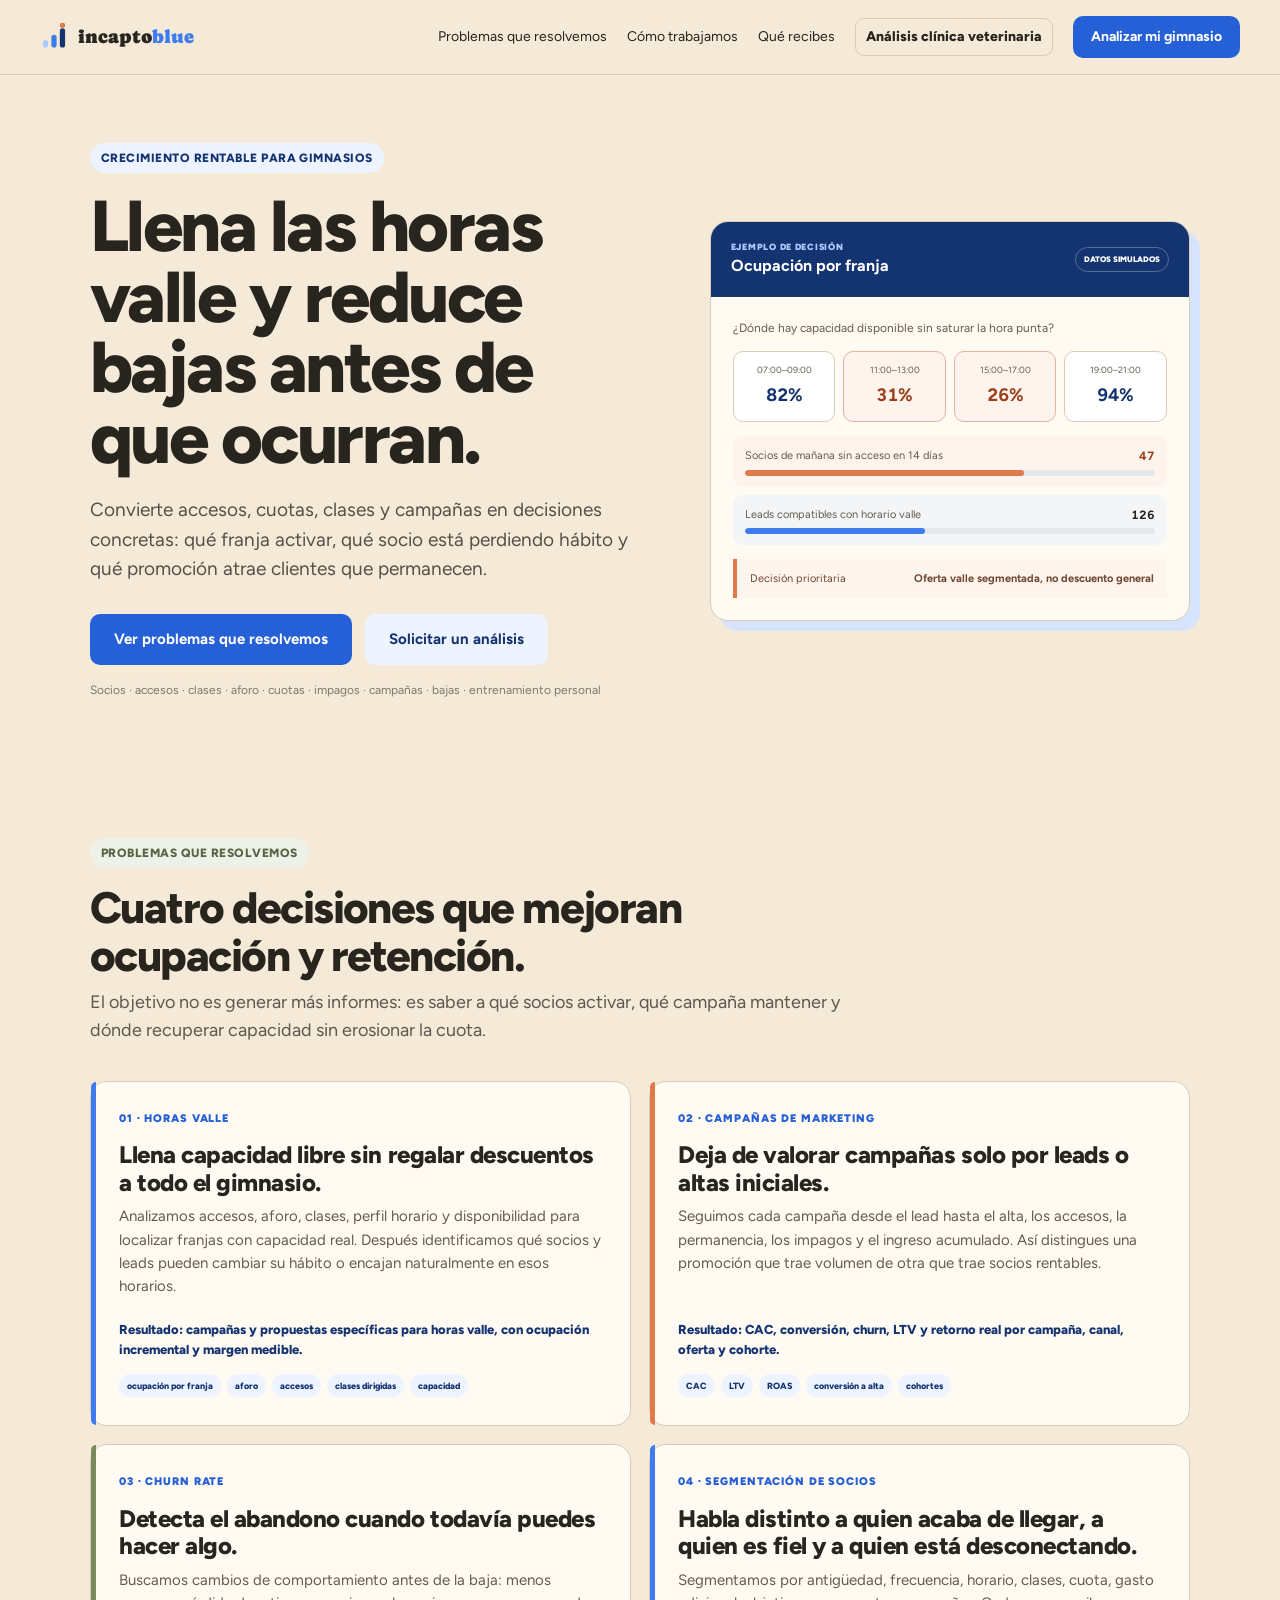
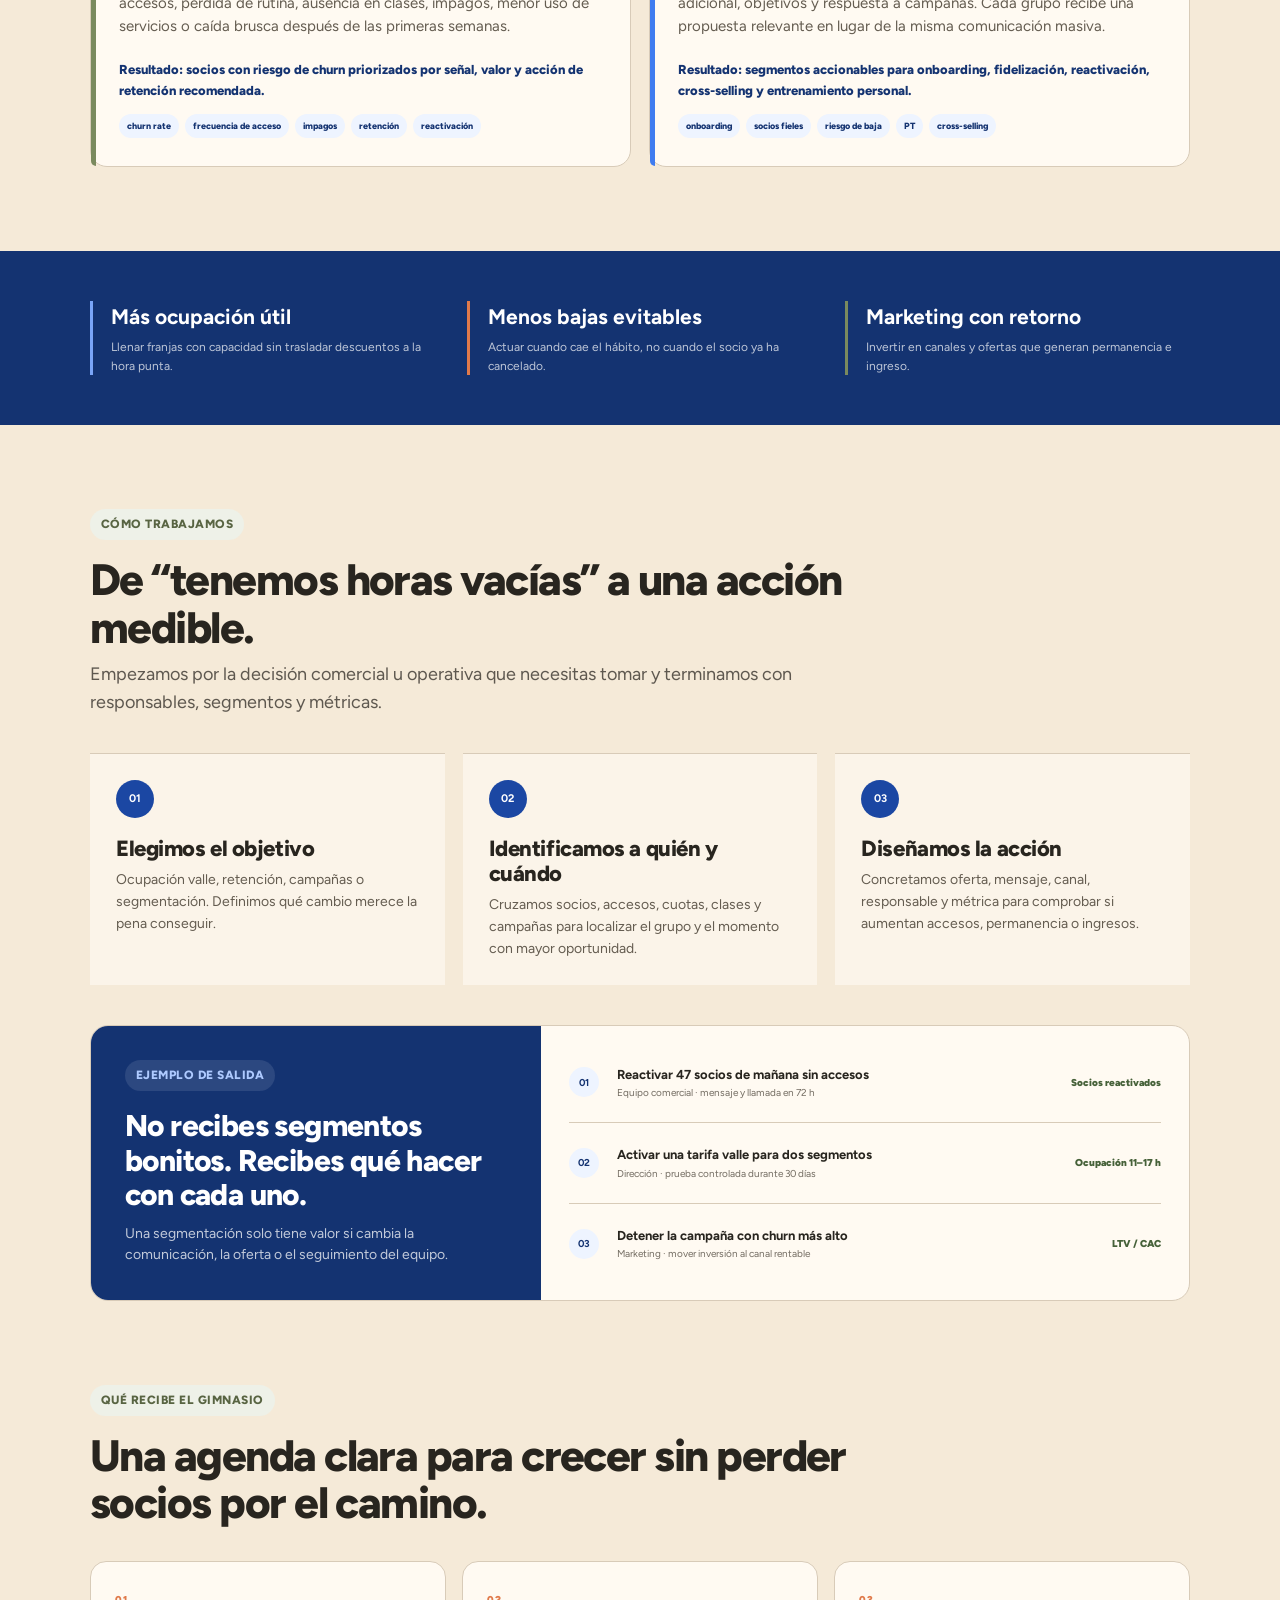
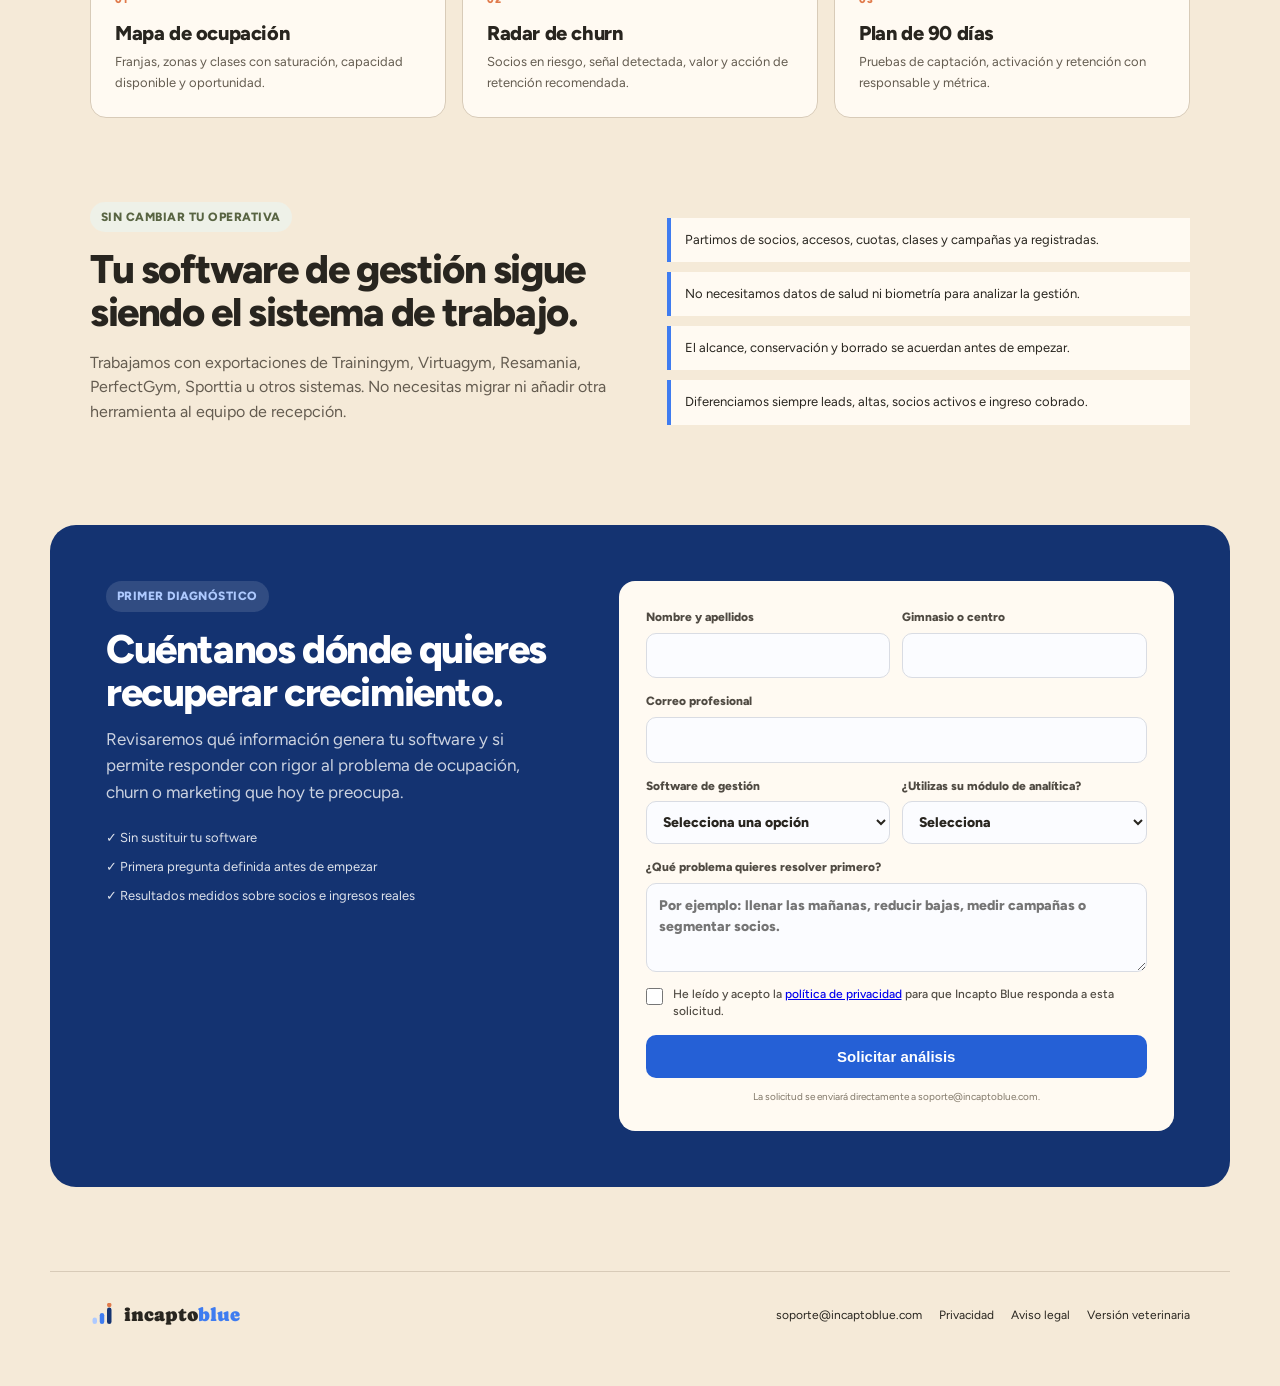
==== gimnasios/index.html @ 1f210f08 "Añade landings para veterinaria y gimnasios" ====
<!DOCTYPE html>
<html lang="es">
<head>
  <meta charset="utf-8">
  <meta name="viewport" content="width=device-width, initial-scale=1">
  <title>Ocupación, retención y marketing para gimnasios | Incapto Blue</title>
  <meta name="description" content="Llena las horas valle, reduce el churn, mide el retorno real de tus campañas y segmenta a tus socios para actuar antes de la baja.">
  <meta name="keywords" content="analítica para gimnasios, horas valle gimnasio, churn rate, retención de socios, ocupación por franja, CAC gimnasio, LTV socios, campañas fitness, segmentación de clientes">
  <meta name="theme-color" content="#143371">
  <link rel="canonical" href="https://incaptoblue.com/gimnasios/">
  <link rel="icon" href="../favicon.svg" type="image/svg+xml">
  <link rel="stylesheet" href="../styles.css?v=20260727-1">
  <link rel="stylesheet" href="../sector.css?v=20260727-1">
</head>
<body>
<div>
  <nav class="sector-nav" aria-label="Navegación principal">
    <a class="sector-brand" href="../index.html" aria-label="Incapto Blue, inicio">
      <svg width="28" height="28" viewBox="0 0 48 48" aria-hidden="true"><rect x="5" y="29" width="9" height="13" rx="4.5" fill="#aecaff"></rect><rect x="19.5" y="20" width="9" height="22" rx="4.5" fill="#3f7cf0"></rect><rect x="34" y="9" width="9" height="33" rx="4.5" fill="#143371"></rect><circle cx="38.5" cy="4" r="4.5" fill="#e07a4b"></circle></svg>
      <span>incapto<span style="color:var(--ib-blue);">blue</span></span>
    </a>
    <a href="#servicios">Problemas que resolvemos</a>
    <a href="#como">Cómo trabajamos</a>
    <a href="#entregables">Qué recibes</a>
    <a class="sector-switch" href="../veterinaria/">Análisis clínica veterinaria</a>
    <a class="btn btn-primary" href="#contacto">Analizar mi gimnasio</a>
  </nav>

  <header class="sector-hero">
    <div class="sector-hero-copy">
      <span class="tag" style="background:var(--color-accent-100);color:var(--color-accent-800);">Crecimiento rentable para gimnasios</span>
      <h1>Llena las horas valle y reduce bajas antes de que ocurran.</h1>
      <p>Convierte accesos, cuotas, clases y campañas en decisiones concretas: qué franja activar, qué socio está perdiendo hábito y qué promoción atrae clientes que permanecen.</p>
      <div class="sector-actions">
        <a class="btn btn-primary" href="#servicios">Ver problemas que resolvemos</a>
        <a class="btn btn-secondary" href="#contacto">Solicitar un análisis</a>
      </div>
      <p class="sector-proof">Socios · accesos · clases · aforo · cuotas · impagos · campañas · bajas · entrenamiento personal</p>
    </div>

    <div class="sector-snapshot" aria-label="Ejemplo ilustrativo de ocupación por franja horaria">
      <div class="snapshot-head">
        <div><small>Ejemplo de decisión</small><strong>Ocupación por franja</strong></div>
        <span>Datos simulados</span>
      </div>
      <div class="snapshot-body">
        <p class="snapshot-question">¿Dónde hay capacidad disponible sin saturar la hora punta?</p>
        <div class="occupancy-grid">
          <div><span>07:00–09:00</span><strong>82%</strong></div>
          <div class="is-valley"><span>11:00–13:00</span><strong>31%</strong></div>
          <div class="is-valley"><span>15:00–17:00</span><strong>26%</strong></div>
          <div><span>19:00–21:00</span><strong>94%</strong></div>
        </div>
        <div class="snapshot-list">
          <div class="snapshot-row is-risk" style="--value:68%;"><span>Socios de mañana sin acceso en 14 días</span><strong>47</strong><i></i></div>
          <div class="snapshot-row" style="--value:44%;"><span>Leads compatibles con horario valle</span><strong>126</strong><i></i></div>
        </div>
        <div class="snapshot-action"><span>Decisión prioritaria</span><strong>Oferta valle segmentada, no descuento general</strong></div>
      </div>
    </div>
  </header>

  <main>
    <section id="servicios" class="sector-services">
      <div class="sector-heading">
        <span class="tag tag-accent-2">Problemas que resolvemos</span>
        <h2>Cuatro decisiones que mejoran ocupación y retención.</h2>
        <p>El objetivo no es generar más informes: es saber a qué socios activar, qué campaña mantener y dónde recuperar capacidad sin erosionar la cuota.</p>
      </div>

      <div class="pain-grid">
        <article class="pain-card">
          <span class="pain-number">01 · HORAS VALLE</span>
          <h3>Llena capacidad libre sin regalar descuentos a todo el gimnasio.</h3>
          <p>Analizamos accesos, aforo, clases, perfil horario y disponibilidad para localizar franjas con capacidad real. Después identificamos qué socios y leads pueden cambiar su hábito o encajan naturalmente en esos horarios.</p>
          <div class="pain-outcome">Resultado: campañas y propuestas específicas para horas valle, con ocupación incremental y margen medible.</div>
          <div class="sector-terms"><span>ocupación por franja</span><span>aforo</span><span>accesos</span><span>clases dirigidas</span><span>capacidad</span></div>
        </article>

        <article class="pain-card is-coral">
          <span class="pain-number">02 · CAMPAÑAS DE MARKETING</span>
          <h3>Deja de valorar campañas solo por leads o altas iniciales.</h3>
          <p>Seguimos cada campaña desde el lead hasta el alta, los accesos, la permanencia, los impagos y el ingreso acumulado. Así distingues una promoción que trae volumen de otra que trae socios rentables.</p>
          <div class="pain-outcome">Resultado: CAC, conversión, churn, LTV y retorno real por campaña, canal, oferta y cohorte.</div>
          <div class="sector-terms"><span>CAC</span><span>LTV</span><span>ROAS</span><span>conversión a alta</span><span>cohortes</span></div>
        </article>

        <article class="pain-card is-sage">
          <span class="pain-number">03 · CHURN RATE</span>
          <h3>Detecta el abandono cuando todavía puedes hacer algo.</h3>
          <p>Buscamos cambios de comportamiento antes de la baja: menos accesos, pérdida de rutina, ausencia en clases, impagos, menor uso de servicios o caída brusca después de las primeras semanas.</p>
          <div class="pain-outcome">Resultado: socios con riesgo de churn priorizados por señal, valor y acción de retención recomendada.</div>
          <div class="sector-terms"><span>churn rate</span><span>frecuencia de acceso</span><span>impagos</span><span>retención</span><span>reactivación</span></div>
        </article>

        <article class="pain-card">
          <span class="pain-number">04 · SEGMENTACIÓN DE SOCIOS</span>
          <h3>Habla distinto a quien acaba de llegar, a quien es fiel y a quien está desconectando.</h3>
          <p>Segmentamos por antigüedad, frecuencia, horario, clases, cuota, gasto adicional, objetivos y respuesta a campañas. Cada grupo recibe una propuesta relevante en lugar de la misma comunicación masiva.</p>
          <div class="pain-outcome">Resultado: segmentos accionables para onboarding, fidelización, reactivación, cross-selling y entrenamiento personal.</div>
          <div class="sector-terms"><span>onboarding</span><span>socios fieles</span><span>riesgo de baja</span><span>PT</span><span>cross-selling</span></div>
        </article>
      </div>
    </section>

    <section class="sector-result-band" aria-label="Resultados del servicio">
      <div>
        <article><strong>Más ocupación útil</strong><span>Llenar franjas con capacidad sin trasladar descuentos a la hora punta.</span></article>
        <article><strong>Menos bajas evitables</strong><span>Actuar cuando cae el hábito, no cuando el socio ya ha cancelado.</span></article>
        <article><strong>Marketing con retorno</strong><span>Invertir en canales y ofertas que generan permanencia e ingreso.</span></article>
      </div>
    </section>

    <section id="como" class="sector-how">
      <div class="sector-heading">
        <span class="tag tag-accent-2">Cómo trabajamos</span>
        <h2>De “tenemos horas vacías” a una acción medible.</h2>
        <p>Empezamos por la decisión comercial u operativa que necesitas tomar y terminamos con responsables, segmentos y métricas.</p>
      </div>
      <div class="sector-process-grid">
        <article><b>01</b><h3>Elegimos el objetivo</h3><p>Ocupación valle, retención, campañas o segmentación. Definimos qué cambio merece la pena conseguir.</p></article>
        <article><b>02</b><h3>Identificamos a quién y cuándo</h3><p>Cruzamos socios, accesos, cuotas, clases y campañas para localizar el grupo y el momento con mayor oportunidad.</p></article>
        <article><b>03</b><h3>Diseñamos la acción</h3><p>Concretamos oferta, mensaje, canal, responsable y métrica para comprobar si aumentan accesos, permanencia o ingresos.</p></article>
      </div>

      <div class="decision-panel">
        <div class="decision-copy">
          <span class="tag">Ejemplo de salida</span>
          <h3>No recibes segmentos bonitos. Recibes qué hacer con cada uno.</h3>
          <p>Una segmentación solo tiene valor si cambia la comunicación, la oferta o el seguimiento del equipo.</p>
        </div>
        <div class="decision-list">
          <article><b>01</b><div><strong>Reactivar 47 socios de mañana sin accesos</strong><small>Equipo comercial · mensaje y llamada en 72 h</small></div><span>Socios reactivados</span></article>
          <article><b>02</b><div><strong>Activar una tarifa valle para dos segmentos</strong><small>Dirección · prueba controlada durante 30 días</small></div><span>Ocupación 11–17 h</span></article>
          <article><b>03</b><div><strong>Detener la campaña con churn más alto</strong><small>Marketing · mover inversión al canal rentable</small></div><span>LTV / CAC</span></article>
        </div>
      </div>
    </section>

    <section id="entregables" class="sector-deliverables">
      <div class="sector-heading">
        <span class="tag tag-accent-2">Qué recibe el gimnasio</span>
        <h2>Una agenda clara para crecer sin perder socios por el camino.</h2>
      </div>
      <div class="sector-deliverables-grid">
        <article><span>01</span><h3>Mapa de ocupación</h3><p>Franjas, zonas y clases con saturación, capacidad disponible y oportunidad.</p></article>
        <article><span>02</span><h3>Radar de churn</h3><p>Socios en riesgo, señal detectada, valor y acción de retención recomendada.</p></article>
        <article><span>03</span><h3>Plan de 90 días</h3><p>Pruebas de captación, activación y retención con responsable y métrica.</p></article>
      </div>
    </section>

    <section class="sector-trust">
      <div>
        <span class="tag tag-accent-2">Sin cambiar tu operativa</span>
        <h2>Tu software de gestión sigue siendo el sistema de trabajo.</h2>
        <p>Trabajamos con exportaciones de Trainingym, Virtuagym, Resamania, PerfectGym, Sporttia u otros sistemas. No necesitas migrar ni añadir otra herramienta al equipo de recepción.</p>
      </div>
      <ul class="sector-trust-list">
        <li>Partimos de socios, accesos, cuotas, clases y campañas ya registradas.</li>
        <li>No necesitamos datos de salud ni biometría para analizar la gestión.</li>
        <li>El alcance, conservación y borrado se acuerdan antes de empezar.</li>
        <li>Diferenciamos siempre leads, altas, socios activos e ingreso cobrado.</li>
      </ul>
    </section>

    <section id="contacto" class="contact-section sector-contact">
      <div class="contact-copy">
        <span class="tag">Primer diagnóstico</span>
        <h2>Cuéntanos dónde quieres recuperar crecimiento.</h2>
        <p>Revisaremos qué información genera tu software y si permite responder con rigor al problema de ocupación, churn o marketing que hoy te preocupa.</p>
        <div class="contact-points"><span>✓ Sin sustituir tu software</span><span>✓ Primera pregunta definida antes de empezar</span><span>✓ Resultados medidos sobre socios e ingresos reales</span></div>
      </div>
      <form id="contact-form" class="contact-form" aria-label="Solicitud de análisis para gimnasio">
        <input type="hidden" name="sector" value="Gimnasios">
        <label class="form-trap" aria-hidden="true">No rellenar<input name="website" tabindex="-1" autocomplete="off"></label>
        <div class="form-row"><label>Nombre y apellidos<input name="nombre" autocomplete="name" required></label><label>Gimnasio o centro<input name="clinica" autocomplete="organization" required></label></div>
        <label>Correo profesional<input name="email" type="email" autocomplete="email" required></label>
        <div class="form-row">
          <label>Software de gestión<select name="pms" required><option value="">Selecciona una opción</option><option>Trainingym</option><option>Virtuagym</option><option>Resamania</option><option>PerfectGym</option><option>Sporttia</option><option>Otro</option></select></label>
          <label>¿Utilizas su módulo de analítica?<select name="analitica" required><option value="">Selecciona</option><option>Sí</option><option>No</option><option>No estoy seguro/a</option></select></label>
        </div>
        <label>¿Qué problema quieres resolver primero?<textarea name="necesidad" rows="3" placeholder="Por ejemplo: llenar las mañanas, reducir bajas, medir campañas o segmentar socios."></textarea></label>
        <label class="consent"><input name="privacidad" type="checkbox" required><span>He leído y acepto la <a href="../privacidad.html">política de privacidad</a> para que Incapto Blue responda a esta solicitud.</span></label>
        <button class="btn btn-primary" type="submit">Solicitar análisis</button>
        <p class="form-help">La solicitud se enviará directamente a soporte@incaptoblue.com.</p>
        <p id="form-status" class="form-status" role="status" aria-live="polite"></p>
      </form>
    </section>
  </main>

  <footer class="sector-footer">
    <div>
      <a class="sector-brand" href="../index.html"><svg width="24" height="24" viewBox="0 0 48 48" aria-hidden="true"><rect x="5" y="29" width="9" height="13" rx="4.5" fill="#aecaff"></rect><rect x="19.5" y="20" width="9" height="22" rx="4.5" fill="#3f7cf0"></rect><rect x="34" y="9" width="9" height="33" rx="4.5" fill="#143371"></rect><circle cx="38.5" cy="4" r="4.5" fill="#e07a4b"></circle></svg><span>incapto<span style="color:var(--ib-blue);">blue</span></span></a>
      <div class="sector-footer-links"><a href="mailto:soporte@incaptoblue.com">soporte@incaptoblue.com</a><a href="../privacidad.html">Privacidad</a><a href="../aviso-legal.html">Aviso legal</a><a href="../veterinaria/">Versión veterinaria</a></div>
    </div>
  </footer>
</div>
<script src="../sector-contact.js"></script>
</body>
</html>
---- styles.css ----
@import url("https://fonts.googleapis.com/css2?family=Caprasimo&family=Figtree:wght@400;500;600;700;800;900&display=swap");

:root {
  --color-bg: #f5ead8;
  --color-surface: #fffaf2;
  --color-text: #28251f;
  --color-divider: #d8cbb8;
  --color-accent: #3f7cf0;
  --color-accent-100: #eef4ff;
  --color-accent-200: #d6e4ff;
  --color-accent-300: #aecaff;
  --color-accent-400: #7aa5f7;
  --color-accent-500: #3f7cf0;
  --color-accent-600: #2560d6;
  --color-accent-700: #1b47a3;
  --color-accent-800: #143371;
  --color-accent-900: #0f2448;
  --color-accent-2-100: #eef1e8;
  --ib-blue: #3f7cf0;
  --ib-blue-deep: #143371;
  --ib-cyan: #17b3c4;
  --ib-coral: #e07a4b;
  --ib-sage: #7a8a5e;
  --font-body: "Figtree", system-ui, -apple-system, BlinkMacSystemFont, "Segoe UI", sans-serif;
  --font-heading: "Caprasimo", Georgia, serif;
  --radius-lg: 18px;
}

* { box-sizing: border-box; }
body { margin: 0; background: var(--color-bg); color: var(--color-text); font-family: var(--font-body); line-height: 1.55; }
.hero-demo { position: relative; min-height: 468px; padding: 0; gap: 0; overflow: hidden; isolation: isolate; }
.hero-demo::before { content: ""; position: absolute; inset: 0; z-index: -1; background: #fffaf2; }
.hero-demo-head { min-height: 68px; display: flex; align-items: center; justify-content: space-between; gap: 16px; padding: 15px 19px; border-bottom: 0; background: var(--ib-blue-deep); color: #fff; }.hero-demo-head > div { min-width: 0; display: flex; flex-direction: column; }.hero-demo-head .card-kicker { color: var(--color-accent-300); font-size: 9px; }.hero-demo-head strong { overflow: hidden; font-family: var(--font-body); font-size: 17px; font-weight: 800; letter-spacing: -.015em; text-overflow: ellipsis; white-space: nowrap; }.hero-simulated { flex: 0 0 auto; padding: 5px 8px; border: 1px solid rgba(255,255,255,.32); border-radius: 999px; background: transparent; color: #fff; font-size: 8px; font-weight: 900; letter-spacing: .05em; text-transform: uppercase; }
.hero-demo-stage { position: relative; height: 342px; overflow: hidden; }
.hero-case-pill { position: absolute; top: 16px; right: 18px; z-index: 8; min-width: 78px; display: flex; flex-direction: column; align-items: flex-end; padding: 6px 10px; border: 1px solid #e4b49e; border-radius: 10px; background: #fff3ed; }.hero-case-pill small { color: #8b5c46; font-size: 7px; font-weight: 900; letter-spacing: .06em; text-transform: uppercase; }.hero-case-pill strong { color: var(--ib-coral); font-size: 13px; }
.hero-scene { position: absolute; inset: 20px; display: grid; align-content: center; gap: 12px; padding-top: 38px; opacity: 0; transform: translateY(16px) scale(.985); pointer-events: none; }.hero-scene.is-active { z-index: 2; opacity: 1; transform: none; animation: heroSceneIn .52s cubic-bezier(.2,.75,.25,1) both; }.hero-scene p { margin: 0; color: #746d63; font-size: 11px; }.hero-scene > p { text-align: center; }
.hero-file-card { display: grid; grid-template-columns: 48px 1fr 24px; align-items: center; gap: 12px; padding: 15px; border: 1px solid var(--color-accent-300); border-radius: 12px; background: #fff; }.hero-file-card > div { display: flex; flex-direction: column; }.hero-file-card small { color: #82796a; font-size: 10px; }.hero-file-card > b { color: #587744; }.hero-file-icon { width: 44px; height: 40px; display: grid; place-items: center; border-radius: 10px; background: var(--color-accent-100); color: var(--color-accent-700); font-size: 10px; font-weight: 900; }
.hero-raw-row { display: grid; grid-template-columns: auto 1fr auto; gap: 8px; align-items: center; padding: 11px 13px; border-left: 4px solid var(--ib-coral); border-radius: 11px; background: #fff5ef; font-size: 11px; }.hero-raw-row > span:first-child { color: var(--ib-coral); font-weight: 900; }.hero-raw-row strong { color: #8b5c46; font-size: 10px; }
.hero-privacy-card { display: grid; grid-template-columns: 1fr 24px 1fr; align-items: center; gap: 8px; padding: 13px 15px; border-radius: 13px; background: #f5f7fb; font-size: 12px; }.hero-privacy-card i { color: #a19786; font-style: normal; text-align: center; }.hero-privacy-card strong { color: var(--color-accent-700); text-align: right; }.hero-privacy-card.is-removed strong { color: #8b5c46; text-decoration: line-through; }
.hero-quality { display: grid; grid-template-columns: 1fr auto; gap: 8px; align-items: center; padding: 11px 13px; border: 1px solid #dbe5d5; border-radius: 12px; background: #f3f8ef; font-size: 11px; }.hero-quality strong { color: #587744; }.hero-quality i { grid-column: 1/-1; height: 6px; overflow: hidden; border-radius: 999px; background: #dce8d6; }.hero-quality b { display: block; width: 94%; height: 100%; border-radius: inherit; background: var(--ib-blue); animation: heroQuality 1s .18s ease both; }
.hero-cohort-copy { display: grid; justify-items: center; }.hero-cohort-copy small { color: var(--color-accent-600); font-size: 9px; font-weight: 900; letter-spacing: .06em; text-transform: uppercase; }.hero-cohort-copy strong { margin-top: -5px; color: var(--color-accent-800); font-family: var(--font-body); font-size: 54px; font-weight: 800; font-variant-numeric: tabular-nums; letter-spacing: -.04em; line-height: 1; }.hero-cohort-copy span { color: #645c50; font-size: 12px; }
.hero-patient-cloud { max-width: 270px; display: flex; justify-content: center; gap: 8px; flex-wrap: wrap; margin: 2px auto 0; }.hero-patient-cloud i { width: 18px; height: 18px; border-radius: 50%; background: var(--color-accent-200); transform: scale(0); animation: heroDotIn .35s ease forwards; }.hero-patient-cloud i:nth-child(2n) { background: #dfe8f8; }.hero-patient-cloud i:nth-child(3n) { background: #d9e9e8; }.hero-patient-cloud i:nth-child(1) { animation-delay: .05s; }.hero-patient-cloud i:nth-child(2) { animation-delay: .1s; }.hero-patient-cloud i:nth-child(3) { animation-delay: .15s; }.hero-patient-cloud i:nth-child(4) { animation-delay: .2s; }.hero-patient-cloud i:nth-child(5) { animation-delay: .25s; }.hero-patient-cloud i:nth-child(6) { animation-delay: .3s; }.hero-patient-cloud i:nth-child(7) { animation-delay: .35s; }.hero-patient-cloud i:nth-child(8) { animation-delay: .4s; }.hero-patient-cloud i:nth-child(9) { animation-delay: .45s; }.hero-patient-cloud i:nth-child(10) { animation-delay: .5s; }.hero-patient-cloud i:nth-child(11) { animation-delay: .55s; }.hero-patient-cloud i.is-case { background: var(--ib-coral); box-shadow: 0 0 0 6px rgba(224, 122, 75, .14); animation-delay: .65s; }
.hero-priority-card { display: grid; grid-template-columns: 14px 1fr auto; gap: 12px; align-items: center; padding: 18px; border: 1px solid #e4b49e; border-radius: 14px; background: #fff5ef; }.hero-priority-card > div { min-width: 0; display: flex; flex-direction: column; }.hero-priority-card small { color: #a06040; font-size: 8px; font-weight: 900; letter-spacing: .05em; text-transform: uppercase; }.hero-priority-card strong { font-size: 14px; }.hero-priority-card span { color: #746d63; font-size: 10px; }.hero-priority-card > b { width: 36px; height: 36px; display: grid; place-items: center; border-radius: 50%; background: var(--ib-coral); color: #fff; font-family: var(--font-heading); }.hero-priority-dot { width: 10px; height: 10px; border-radius: 50%; background: var(--ib-coral); box-shadow: 0 0 0 5px rgba(224, 122, 75, .13); }
.hero-estimate { display: flex; justify-content: space-between; gap: 12px; padding: 11px 13px; border-radius: 11px; background: #f4f5f7; color: #645c50; font-size: 10px; }.hero-estimate strong { color: #8b5c46; }
.hero-task-card { display: grid; grid-template-columns: 48px 1fr; gap: 14px; align-items: center; padding: 20px; border: 1px solid var(--color-accent-300); border-radius: 14px; background: #fff; }.hero-task-check { width: 44px; height: 44px; display: grid; place-items: center; border-radius: 50%; background: var(--color-accent); color: #fff; font-size: 18px; box-shadow: 0 0 0 7px var(--color-accent-100); }.hero-task-card > div { display: flex; flex-direction: column; }.hero-task-card small { color: var(--color-accent-600); font-size: 8px; font-weight: 900; letter-spacing: .06em; text-transform: uppercase; }.hero-task-card strong { font-size: 17px; }.hero-task-card p { text-align: left; }
.hero-task-meta { display: flex; gap: 8px; flex-wrap: wrap; }.hero-task-meta span { padding: 6px 9px; border-radius: 999px; background: #eef2f8; color: #52627b; font-size: 9px; font-weight: 800; }
.hero-result-orbit { width: 72px; height: 72px; display: grid; place-items: center; margin: 0 auto -5px; border-radius: 50%; background: #edf5e7; box-shadow: 0 0 0 13px rgba(122, 138, 94, .09); }.hero-result-orbit span { width: 42px; height: 42px; display: grid; place-items: center; border-radius: 50%; background: #6f8757; color: #fff; font-size: 20px; animation: heroResultPulse 1.1s ease both; }.hero-result-copy { display: grid; justify-items: center; }.hero-result-copy small { color: #587744; font-size: 8px; font-weight: 900; letter-spacing: .06em; text-transform: uppercase; }.hero-result-copy strong { font-family: var(--font-body); font-size: 24px; font-weight: 800; letter-spacing: -.02em; }.hero-result-copy span { color: #746d63; font-size: 10px; }
.hero-result-group { display: grid; grid-template-columns: 1fr auto; gap: 2px 10px; padding: 10px 12px; border-radius: 11px; background: #f4f6f2; }.hero-result-group span { color: #645c50; font-size: 9px; }.hero-result-group strong { color: #466139; font-size: 11px; }.hero-result-group small { grid-column: 1/-1; color: #82796a; font-size: 8px; }
.hero-demo-footer { min-height: 58px; display: grid; grid-template-columns: 1fr auto auto; align-items: center; gap: 12px; padding: 12px 18px; border-top: 1px solid var(--color-divider); background: #f5ead8; }.hero-timeline { position: relative; display: flex; justify-content: space-between; align-items: center; }.hero-timeline::before { content: ""; position: absolute; left: 12px; right: 12px; height: 2px; background: #d8cbb8; }.hero-timeline > button { position: relative; z-index: 2; width: 24px; height: 24px; display: grid; place-items: center; border: 0; padding: 0; border-radius: 50%; background: transparent; cursor: pointer; }.hero-timeline > button::before { content: ""; width: 8px; height: 8px; border: 2px solid #d8cbb8; border-radius: 50%; background: #fffaf2; transition: border-color .25s ease, background .25s ease, transform .25s ease, box-shadow .25s ease; }.hero-timeline > button:hover::before { border-color: var(--color-accent-400); transform: scale(1.35); }.hero-timeline > button:focus-visible { outline: 2px solid var(--color-accent-400); outline-offset: 1px; }.hero-timeline > button.is-active::before { border-color: var(--ib-coral); background: var(--ib-coral); transform: scale(1.35); box-shadow: 0 0 0 4px rgba(224, 122, 75, .12); }.hero-timeline > button.is-done::before { border-color: var(--color-accent); background: var(--color-accent); }.hero-timeline > span { position: absolute; left: 12px; z-index: 1; width: 0; max-width: calc(100% - 24px); height: 2px; background: var(--color-accent); transition: width .4s ease; }.hero-demo-footer > span { min-width: 56px; color: #645c50; font-size: 9px; font-weight: 900; letter-spacing: .04em; text-align: right; text-transform: uppercase; }.hero-demo-footer > button { display: none; border: 0; padding: 5px 0; background: transparent; color: var(--color-accent-700); font: inherit; font-size: 9px; font-weight: 900; cursor: pointer; white-space: nowrap; }.hero-demo.is-complete .hero-demo-footer > button, .hero-demo.is-paused .hero-demo-footer > button { display: block; }
@keyframes heroSceneIn { from { opacity: 0; transform: translateY(16px) scale(.985); } to { opacity: 1; transform: none; } }
@keyframes heroQuality { from { width: 0; } to { width: 94%; } }
@keyframes heroDotIn { from { transform: scale(0); } to { transform: scale(1); } }
@keyframes heroResultPulse { 0% { transform: scale(.75); opacity: 0; } 55% { transform: scale(1.12); opacity: 1; } 100% { transform: scale(1); } }
h1, h2, h3, h4 { font-family: var(--font-body); font-weight: 800; letter-spacing: -.035em; line-height: 1.08; }
h3, h4 { letter-spacing: -.02em; line-height: 1.15; }
.btn { display: inline-flex; align-items: center; justify-content: center; border-radius: 10px; padding: 10px 18px; font-weight: 700; }
.btn-primary { color: #fff; background: var(--color-accent); }
.btn-primary:hover { color: #fff; background: #2560d6; }
.btn-secondary { color: #143371; background: #eef4ff; }
.btn-ghost { color: #2560d6; background: transparent; }
.card { display: flex; flex-direction: column; gap: 12px; border: 1px solid var(--color-divider); border-radius: var(--radius-lg); background: var(--color-surface); }
.elev-sm { box-shadow: none; }
.elev-md { box-shadow: none; }
.hero-demo.elev-md { box-shadow: 10px 10px 0 var(--color-accent-200); }
.tag { display: inline-flex; width: fit-content; border-radius: 999px; padding: 6px 11px; font-size: 12px; font-weight: 800; letter-spacing: .04em; text-transform: uppercase; }
.tag-neutral { background: #efede8; color: #645c50; }
.tag-accent-2 { background: #eef1e8; color: #586442; }
.card-kicker { font-size: 12px; font-weight: 800; letter-spacing: .05em; text-transform: uppercase; }
.card-title { display: block; font-family: var(--font-body); font-weight: 800; letter-spacing: -.018em; line-height: 1.18; }
.principles-section > div > div > div:first-child { font-family: var(--font-body) !important; font-weight: 800; font-variant-numeric: tabular-nums; letter-spacing: -.035em; line-height: 1; }
.card-body { margin: 0; }
.service-mark { position: relative; width: 62px; height: 54px; display: grid; align-items: end; gap: 5px; margin-bottom: 8px; padding: 8px; border: 1px solid var(--color-divider); border-radius: 12px; background: #fffaf2; }
.service-mark-revenue { grid-template-columns: repeat(3, 1fr); }
.service-mark-revenue i { display: block; border-radius: 7px 7px 3px 3px; background: var(--ib-blue); }
.service-mark-revenue i:first-child { height: 13px; background: var(--color-accent-300); }
.service-mark-revenue i:nth-child(2) { height: 24px; }
.service-mark-revenue i:nth-child(3) { height: 34px; background: var(--ib-blue-deep); }
.service-mark-revenue b { position: absolute; top: 4px; right: 10px; width: 7px; height: 7px; margin: 0; border-radius: 50%; background: var(--ib-coral); }
.service-mark-cohort { grid-template-columns: repeat(3, 8px); place-content: center; gap: 5px; }
.service-mark-cohort i { width: 8px; height: 8px; border-radius: 50%; background: var(--color-accent-300); }
.service-mark-cohort i:nth-child(5) { background: var(--ib-coral); }
.service-mark-agenda { grid-template-columns: repeat(4, 8px); place-content: center; gap: 4px; }
.service-mark-agenda i { width: 8px; height: 8px; border-radius: 3px; background: var(--color-accent-200); }
.service-mark-agenda i:nth-child(3), .service-mark-agenda i:nth-child(6), .service-mark-agenda i:nth-child(7), .service-mark-agenda i:nth-child(10) { background: var(--ib-blue); }
.service-mark-agenda i:nth-child(11) { background: var(--ib-coral); }

/* Demo progresiva del proceso */
.process-demo { max-width: 1180px; margin: 0 auto; padding: 88px 40px 0; scroll-margin-top: 80px; }
.process-intro { max-width: 790px; }
.process-intro h2 { font-size: 44px; margin: 16px 0 12px; }
.process-intro > p { margin: 0; font-size: 18px; color: color-mix(in srgb, var(--color-text) 74%, transparent); }
.demo-disclaimer { margin-top: 20px; padding: 13px 16px; border: 1px solid var(--color-accent-200); border-radius: 13px; background: var(--color-accent-100); color: var(--color-accent-900); font-size: 13px; }
.process-layout { display: grid; grid-template-columns: minmax(260px, .72fr) minmax(0, 1.28fr); gap: 36px; align-items: start; margin-top: 48px; }
.process-steps { display: flex; flex-direction: column; padding-bottom: clamp(400px, 55vh, 480px); }
.process-step { display: grid; grid-template-columns: 48px 1fr; gap: 17px; min-height: 245px; padding: 24px 20px 30px 0; border-top: 1px solid var(--color-divider); opacity: .42; transition: opacity .28s ease, transform .28s ease; cursor: pointer; }
.process-step:last-child { border-bottom: 1px solid var(--color-divider); }
.process-step.is-active { opacity: 1; transform: translateX(8px); }
.step-number { width: 42px; height: 42px; display: grid; place-items: center; border-radius: 50%; background: #efede8; color: #645c50; font-size: 12px; font-weight: 800; transition: background .28s ease, color .28s ease, box-shadow .28s ease; }
.process-step.is-active .step-number { background: var(--color-accent); color: #fff; box-shadow: 0 8px 20px rgba(63, 124, 240, .25); }
.process-step h3 { margin: 4px 0 8px; font-size: 23px; }
.process-step p { margin: 0; color: color-mix(in srgb, var(--color-text) 72%, transparent); font-size: 15px; }
.demo-sticky { position: sticky; top: 104px; }
.demo-window { min-height: 590px; overflow: hidden; border: 1px solid var(--color-divider); border-radius: 24px; background: #fff; }
.demo-toolbar { height: 52px; display: grid; grid-template-columns: 1fr auto 1fr; align-items: center; gap: 12px; padding: 0 18px; border-bottom: 1px solid var(--color-divider); background: #f7f8fb; color: #645c50; font-size: 12px; font-weight: 700; }
.demo-stage-copy { display: flex; align-items: baseline; justify-content: center; gap: 8px; white-space: nowrap; }.demo-stage-copy small { color: var(--ib-coral); font-size: 9px; font-weight: 900; letter-spacing: .04em; text-transform: uppercase; }
.demo-dots { display: flex; gap: 6px; }
.demo-dots i { width: 9px; height: 9px; border-radius: 50%; background: #d7d4ce; }
.demo-dots i:first-child { background: #e07a4b; }.demo-dots i:nth-child(2) { background: #e8bc5d; }.demo-dots i:last-child { background: #7a8a5e; }
.demo-badge { justify-self: end; padding: 5px 8px; border-radius: 999px; background: var(--color-accent-100); color: var(--color-accent-700); font-size: 10px; text-transform: uppercase; letter-spacing: .04em; }
.demo-screen { display: none; min-height: 532px; padding: 25px; }
.demo-screen.is-active { display: block; }
.demo-screen.is-active.stage-forward { animation: stageForward .32s ease both; }
.demo-screen.is-active.stage-backward { animation: stageBackward .32s ease both; }
@keyframes stageForward { from { opacity: 0; transform: translateY(10px); } to { opacity: 1; transform: translateY(0); } }
@keyframes stageBackward { from { opacity: 0; transform: translateY(-10px); } to { opacity: 1; transform: translateY(0); } }
.screen-heading { display: flex; align-items: flex-start; justify-content: space-between; gap: 16px; margin-bottom: 13px; }
.screen-heading h3 { margin: 3px 0 0; font-size: 23px; }
.eyebrow { color: var(--color-accent-600); font-size: 10px; font-weight: 800; letter-spacing: .07em; text-transform: uppercase; }
.status-chip { flex: 0 0 auto; padding: 6px 10px; border-radius: 999px; background: var(--color-accent-100); color: var(--color-accent-700); font-size: 10px; font-weight: 800; }
.status-secure { background: #edf5e7; color: #586442; }
.case-thread { position: relative; display: grid; grid-template-columns: 48px minmax(0, 1fr) auto; align-items: center; gap: 11px; margin-bottom: 13px; padding: 10px 12px 10px 15px; overflow: hidden; border: 1px solid #efd9ce; border-radius: 13px; background: #fff6f0; }.case-thread::before { content: ""; position: absolute; inset: 0 auto 0 0; width: 4px; background: var(--ib-coral); }.case-token { width: 44px; height: 32px; display: grid; place-items: center; border-radius: 999px; background: #fff; color: #8b5c46; box-shadow: inset 0 0 0 1px #e8c9b9; font-size: 10px; font-weight: 900; }.case-thread > div { min-width: 0; display: flex; flex-direction: column; }.case-thread small { color: #8b7569; font-size: 9px; letter-spacing: .03em; text-transform: uppercase; }.case-thread strong { overflow: hidden; color: #3d3933; font-size: 12px; text-overflow: ellipsis; white-space: nowrap; }.case-state { padding: 5px 8px; border-radius: 999px; background: #fff0e8; color: #8b5c46; font-size: 9px; font-weight: 900; white-space: nowrap; }.case-thread.is-complete { border-color: #cfe1c7; background: #f1f8ed; }.case-thread.is-complete::before { background: var(--ib-sage); }.case-thread.is-complete .case-token { color: #466139; box-shadow: inset 0 0 0 1px #c4d8ba; }.case-thread.is-complete .case-state { background: #e8f3e2; color: #466139; }
.journey-focus { position: relative; border-color: #e9bda7 !important; background: #fff8f4 !important; box-shadow: none; }.journey-focus::after { content: "Hilo del caso"; position: absolute; top: -7px; right: 10px; padding: 2px 6px; border-radius: 999px; background: var(--ib-coral); color: #fff; font-size: 7px; font-weight: 900; letter-spacing: .04em; text-transform: uppercase; }
.file-list { display: grid; gap: 6px; }
.file-list > div { display: grid; grid-template-columns: 42px 1fr 26px; align-items: center; gap: 12px; padding: 8px 12px; border: 1px solid #e5e8ee; border-radius: 12px; background: #fbfcff; }
.file-list p { margin: 0; display: flex; flex-direction: column; }
.file-list small { color: #82796a; }
.file-list b { color: #586442; }
.file-icon { width: 38px; height: 34px; display: grid; place-items: center; border-radius: 8px; background: var(--color-accent-100); color: var(--color-accent-700); font-size: 9px; font-weight: 900; }
.screen-note { margin-top: 12px; padding: 9px 12px; border-radius: 10px; background: #f3f5f8; color: #645c50; font-size: 12px; }
.privacy-grid { display: grid; gap: 6px; }
.privacy-row { display: grid; grid-template-columns: 1fr 28px 1fr; gap: 8px; align-items: center; padding: 9px 12px; border-radius: 10px; background: #f7f8fb; font-size: 13px; }
.privacy-row em { color: #a19786; font-style: normal; text-align: center; }.privacy-row strong { color: var(--color-accent-700); }.privacy-row .removed { color: #8b5c46; text-decoration: line-through; }
.quality-card { margin-top: 12px; padding: 12px; border: 1px solid #dfe5ee; border-radius: 14px; }
.quality-card > div:first-child { display: flex; justify-content: space-between; align-items: baseline; }.quality-card strong { font-size: 22px; color: var(--color-accent-700); }
.quality-bar { height: 8px; margin: 9px 0 13px; overflow: hidden; border-radius: 99px; background: #e8ebef; }.quality-bar i { display: block; height: 100%; border-radius: inherit; background: var(--ib-blue); }
.quality-card ul { margin: 0; padding: 0; list-style: none; display: grid; gap: 7px; font-size: 12px; }.quality-card li { display: flex; justify-content: space-between; }
.kpi-grid { display: grid; grid-template-columns: 1fr 1fr; gap: 10px; }
.kpi-card { display: flex; flex-direction: column; min-height: 93px; padding: 12px; border: 1px solid #e2e5eb; border-radius: 13px; background: #fbfcff; }.kpi-card span { color: #645c50; font-size: 11px; }.kpi-card strong { margin-top: auto; font-family: var(--font-body); font-size: 23px; font-weight: 800; font-variant-numeric: tabular-nums; letter-spacing: -.025em; line-height: 1.05; }.kpi-card small { font-size: 9px; color: #82796a; }.kpi-wide { grid-column: 1 / -1; min-height: 94px; background: var(--color-accent-100); }.kpi-wide strong { color: var(--color-accent-800); font-size: 28px; }.positive { color: #587744 !important; }.warning { color: #b45f36 !important; }
.mini-trend { margin-top: 10px; padding: 9px 12px 2px; border-radius: 13px; background: #f7f8fb; font-size: 11px; }.mini-trend svg { display: block; width: 100%; height: 54px; }
.opportunity-list { display: grid; gap: 6px; }
.opportunity { display: grid; grid-template-columns: 10px minmax(170px, 1fr) 85px 85px; gap: 9px; align-items: center; padding: 10px 11px; border: 1px solid #e2e5eb; border-radius: 12px; }.priority-dot { width: 8px; height: 8px; border-radius: 50%; background: #e8bc5d; }.opportunity.high .priority-dot { background: var(--ib-coral); box-shadow: 0 0 0 4px rgba(224, 122, 75, .12); }.opportunity > div,.opportunity > p { display: flex; flex-direction: column; margin: 0; }.opportunity small { color: #82796a; font-size: 9px; }.opportunity p { text-align: right; }.opportunity p b { font-size: 15px; }.effort { padding: 5px 7px; border-radius: 999px; background: #edf5e7; color: #586442; font-size: 9px; font-weight: 800; text-align: center; }.effort.medium { background: #fff3df; color: #8b6222; }.warning-note { background: #fff5ed; color: #8b5c46; }
.action-list { display: grid; gap: 8px; }.action-card { display: grid; grid-template-columns: 36px 1fr; gap: 12px; padding: 11px 13px; border: 1px solid #e2e5eb; border-radius: 14px; }.action-index { width: 34px; height: 34px; display: grid; place-items: center; border-radius: 50%; background: var(--color-accent); color: #fff; font-family: var(--font-heading); font-weight: 700; }.action-card p { margin: 3px 0 7px; color: #645c50; font-size: 12px; }.action-meta { display: flex; flex-wrap: wrap; gap: 6px; }.action-meta span { padding: 4px 7px; border-radius: 999px; background: #f1f3f6; color: #645c50; font-size: 9px; font-weight: 700; }
.funnel { display: grid; gap: 8px; }.funnel > div { position: relative; display: grid; grid-template-columns: 1fr 55px; gap: 8px; align-items: center; padding-bottom: 5px; }.funnel span { font-size: 12px; }.funnel strong { font-variant-numeric: tabular-nums; font-weight: 800; letter-spacing: -.02em; text-align: right; }.funnel i { grid-column: 1 / -1; display: block; height: 7px; border-radius: 999px; background: var(--ib-blue); }
.result-summary { display: grid; grid-template-columns: 1fr 1fr; gap: 8px; margin-top: 12px; }.result-summary > div { display: flex; flex-direction: column; padding: 10px 12px; border-radius: 12px; background: #f4f5f7; }.result-summary span { font-size: 10px; color: #645c50; }.result-summary strong { font-family: var(--font-body); font-size: 19px; font-weight: 800; font-variant-numeric: tabular-nums; letter-spacing: -.025em; line-height: 1.05; }.result-summary .net-result { grid-column: 1 / -1; background: #edf5e7; color: #3f5835; }.result-summary .net-result strong { font-size: 24px; }
.demo-progress { height: 4px; background: #e6e8ed; }.demo-progress i { display: block; width: 16.666%; height: 100%; background: var(--ib-blue); transition: width .35s ease; }

/* Confianza, entregables y contacto */
.trust-section { max-width: 1180px; margin: 0 auto; padding: 88px 40px 0; display: grid; grid-template-columns: 1.05fr .95fr; gap: 56px; align-items: center; scroll-margin-top: 80px; }
.trust-copy h2, .deliverables-heading h2, .contact-copy h2 { margin: 16px 0 12px; font-size: 40px; }
.trust-copy > p, .deliverables-heading > p, .contact-copy > p { margin: 0; color: color-mix(in srgb, var(--color-text) 74%, transparent); font-size: 17px; }
.trust-checks { display: grid; gap: 12px; margin: 25px 0 0; padding: 0; list-style: none; }
.trust-checks li { position: relative; padding-left: 30px; }.trust-checks li::before { content: "✓"; position: absolute; left: 0; top: 0; width: 21px; height: 21px; display: grid; place-items: center; border-radius: 50%; background: #edf5e7; color: #587744; font-size: 12px; font-weight: 900; }
.independence-note { margin-top: 25px !important; padding: 12px 14px; border-left: 3px solid var(--ib-coral); background: #fff5ed; color: #714932 !important; font-size: 12px !important; }
.security-card { padding: 27px; border: 1px solid var(--color-divider); border-radius: var(--radius-lg); background: #fff; }
.security-card .card-kicker { display: block; margin-bottom: 11px; color: var(--color-accent-700); }
.security-row { display: flex; justify-content: space-between; align-items: center; gap: 20px; padding: 15px 0; border-top: 1px solid #e8e5df; font-size: 13px; }.security-row span { color: #645c50; }.security-row strong { max-width: 210px; color: #344c2a; text-align: right; }
.deliverables-section { max-width: 1180px; margin: 0 auto; padding: 88px 40px 0; scroll-margin-top: 80px; }
.deliverables-heading { max-width: 720px; }
.deliverables-grid { display: grid; grid-template-columns: repeat(3, 1fr); gap: 16px; margin-top: 34px; }
.deliverables-grid article { padding: 24px; border: 1px solid var(--color-divider); border-radius: 17px; background: var(--color-surface); }
.deliverables-grid article > span { color: var(--color-accent-500); font-size: 11px; font-weight: 900; letter-spacing: .08em; }.deliverables-grid h3 { margin: 13px 0 7px; font-size: 19px; }.deliverables-grid p { margin: 0; color: #645c50; font-size: 14px; }
.contact-section { max-width: 1180px; margin: 88px auto 0; padding: 56px; display: grid; grid-template-columns: .9fr 1.1fr; gap: 58px; border-radius: 26px; background: var(--ib-blue-deep); color: #fff; scroll-margin-top: 85px; }
.contact-copy .tag { background: rgba(255,255,255,.12); color: #aecaff; }.contact-copy h2 { color: #fff; }.contact-copy > p { color: rgba(255,255,255,.78); }
.contact-points { display: grid; gap: 9px; margin-top: 23px; color: rgba(255,255,255,.86); font-size: 13px; }
.collective-cta { margin-top: 32px; padding: 18px; border: 1px solid rgba(255,255,255,.18); border-radius: 15px; background: rgba(255,255,255,.06); }.collective-cta p { margin: 5px 0 8px; color: rgba(255,255,255,.72); font-size: 12px; }.collective-cta a { color: #aecaff; font-size: 12px; font-weight: 800; text-decoration: none; }
.contact-form { display: grid; gap: 14px; padding: 27px; border-radius: 16px; background: var(--color-surface); color: var(--color-text); box-shadow: none; }
.contact-form label { display: grid; gap: 6px; color: #4f4a42; font-size: 12px; font-weight: 800; }.form-row { display: grid; grid-template-columns: 1fr 1fr; gap: 12px; }
.contact-form input, .contact-form select, .contact-form textarea { width: 100%; border: 1px solid #d9dce3; border-radius: 10px; padding: 11px 12px; background: #fbfcff; color: var(--color-text); font: inherit; font-size: 14px; outline: none; }.contact-form textarea { resize: vertical; }.contact-form input:focus, .contact-form select:focus, .contact-form textarea:focus { border-color: var(--color-accent-400); box-shadow: 0 0 0 3px var(--color-accent-100); }
.contact-form .consent { display: grid; grid-template-columns: 18px 1fr; gap: 9px; align-items: start; font-weight: 500; line-height: 1.45; }.consent input { width: 17px; height: 17px; margin: 2px 0 0; }.contact-form button { width: 100%; border: 0; cursor: pointer; font-size: 15px; padding: 13px 20px; }.contact-form button:disabled { cursor: wait; opacity: .65; }.form-help { margin: -3px 0 0; color: #82796a; font-size: 10px; text-align: center; }.form-trap { position: absolute !important; left: -10000px !important; width: 1px !important; height: 1px !important; overflow: hidden !important; }.form-status { min-height: 18px; margin: -4px 0 0; font-size: 12px; font-weight: 700; text-align: center; }.form-status:empty { display: none; }.form-status.is-success { color: #466139; }.form-status.is-error { color: #9a3d18; }

@media (max-width: 760px) {
  nav { padding: 14px 20px !important; flex-wrap: wrap; }
  nav > a:not(:first-child):not(.btn) { display: none; }
  header, section, main, footer { padding-left: 20px !important; padding-right: 20px !important; }
  header { grid-template-columns: 1fr !important; padding-top: 40px !important; }
  .hero-demo { min-height: 446px; }
  .hero-demo-stage { height: 322px; }
  .hero-demo-head { min-height: 64px; padding: 13px 15px; }.hero-demo-head strong { font-size: 15px; }.hero-simulated { display: none; }
  .hero-scene { inset: 16px; padding-top: 42px; }
  .hero-case-pill { top: 13px; right: 14px; }
  .hero-demo-footer { min-height: 56px; padding: 11px 15px; }
  .hero-priority-card { padding: 15px; }.hero-priority-card strong { font-size: 13px; }
  .hero-result-group { grid-template-columns: 1fr; }.hero-result-group strong { text-align: left; }.hero-result-group small { grid-column: 1; }
  header h1 { font-size: 42px !important; }
  h2 { font-size: 34px !important; }
  main h1 { font-size: 38px !important; }
  #resultados > div { grid-template-columns: 1fr !important; }
  section > div[style*="padding:60px 56px"] { padding: 42px 22px !important; }
  .process-demo { padding-top: 64px !important; }
  .process-intro h2 { font-size: 34px; }
  .process-layout { grid-template-columns: 1fr; gap: 24px; }
  .process-steps { gap: 12px; padding-bottom: 0; }
  .process-step { min-height: auto; padding: 18px 14px; border: 1px solid var(--color-divider); border-radius: 15px; opacity: 1; }
  .process-step.is-active { transform: none; border-color: var(--color-accent-300); box-shadow: 0 8px 24px rgba(20, 51, 113, .08); }
  .demo-sticky { position: relative; top: auto; order: -1; }
  .demo-window { min-height: 620px; }
  .demo-screen { min-height: 562px; padding: 18px; }
  .demo-toolbar { grid-template-columns: auto 1fr; }
  .demo-toolbar > span:nth-child(2) { text-align: right; }
  .demo-stage-copy { display: grid; gap: 0; justify-items: end; line-height: 1.2; }
  .demo-badge { display: none; }
  .case-thread { grid-template-columns: 44px minmax(0, 1fr); }.case-thread .case-state { display: none; }.case-thread strong { white-space: normal; }
  .opportunity { grid-template-columns: 9px 1fr 72px; }
  .opportunity .effort { display: none; }
  .trust-section, .contact-section { grid-template-columns: 1fr; gap: 32px; }
  .trust-section { padding-top: 64px !important; }
  .deliverables-section { padding-top: 64px !important; }
  .deliverables-grid { grid-template-columns: 1fr; }
  .contact-section { margin-top: 64px; padding-top: 42px !important; padding-bottom: 42px !important; border-radius: 0; }
  .form-row { grid-template-columns: 1fr; }
  .contact-form { padding: 20px; }
}

@media (prefers-reduced-motion: reduce) {
  .process-step, .demo-screen, .demo-progress i, .hero-scene, .hero-quality b, .hero-patient-cloud i, .hero-result-orbit span, .hero-timeline > button::before, .hero-timeline > span { transition: none; animation: none !important; }
  .hero-demo-footer > button { display: none !important; }
}
---- sector.css ----
.sector-nav { position: sticky; top: 0; z-index: 30; display: flex; align-items: center; gap: 20px; padding: 16px 40px; border-bottom: 1px solid var(--color-divider); background: var(--color-bg); }
.sector-brand { display: flex; align-items: center; gap: 10px; margin-right: auto; color: var(--color-text); text-decoration: none; }
.sector-brand span { font-family: var(--font-heading); font-size: 19px; }
.sector-nav > a:not(.sector-brand) { color: inherit; font-size: 14px; text-decoration: none; }
.sector-nav .sector-switch { padding: 7px 10px; border: 1px solid var(--color-divider); border-radius: 9px; color: var(--color-accent-800); font-size: 12px; font-weight: 800; }
.sector-nav .btn,
.sector-actions .btn-primary,
.sector-contact .btn-primary { background: var(--color-accent-600); color: #fff !important; }
.sector-nav .btn:hover,
.sector-actions .btn-primary:hover,
.sector-contact .btn-primary:hover { background: var(--color-accent-800); }

.sector-hero { max-width: 1180px; margin: 0 auto; padding: 68px 40px 54px; display: grid; grid-template-columns: minmax(0, 1.08fr) minmax(390px, .92fr); gap: 56px; align-items: center; }
.sector-hero h1 { max-width: 700px; margin: 18px 0 0; font-size: clamp(48px, 5.7vw, 72px); line-height: .98; }
.sector-hero-copy > p { max-width: 640px; margin: 22px 0 0; color: color-mix(in srgb, var(--color-text) 78%, transparent); font-size: 19px; }
.sector-actions { display: flex; flex-wrap: wrap; gap: 13px; margin-top: 30px; }
.sector-actions .btn { padding: 14px 24px; font-size: 15px; text-decoration: none; }
.sector-proof { margin-top: 16px !important; color: color-mix(in srgb, var(--color-text) 58%, transparent) !important; font-size: 12px !important; }

.sector-snapshot { overflow: hidden; border: 1px solid var(--color-divider); border-radius: 18px; background: var(--color-surface); box-shadow: 10px 10px 0 var(--color-accent-200); }
.snapshot-head { display: flex; justify-content: space-between; gap: 16px; padding: 18px 20px; background: var(--ib-blue-deep); color: #fff; }
.snapshot-head div { display: grid; }
.snapshot-head small { color: var(--color-accent-300); font-size: 9px; font-weight: 900; letter-spacing: .08em; text-transform: uppercase; }
.snapshot-head strong { font-size: 16px; }
.snapshot-head > span { align-self: center; padding: 5px 8px; border: 1px solid rgba(255,255,255,.28); border-radius: 999px; font-size: 8px; font-weight: 900; text-transform: uppercase; }
.snapshot-body { display: grid; gap: 14px; padding: 22px; }
.snapshot-question { margin: 0; color: #645c50; font-size: 12px; }
.snapshot-primary { display: flex; justify-content: space-between; align-items: end; gap: 20px; padding: 16px; border: 1px solid var(--color-accent-300); border-radius: 13px; background: #fff; }
.snapshot-primary span, .snapshot-row span { color: #645c50; font-size: 11px; }
.snapshot-primary strong { color: var(--color-accent-800); font-size: 34px; font-variant-numeric: tabular-nums; line-height: 1; }
.snapshot-list { display: grid; gap: 8px; }
.snapshot-row { display: grid; grid-template-columns: 1fr auto; gap: 4px 16px; padding: 11px 12px; border-radius: 10px; background: #f4f5f7; }
.snapshot-row strong { font-size: 12px; font-variant-numeric: tabular-nums; }
.snapshot-row i { grid-column: 1 / -1; height: 6px; overflow: hidden; border-radius: 999px; background: #e4e7eb; }
.snapshot-row i::before { content: ""; display: block; width: var(--value, 50%); height: 100%; border-radius: inherit; background: var(--ib-blue); }
.snapshot-row.is-risk { background: #fff3ed; }
.snapshot-row.is-risk strong { color: #9a3d18; }
.snapshot-row.is-risk i::before { background: var(--ib-coral); }
.snapshot-action { display: flex; justify-content: space-between; gap: 14px; padding: 11px 13px; border-left: 4px solid var(--ib-coral); background: #fff5ef; color: #714932; font-size: 11px; }
.snapshot-action strong { text-align: right; }
.occupancy-grid { display: grid; grid-template-columns: repeat(4, 1fr); gap: 8px; }
.occupancy-grid div { display: grid; gap: 5px; padding: 11px 6px; border: 1px solid var(--color-divider); border-radius: 10px; background: #fff; text-align: center; }
.occupancy-grid span { color: #645c50; font-size: 9px; }
.occupancy-grid strong { color: var(--color-accent-800); font-size: 18px; font-variant-numeric: tabular-nums; }
.occupancy-grid .is-valley { border-color: #e4b49e; background: #fff3ed; }
.occupancy-grid .is-valley strong { color: #9a3d18; }

.sector-services, .sector-how, .sector-deliverables, .sector-trust { max-width: 1180px; margin: 0 auto; padding: 84px 40px 0; scroll-margin-top: 80px; }
.sector-heading { max-width: 790px; }
.sector-heading h2 { margin: 16px 0 10px; font-size: 44px; }
.sector-heading > p { margin: 0; color: color-mix(in srgb, var(--color-text) 74%, transparent); font-size: 18px; }
.pain-grid { display: grid; grid-template-columns: repeat(2, minmax(0, 1fr)); gap: 18px; margin-top: 36px; }
.pain-grid-five .pain-card:last-child { grid-column: 1 / -1; }
.pain-card { position: relative; min-height: 280px; display: flex; flex-direction: column; padding: 28px; border: 1px solid var(--color-divider); border-radius: 17px; background: var(--color-surface); }
.pain-card::before { content: ""; position: absolute; inset: 0 auto 0 0; width: 5px; border-radius: 17px 0 0 17px; background: var(--ib-blue); }
.pain-card.is-coral::before { background: var(--ib-coral); }
.pain-card.is-sage::before { background: var(--ib-sage); }
.pain-number { color: var(--color-accent-600); font-size: 11px; font-weight: 900; letter-spacing: .08em; }
.pain-card h3 { max-width: 580px; margin: 14px 0 9px; font-size: 24px; }
.pain-card > p { max-width: 660px; margin: 0; color: #645c50; font-size: 15px; }
.pain-outcome { margin-top: auto; padding-top: 22px; color: var(--color-accent-800); font-size: 13px; font-weight: 800; }
.sector-terms { display: flex; flex-wrap: wrap; gap: 6px; margin-top: 13px; }
.sector-terms span { padding: 5px 8px; border-radius: 999px; background: var(--color-accent-100); color: var(--color-accent-800); font-size: 9px; font-weight: 800; }

.sector-result-band { margin-top: 84px; background: var(--ib-blue-deep); color: #fff; }
.sector-result-band > div { max-width: 1180px; margin: 0 auto; padding: 50px 40px; display: grid; grid-template-columns: repeat(3, 1fr); gap: 32px; }
.sector-result-band article { padding-left: 18px; border-left: 3px solid var(--color-accent-400); }
.sector-result-band article:nth-child(2) { border-color: var(--ib-coral); }
.sector-result-band article:nth-child(3) { border-color: var(--ib-sage); }
.sector-result-band strong { display: block; font-size: 21px; }
.sector-result-band span { display: block; margin-top: 5px; color: rgba(255,255,255,.72); font-size: 12px; }

.sector-process-grid { display: grid; grid-template-columns: repeat(3, 1fr); gap: 18px; margin-top: 36px; }
.sector-process-grid article { padding: 26px; border-top: 1px solid var(--color-divider); background: color-mix(in srgb, var(--color-surface) 64%, transparent); }
.sector-process-grid b { width: 38px; height: 38px; display: grid; place-items: center; border-radius: 50%; background: var(--color-accent-700); color: #fff; font-size: 11px; }
.sector-process-grid h3 { margin: 18px 0 8px; font-size: 22px; }
.sector-process-grid p { margin: 0; color: #645c50; font-size: 14px; }

.decision-panel { margin-top: 40px; display: grid; grid-template-columns: .82fr 1.18fr; overflow: hidden; border: 1px solid var(--color-divider); border-radius: 18px; background: var(--color-surface); }
.decision-copy { padding: 34px; background: var(--ib-blue-deep); color: #fff; }
.decision-copy .tag { background: rgba(255,255,255,.1); color: var(--color-accent-300); }
.decision-copy h3 { margin: 18px 0 10px; font-size: 30px; }
.decision-copy p { margin: 0; color: rgba(255,255,255,.74); font-size: 14px; }
.decision-list { display: grid; gap: 0; padding: 16px 28px; }
.decision-list article { display: grid; grid-template-columns: 34px 1fr auto; gap: 14px; align-items: center; padding: 17px 0; border-bottom: 1px solid var(--color-divider); }
.decision-list article:last-child { border: 0; }
.decision-list b { width: 30px; height: 30px; display: grid; place-items: center; border-radius: 50%; background: var(--color-accent-100); color: var(--color-accent-800); font-size: 10px; }
.decision-list div { display: grid; }
.decision-list strong { font-size: 13px; }
.decision-list small { color: #746d63; font-size: 10px; }
.decision-list > article > span { color: #466139; font-size: 10px; font-weight: 900; text-align: right; }

.sector-deliverables-grid { display: grid; grid-template-columns: repeat(3, 1fr); gap: 16px; margin-top: 34px; }
.sector-deliverables-grid article { padding: 24px; border: 1px solid var(--color-divider); border-radius: 16px; background: var(--color-surface); }
.sector-deliverables-grid article > span { color: var(--ib-coral); font-size: 10px; font-weight: 900; letter-spacing: .08em; }
.sector-deliverables-grid h3 { margin: 12px 0 7px; font-size: 20px; }
.sector-deliverables-grid p { margin: 0; color: #645c50; font-size: 13px; }

.sector-trust { display: grid; grid-template-columns: 1fr 1fr; gap: 54px; align-items: center; }
.sector-trust h2 { margin: 16px 0 10px; font-size: 40px; }
.sector-trust p { color: #645c50; }
.sector-trust-list { display: grid; gap: 10px; padding: 0; list-style: none; }
.sector-trust-list li { padding: 12px 14px; border-left: 4px solid var(--ib-blue); background: var(--color-surface); font-size: 13px; }

.sector-contact { margin-top: 84px; }
.sector-contact .contact-copy h2 { font-size: 40px; }
.sector-footer { max-width: 1180px; margin: 84px auto 0; padding: 28px 40px 56px; border-top: 1px solid var(--color-divider); }
.sector-footer > div { display: flex; justify-content: space-between; align-items: center; gap: 20px; flex-wrap: wrap; }
.sector-footer-links { display: flex; flex-wrap: wrap; gap: 17px; font-size: 12px; }
.sector-footer a { color: inherit; text-decoration: none; }

@media (max-width: 940px) {
  .sector-hero { grid-template-columns: 1fr; }
  .sector-hero-copy { max-width: 760px; }
  .sector-snapshot { max-width: 680px; }
  .decision-panel { grid-template-columns: 1fr; }
}

@media (max-width: 760px) {
  .sector-nav { padding: 13px 20px !important; }
  .sector-nav > a:not(.sector-brand):not(.sector-switch):not(.btn) { display: none; }
  .sector-nav .btn { display: none; }
  .sector-nav .sector-switch { margin-left: auto; }
  .sector-hero { padding-top: 42px !important; }
  .sector-hero h1 { font-size: 43px !important; }
  .sector-hero-copy > p { font-size: 17px; }
  .sector-snapshot { box-shadow: 7px 7px 0 var(--color-accent-200); }
  .sector-services, .sector-how, .sector-deliverables, .sector-trust { padding-top: 64px !important; }
  .sector-heading h2, .sector-trust h2 { font-size: 34px !important; }
  .pain-grid, .sector-process-grid, .sector-result-band > div, .sector-deliverables-grid, .sector-trust { grid-template-columns: 1fr; }
  .pain-grid-five .pain-card:last-child { grid-column: 1; }
  .pain-card { min-height: 0; }
  .sector-result-band { margin-top: 64px; }
  .decision-list { padding: 10px 18px; }
  .decision-list article { grid-template-columns: 30px 1fr; }
  .decision-list > article > span { grid-column: 2; text-align: left; }
  .occupancy-grid { grid-template-columns: repeat(2, 1fr); }
  .sector-contact { margin-top: 64px; }
  .sector-footer { margin-top: 64px; }
}
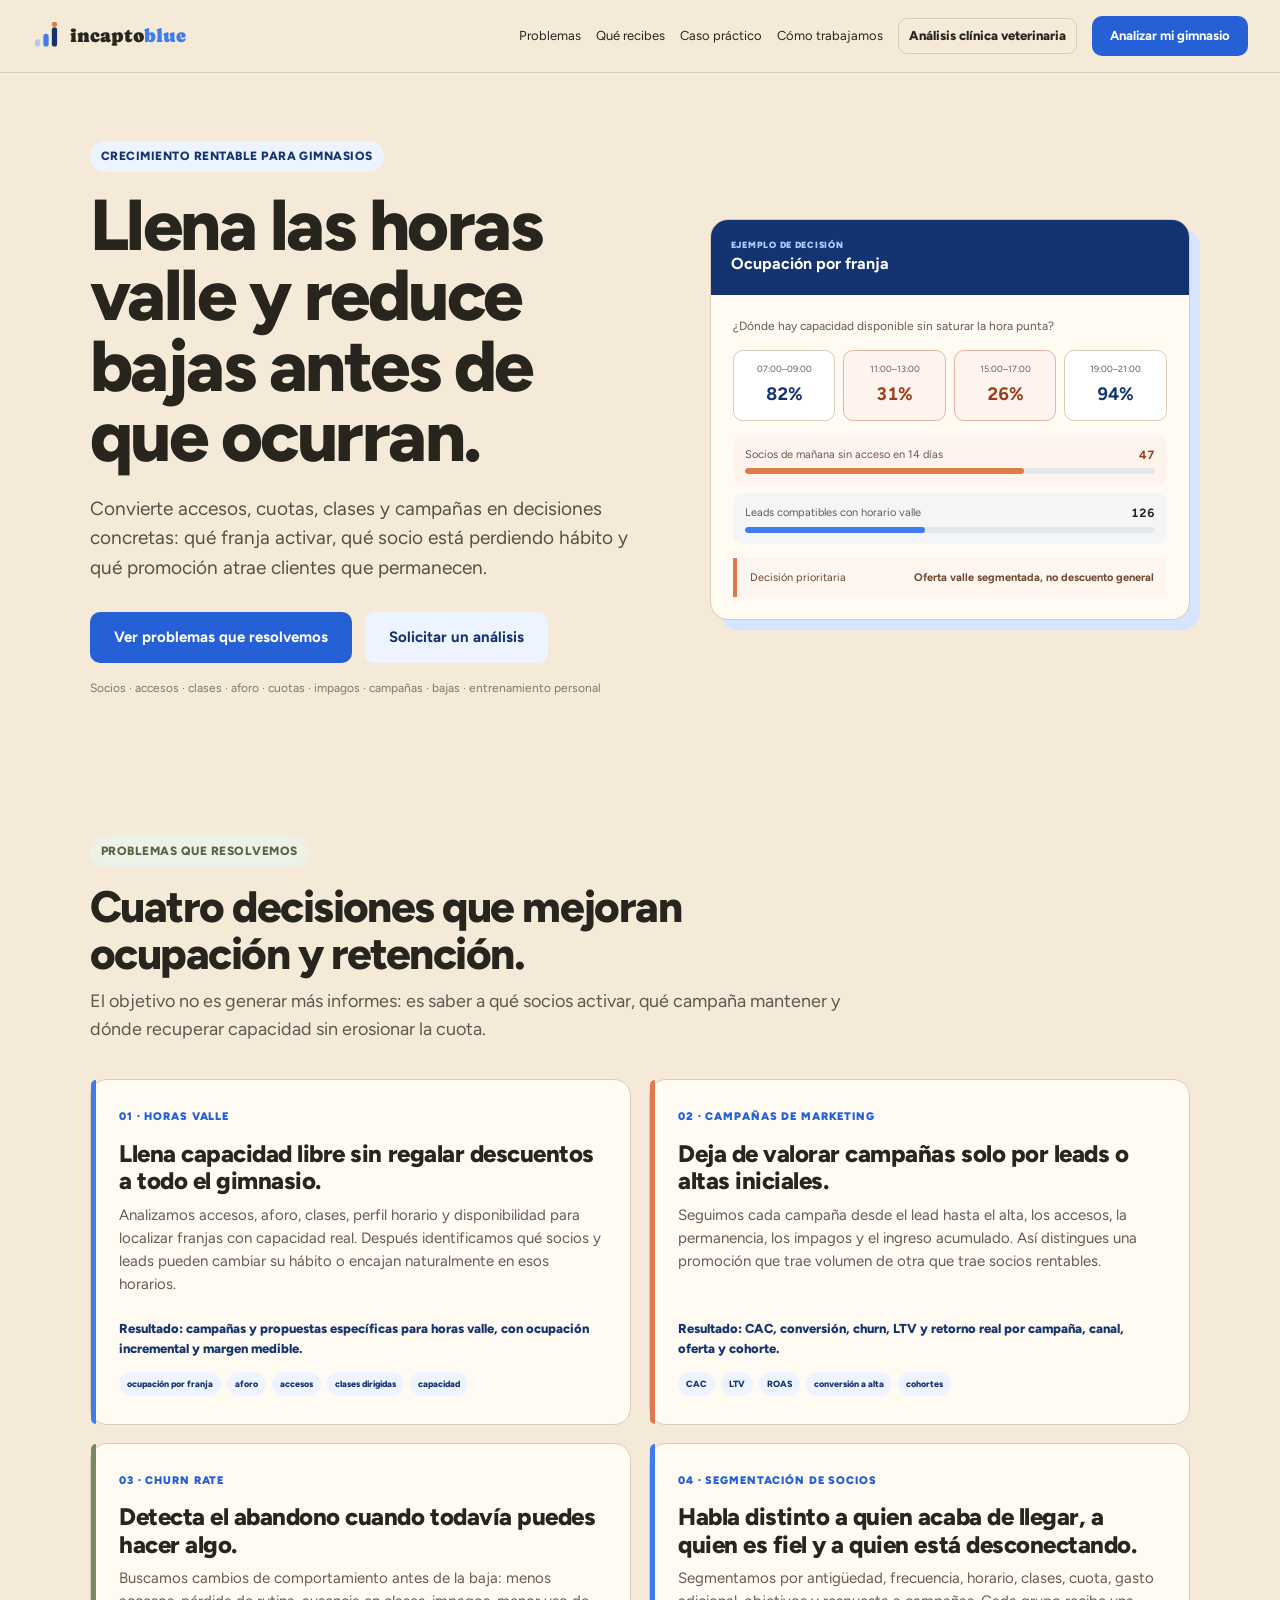
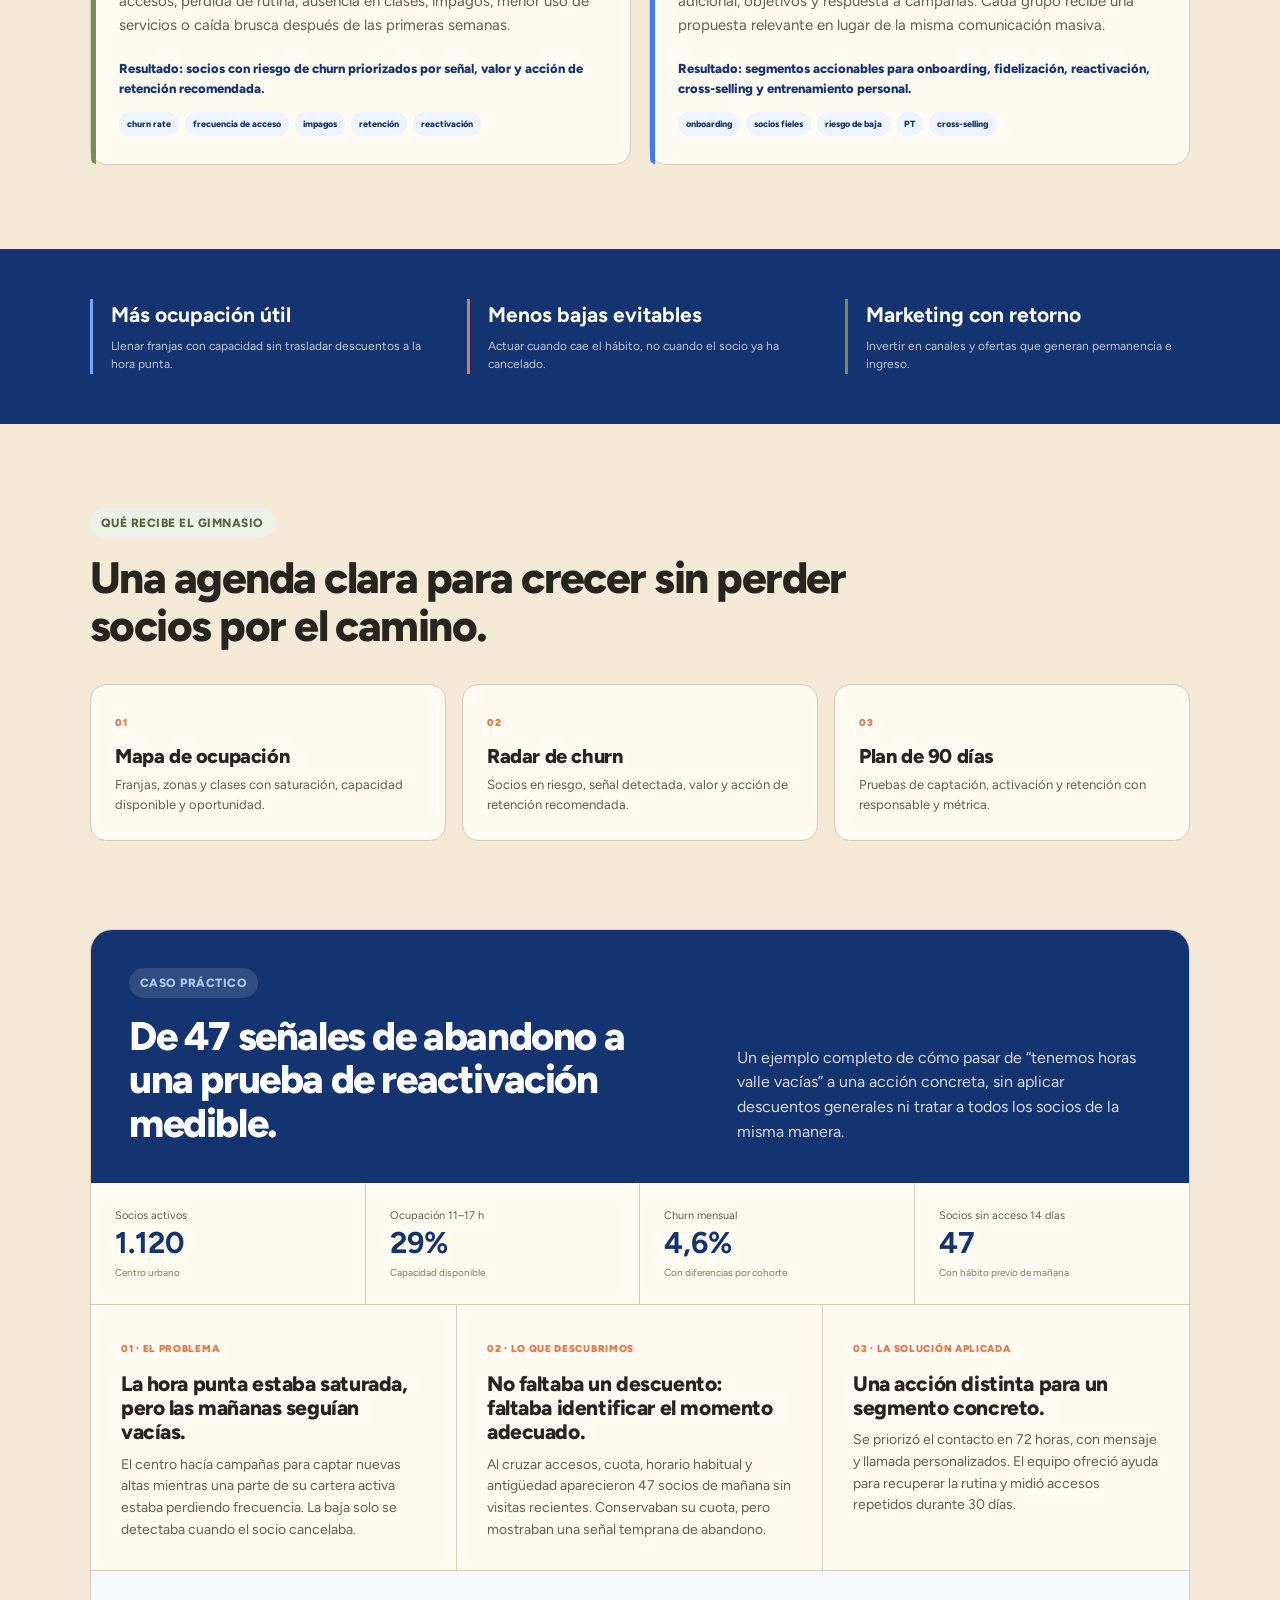
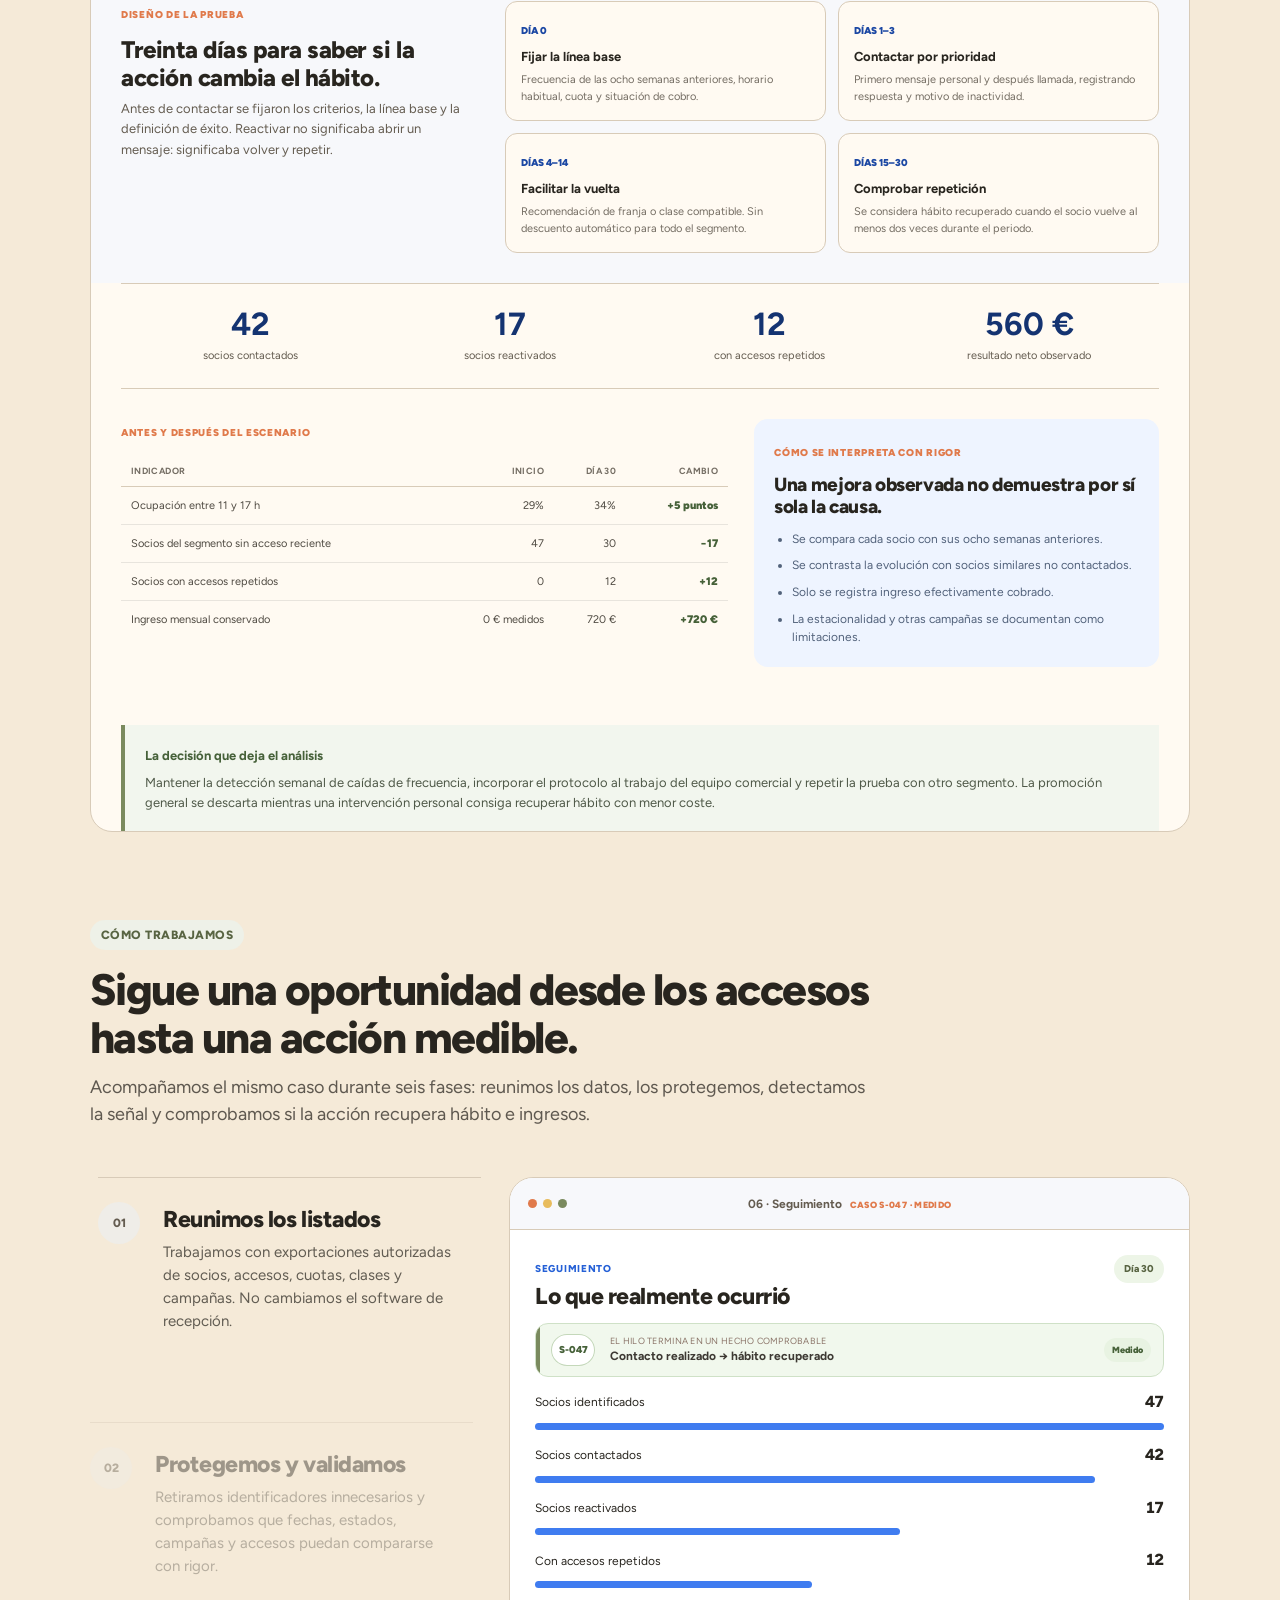
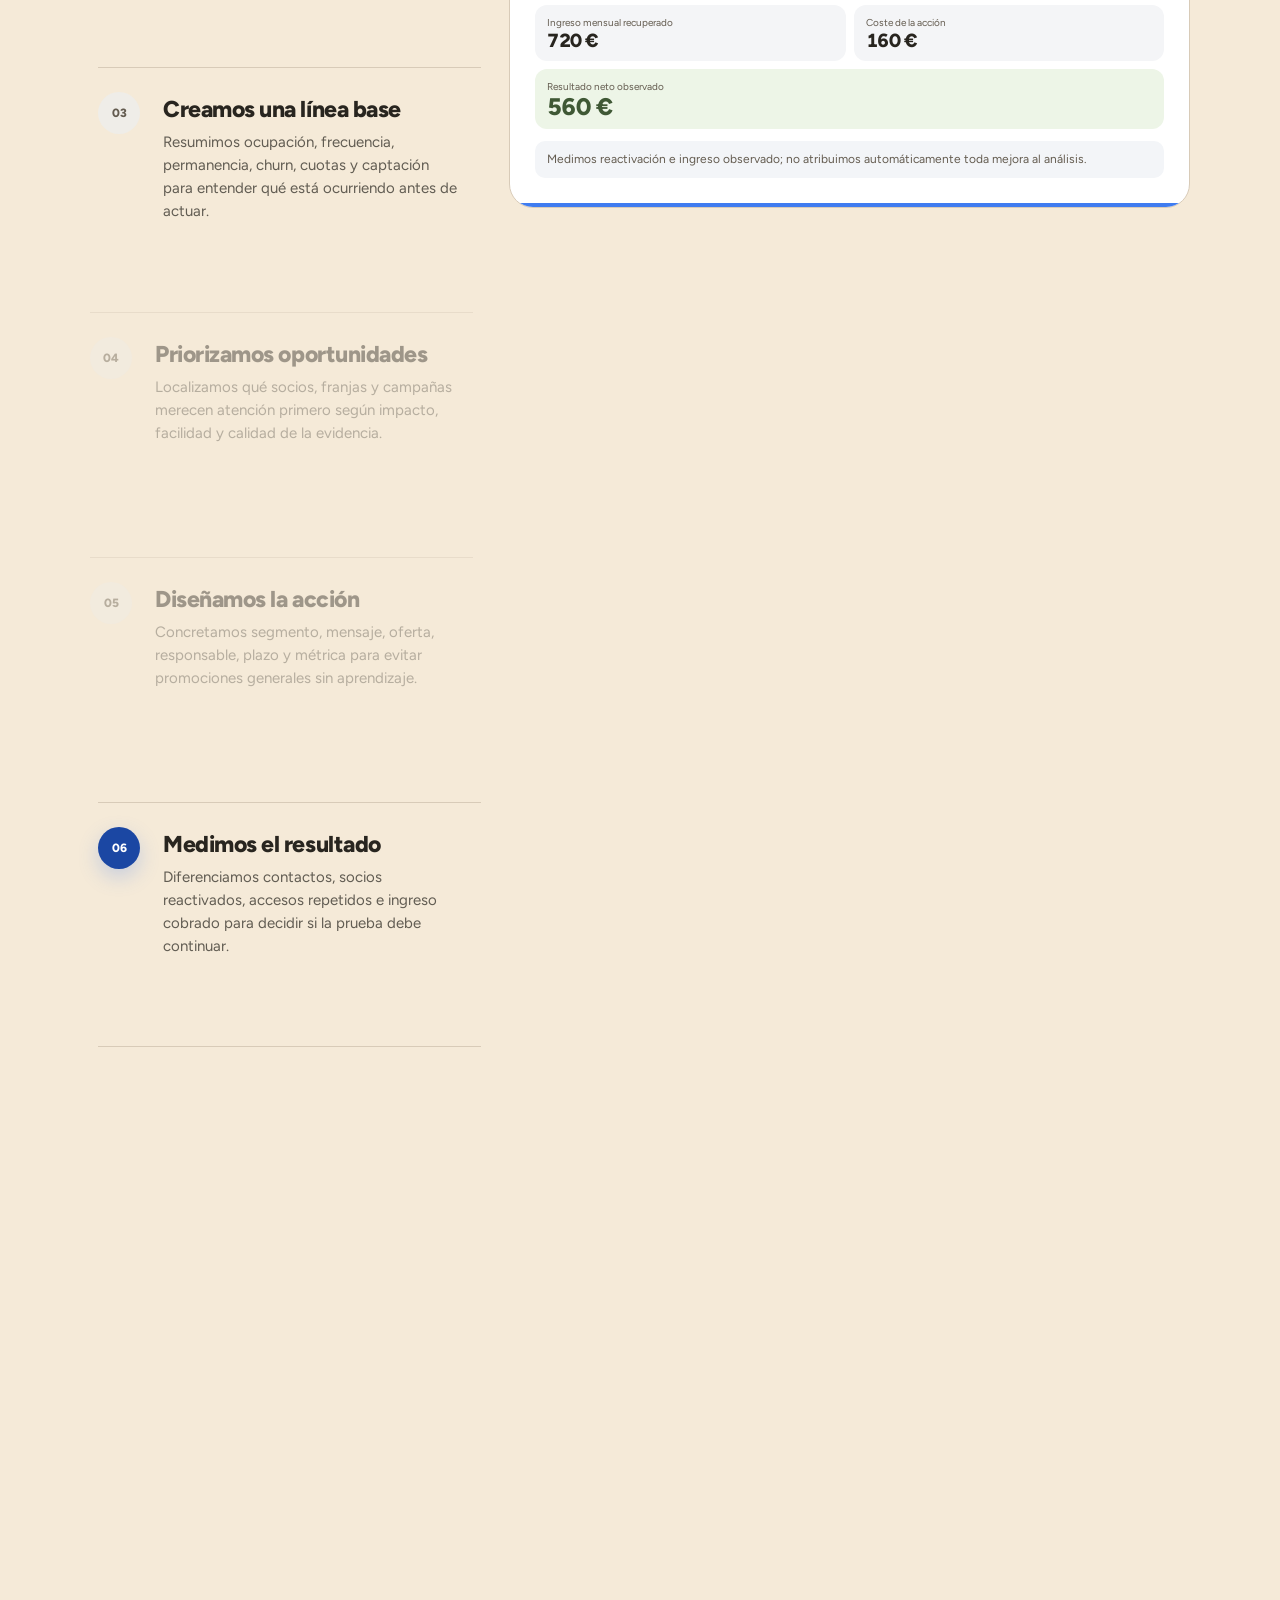
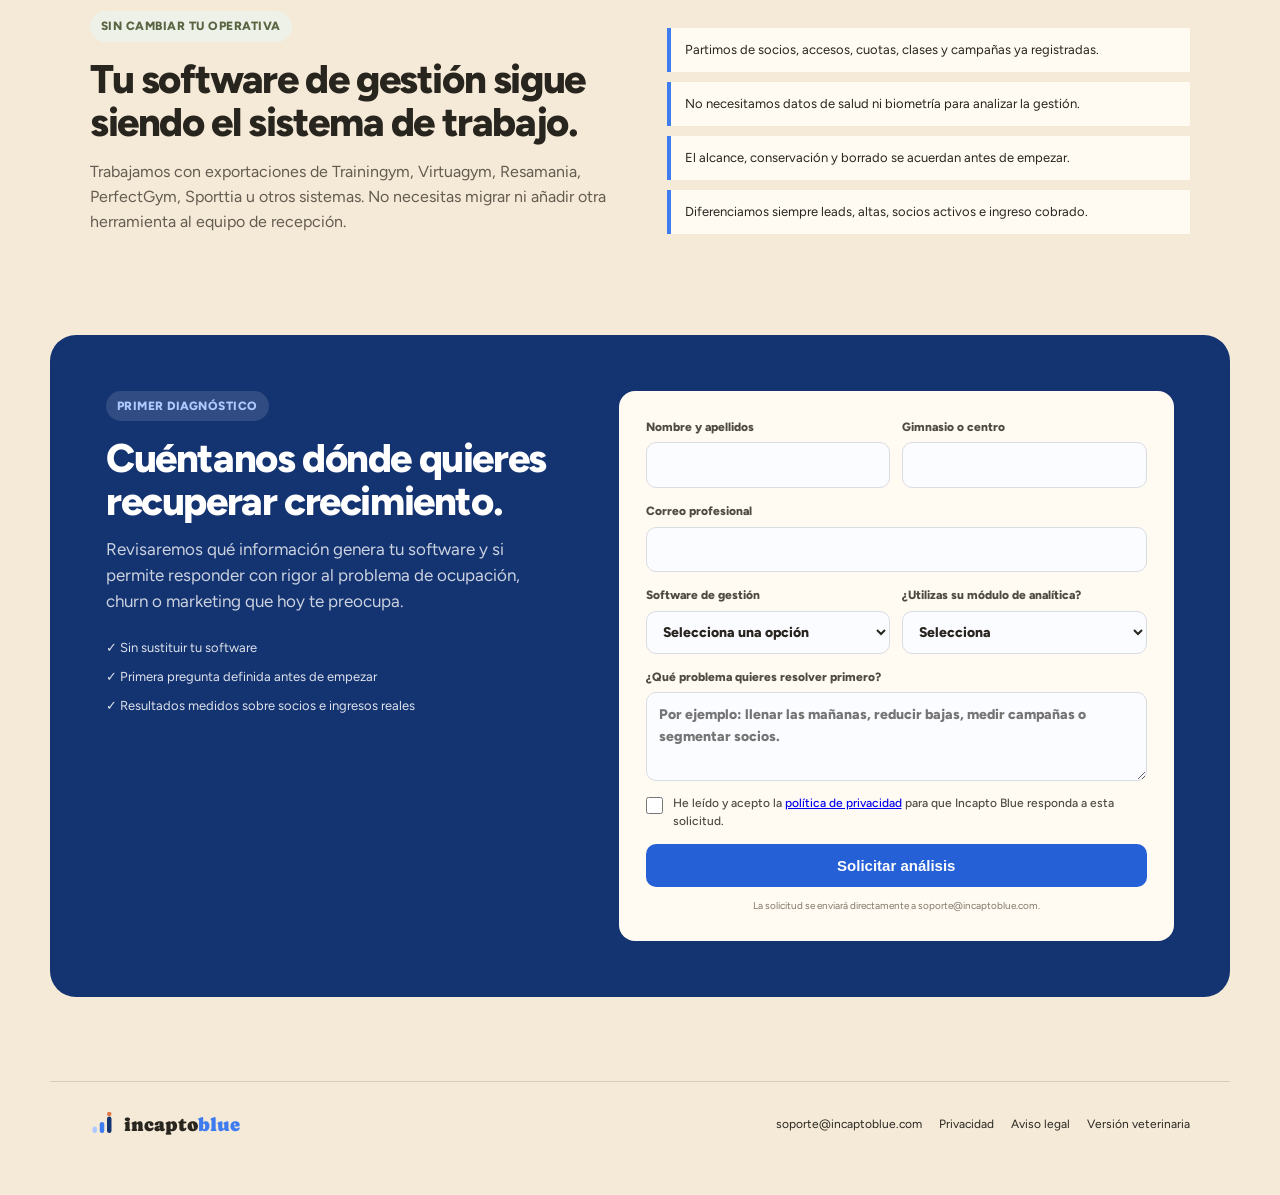
==== commit 973f98c0: "Amplía las landings sectoriales y sus casos prácticos" ====
--- a/gimnasios/index.html
+++ b/gimnasios/index.html
@@ -19,9 +19,10 @@
       <svg width="28" height="28" viewBox="0 0 48 48" aria-hidden="true"><rect x="5" y="29" width="9" height="13" rx="4.5" fill="#aecaff"></rect><rect x="19.5" y="20" width="9" height="22" rx="4.5" fill="#3f7cf0"></rect><rect x="34" y="9" width="9" height="33" rx="4.5" fill="#143371"></rect><circle cx="38.5" cy="4" r="4.5" fill="#e07a4b"></circle></svg>
       <span>incapto<span style="color:var(--ib-blue);">blue</span></span>
     </a>
-    <a href="#servicios">Problemas que resolvemos</a>
+    <a href="#servicios">Problemas</a>
+    <a href="#entregables">Qué recibes</a>
+    <a href="#caso-practico">Caso práctico</a>
     <a href="#como">Cómo trabajamos</a>
-    <a href="#entregables">Qué recibes</a>
     <a class="sector-switch" href="../veterinaria/">Análisis clínica veterinaria</a>
     <a class="btn btn-primary" href="#contacto">Analizar mi gimnasio</a>
   </nav>
@@ -38,10 +39,9 @@
       <p class="sector-proof">Socios · accesos · clases · aforo · cuotas · impagos · campañas · bajas · entrenamiento personal</p>
     </div>
 
-    <div class="sector-snapshot" aria-label="Ejemplo ilustrativo de ocupación por franja horaria">
+    <div class="sector-snapshot" aria-label="Análisis de ocupación por franja horaria">
       <div class="snapshot-head">
         <div><small>Ejemplo de decisión</small><strong>Ocupación por franja</strong></div>
-        <span>Datos simulados</span>
       </div>
       <div class="snapshot-body">
         <p class="snapshot-question">¿Dónde hay capacidad disponible sin saturar la hora punta?</p>
@@ -111,32 +111,6 @@
       </div>
     </section>
 
-    <section id="como" class="sector-how">
-      <div class="sector-heading">
-        <span class="tag tag-accent-2">Cómo trabajamos</span>
-        <h2>De “tenemos horas vacías” a una acción medible.</h2>
-        <p>Empezamos por la decisión comercial u operativa que necesitas tomar y terminamos con responsables, segmentos y métricas.</p>
-      </div>
-      <div class="sector-process-grid">
-        <article><b>01</b><h3>Elegimos el objetivo</h3><p>Ocupación valle, retención, campañas o segmentación. Definimos qué cambio merece la pena conseguir.</p></article>
-        <article><b>02</b><h3>Identificamos a quién y cuándo</h3><p>Cruzamos socios, accesos, cuotas, clases y campañas para localizar el grupo y el momento con mayor oportunidad.</p></article>
-        <article><b>03</b><h3>Diseñamos la acción</h3><p>Concretamos oferta, mensaje, canal, responsable y métrica para comprobar si aumentan accesos, permanencia o ingresos.</p></article>
-      </div>
-
-      <div class="decision-panel">
-        <div class="decision-copy">
-          <span class="tag">Ejemplo de salida</span>
-          <h3>No recibes segmentos bonitos. Recibes qué hacer con cada uno.</h3>
-          <p>Una segmentación solo tiene valor si cambia la comunicación, la oferta o el seguimiento del equipo.</p>
-        </div>
-        <div class="decision-list">
-          <article><b>01</b><div><strong>Reactivar 47 socios de mañana sin accesos</strong><small>Equipo comercial · mensaje y llamada en 72 h</small></div><span>Socios reactivados</span></article>
-          <article><b>02</b><div><strong>Activar una tarifa valle para dos segmentos</strong><small>Dirección · prueba controlada durante 30 días</small></div><span>Ocupación 11–17 h</span></article>
-          <article><b>03</b><div><strong>Detener la campaña con churn más alto</strong><small>Marketing · mover inversión al canal rentable</small></div><span>LTV / CAC</span></article>
-        </div>
-      </div>
-    </section>
-
     <section id="entregables" class="sector-deliverables">
       <div class="sector-heading">
         <span class="tag tag-accent-2">Qué recibe el gimnasio</span>
@@ -146,6 +120,224 @@
         <article><span>01</span><h3>Mapa de ocupación</h3><p>Franjas, zonas y clases con saturación, capacidad disponible y oportunidad.</p></article>
         <article><span>02</span><h3>Radar de churn</h3><p>Socios en riesgo, señal detectada, valor y acción de retención recomendada.</p></article>
         <article><span>03</span><h3>Plan de 90 días</h3><p>Pruebas de captación, activación y retención con responsable y métrica.</p></article>
+      </div>
+    </section>
+
+    <section id="caso-practico" class="sector-case-study" aria-labelledby="gym-case-title">
+      <article class="case-study-shell">
+        <header class="case-study-header">
+          <div>
+            <span class="tag">Caso práctico</span>
+            <h2 id="gym-case-title">De 47 señales de abandono a una prueba de reactivación medible.</h2>
+          </div>
+          <p>Un ejemplo completo de cómo pasar de “tenemos horas valle vacías” a una acción concreta, sin aplicar descuentos generales ni tratar a todos los socios de la misma manera.</p>
+        </header>
+
+        <div class="case-study-baseline" aria-label="Situación inicial del caso">
+          <div><span>Socios activos</span><strong>1.120</strong><small>Centro urbano</small></div>
+          <div><span>Ocupación 11–17 h</span><strong>29%</strong><small>Capacidad disponible</small></div>
+          <div><span>Churn mensual</span><strong>4,6%</strong><small>Con diferencias por cohorte</small></div>
+          <div><span>Socios sin acceso 14 días</span><strong>47</strong><small>Con hábito previo de mañana</small></div>
+        </div>
+
+        <div class="case-study-story">
+          <section>
+            <span>01 · El problema</span>
+            <h3>La hora punta estaba saturada, pero las mañanas seguían vacías.</h3>
+            <p>El centro hacía campañas para captar nuevas altas mientras una parte de su cartera activa estaba perdiendo frecuencia. La baja solo se detectaba cuando el socio cancelaba.</p>
+          </section>
+          <section>
+            <span>02 · Lo que descubrimos</span>
+            <h3>No faltaba un descuento: faltaba identificar el momento adecuado.</h3>
+            <p>Al cruzar accesos, cuota, horario habitual y antigüedad aparecieron 47 socios de mañana sin visitas recientes. Conservaban su cuota, pero mostraban una señal temprana de abandono.</p>
+          </section>
+          <section>
+            <span>03 · La solución aplicada</span>
+            <h3>Una acción distinta para un segmento concreto.</h3>
+            <p>Se priorizó el contacto en 72 horas, con mensaje y llamada personalizados. El equipo ofreció ayuda para recuperar la rutina y midió accesos repetidos durante 30 días.</p>
+          </section>
+        </div>
+
+        <div class="case-study-test">
+          <div>
+            <span class="case-study-kicker">Diseño de la prueba</span>
+            <h3>Treinta días para saber si la acción cambia el hábito.</h3>
+            <p>Antes de contactar se fijaron los criterios, la línea base y la definición de éxito. Reactivar no significaba abrir un mensaje: significaba volver y repetir.</p>
+          </div>
+          <ol class="case-study-timeline">
+            <li><span>Día 0</span><strong>Fijar la línea base</strong><p>Frecuencia de las ocho semanas anteriores, horario habitual, cuota y situación de cobro.</p></li>
+            <li><span>Días 1–3</span><strong>Contactar por prioridad</strong><p>Primero mensaje personal y después llamada, registrando respuesta y motivo de inactividad.</p></li>
+            <li><span>Días 4–14</span><strong>Facilitar la vuelta</strong><p>Recomendación de franja o clase compatible. Sin descuento automático para todo el segmento.</p></li>
+            <li><span>Días 15–30</span><strong>Comprobar repetición</strong><p>Se considera hábito recuperado cuando el socio vuelve al menos dos veces durante el periodo.</p></li>
+          </ol>
+        </div>
+
+        <div class="case-study-results" aria-label="Resultado del escenario ilustrativo">
+          <div><strong>42</strong><span>socios contactados</span></div>
+          <div><strong>17</strong><span>socios reactivados</span></div>
+          <div><strong>12</strong><span>con accesos repetidos</span></div>
+          <div><strong>560 €</strong><span>resultado neto observado</span></div>
+        </div>
+
+        <div class="case-study-reading">
+          <div class="case-study-comparison">
+            <span class="case-study-kicker">Antes y después del escenario</span>
+            <table>
+              <thead><tr><th>Indicador</th><th>Inicio</th><th>Día 30</th><th>Cambio</th></tr></thead>
+              <tbody>
+                <tr><td>Ocupación entre 11 y 17 h</td><td>29%</td><td>34%</td><td class="is-positive">+5 puntos</td></tr>
+                <tr><td>Socios del segmento sin acceso reciente</td><td>47</td><td>30</td><td class="is-positive">−17</td></tr>
+                <tr><td>Socios con accesos repetidos</td><td>0</td><td>12</td><td class="is-positive">+12</td></tr>
+                <tr><td>Ingreso mensual conservado</td><td>0 € medidos</td><td>720 €</td><td class="is-positive">+720 €</td></tr>
+              </tbody>
+            </table>
+          </div>
+          <aside class="case-study-rigor">
+            <span class="case-study-kicker">Cómo se interpreta con rigor</span>
+            <h3>Una mejora observada no demuestra por sí sola la causa.</h3>
+            <ul>
+              <li>Se compara cada socio con sus ocho semanas anteriores.</li>
+              <li>Se contrasta la evolución con socios similares no contactados.</li>
+              <li>Solo se registra ingreso efectivamente cobrado.</li>
+              <li>La estacionalidad y otras campañas se documentan como limitaciones.</li>
+            </ul>
+          </aside>
+        </div>
+
+        <div class="case-study-learning">
+          <strong>La decisión que deja el análisis</strong>
+          <p>Mantener la detección semanal de caídas de frecuencia, incorporar el protocolo al trabajo del equipo comercial y repetir la prueba con otro segmento. La promoción general se descarta mientras una intervención personal consiga recuperar hábito con menor coste.</p>
+        </div>
+
+      </article>
+    </section>
+
+    <section id="como" class="process-demo sector-process-demo" data-process-scroll aria-labelledby="process-title-gym">
+      <div class="process-intro">
+        <span class="tag tag-accent-2">Cómo trabajamos</span>
+        <h2 id="process-title-gym">Sigue una oportunidad desde los accesos hasta una acción medible.</h2>
+        <p>Acompañamos el mismo caso durante seis fases: reunimos los datos, los protegemos, detectamos la señal y comprobamos si la acción recupera hábito e ingresos.</p>
+      </div>
+
+      <div class="process-layout">
+        <div class="process-steps" aria-label="Fases del análisis para gimnasios">
+          <article class="process-step is-active" data-stage="1" data-stage-label="Exportación" data-case-label="Socio #704">
+            <span class="step-number">01</span>
+            <div><h3>Reunimos los listados</h3><p>Trabajamos con exportaciones autorizadas de socios, accesos, cuotas, clases y campañas. No cambiamos el software de recepción.</p></div>
+          </article>
+          <article class="process-step" data-stage="2" data-stage-label="Protección y calidad" data-case-label="Caso S-047">
+            <span class="step-number">02</span>
+            <div><h3>Protegemos y validamos</h3><p>Retiramos identificadores innecesarios y comprobamos que fechas, estados, campañas y accesos puedan compararse con rigor.</p></div>
+          </article>
+          <article class="process-step" data-stage="3" data-stage-label="Línea base" data-case-label="Caso S-047">
+            <span class="step-number">03</span>
+            <div><h3>Creamos una línea base</h3><p>Resumimos ocupación, frecuencia, permanencia, churn, cuotas y captación para entender qué está ocurriendo antes de actuar.</p></div>
+          </article>
+          <article class="process-step" data-stage="4" data-stage-label="Oportunidades" data-case-label="Caso S-047">
+            <span class="step-number">04</span>
+            <div><h3>Priorizamos oportunidades</h3><p>Localizamos qué socios, franjas y campañas merecen atención primero según impacto, facilidad y calidad de la evidencia.</p></div>
+          </article>
+          <article class="process-step" data-stage="5" data-stage-label="Plan de acción" data-case-label="Caso S-047">
+            <span class="step-number">05</span>
+            <div><h3>Diseñamos la acción</h3><p>Concretamos segmento, mensaje, oferta, responsable, plazo y métrica para evitar promociones generales sin aprendizaje.</p></div>
+          </article>
+          <article class="process-step" data-stage="6" data-stage-label="Seguimiento" data-case-label="Caso S-047 · medido">
+            <span class="step-number">06</span>
+            <div><h3>Medimos el resultado</h3><p>Diferenciamos contactos, socios reactivados, accesos repetidos e ingreso cobrado para decidir si la prueba debe continuar.</p></div>
+          </article>
+        </div>
+
+        <div class="demo-sticky" aria-live="polite">
+          <div class="demo-window elev-md">
+            <div class="demo-toolbar">
+              <span class="demo-dots" aria-hidden="true"><i></i><i></i><i></i></span>
+              <span class="demo-stage-copy"><span class="demo-stage-label">01 · Exportación</span><small class="demo-case-label">Socio #704</small></span>
+            </div>
+
+            <div class="demo-screen is-active" data-screen="1">
+              <div class="screen-heading"><div><span class="eyebrow">Origen de datos</span><h3>Exportaciones autorizadas</h3></div><span class="status-chip">5 archivos listos</span></div>
+              <div class="case-thread" data-case-stage="1"><span class="case-token">#704</span><div><small>Hilo del caso · Socio de mañanas</small><strong>Sin accesos durante los últimos 14 días</strong></div><span class="case-state">Dato bruto</span></div>
+              <div class="file-list">
+                <div><span class="file-icon">CSV</span><p><strong>socios.csv</strong><small>2.846 registros</small></p><b>✓</b></div>
+                <div class="journey-focus"><span class="file-icon">CSV</span><p><strong>accesos.csv</strong><small>84.120 registros · contiene #704</small></p><b>✓</b></div>
+                <div><span class="file-icon">CSV</span><p><strong>cuotas.csv</strong><small>31.540 movimientos</small></p><b>✓</b></div>
+                <div><span class="file-icon">CSV</span><p><strong>clases.csv</strong><small>6.412 reservas</small></p><b>✓</b></div>
+                <div><span class="file-icon">CSV</span><p><strong>campañas.csv</strong><small>18 campañas</small></p><b>✓</b></div>
+              </div>
+              <div class="screen-note">El gimnasio decide qué exporta y conserva el control de sus datos.</div>
+            </div>
+
+            <div class="demo-screen" data-screen="2">
+              <div class="screen-heading"><div><span class="eyebrow">Seguridad y calidad</span><h3>Solo conservamos lo necesario</h3></div><span class="status-chip status-secure">Datos personales ficticios</span></div>
+              <div class="case-thread" data-case-stage="2"><span class="case-token">S-047</span><div><small>El registro continúa, la identidad no</small><strong>Identificadores retirados y acceso validado</strong></div><span class="case-state">Protegido</span></div>
+              <div class="privacy-grid">
+                <div class="privacy-row"><span>Carlos Ruiz</span><em>→</em><strong>SOC_7A4D19</strong></div>
+                <div class="privacy-row"><span>carlos@email.es</span><em>→</em><strong class="removed">Eliminado</strong></div>
+                <div class="privacy-row"><span>612 345 678</span><em>→</em><strong class="removed">Eliminado</strong></div>
+                <div class="privacy-row journey-focus"><span>Socio #704</span><em>→</em><strong>S-047 · Mañanas</strong></div>
+              </div>
+              <div class="quality-card">
+                <div><span>Registros utilizables</span><strong>96%</strong></div>
+                <div class="quality-bar"><i style="width:96%"></i></div>
+                <ul><li><span>Duplicados detectados</span><b>19</b></li><li><span>Accesos sin estado</span><b>2,8%</b></li><li><span>Altas sin campaña</span><b>6,4%</b></li></ul>
+              </div>
+            </div>
+
+            <div class="demo-screen" data-screen="3">
+              <div class="screen-heading"><div><span class="eyebrow">Línea base</span><h3>El gimnasio en cinco indicadores</h3></div><span class="status-chip">Últimos 12 meses</span></div>
+              <div class="case-thread" data-case-stage="3"><span class="case-token">S-047</span><div><small>Del registro individual a una señal</small><strong>Forma parte de 47 socios de mañana sin accesos</strong></div><span class="case-state">Segmento</span></div>
+              <div class="kpi-grid">
+                <div class="kpi-card kpi-wide"><span>Ingreso recurrente mensual</span><strong>92.400 €</strong><small class="positive">↑ 3,1% frente al periodo anterior</small></div>
+                <div class="kpi-card journey-focus"><span>Ocupación 11–17 h</span><strong>29%</strong><small>Capacidad disponible</small></div>
+                <div class="kpi-card"><span>Socios inactivos 14 días</span><strong>8,7%</strong><small class="warning">↑ 1,4 puntos</small></div>
+                <div class="kpi-card"><span>Churn mensual</span><strong>4,6%</strong><small>Por cohorte de alta</small></div>
+                <div class="kpi-card"><span>CAC medio</span><strong>41 €</strong><small>Campañas atribuibles</small></div>
+              </div>
+              <div class="mini-trend" aria-hidden="true"><span>Frecuencia semanal de accesos</span><svg viewBox="0 0 380 70"><path d="M4 15 C55 20 82 12 125 27 S205 23 252 43 S325 39 376 58" fill="none" stroke="#3f7cf0" stroke-width="4" stroke-linecap="round"></path><path d="M4 65H376" stroke="#ddd7cc"></path><circle cx="376" cy="58" r="5" fill="#e07a4b"></circle></svg></div>
+            </div>
+
+            <div class="demo-screen" data-screen="4">
+              <div class="screen-heading"><div><span class="eyebrow">Radar de oportunidades</span><h3>Qué merece atención primero</h3></div><span class="status-chip">4 señales</span></div>
+              <div class="case-thread" data-case-stage="4"><span class="case-token">S-047</span><div><small>La señal se convierte en prioridad</small><strong>Entra en el grupo de 47 socios a reactivar</strong></div><span class="case-state">Prioridad alta</span></div>
+              <div class="opportunity-list">
+                <div class="opportunity high journey-focus"><span class="priority-dot"></span><div><strong>Socios de mañana sin accesos</strong><small>47 socios · S-047 en la primera tanda</small></div><p><b>1.880 €</b><small>cuotas en riesgo</small></p><span class="effort">Esfuerzo bajo</span></div>
+                <div class="opportunity high"><span class="priority-dot"></span><div><strong>Leads compatibles con horario valle</strong><small>Preferencia de mañanas o teletrabajo</small></div><p><b>126</b><small>leads</small></p><span class="effort medium">Esfuerzo medio</span></div>
+                <div class="opportunity"><span class="priority-dot"></span><div><strong>Campaña con churn elevado</strong><small>Altas baratas, baja permanencia</small></div><p><b>2,1×</b><small>LTV / CAC</small></p><span class="effort">Esfuerzo bajo</span></div>
+                <div class="opportunity"><span class="priority-dot"></span><div><strong>Clases valle con capacidad</strong><small>Martes y jueves · 15:00–17:00</small></div><p><b>38%</b><small>ocupación</small></p><span class="effort medium">Esfuerzo medio</span></div>
+              </div>
+              <div class="screen-note warning-note">Una oportunidad estimada no equivale a ingresos recuperados.</div>
+            </div>
+
+            <div class="demo-screen" data-screen="5">
+              <div class="screen-heading"><div><span class="eyebrow">Plan de 90 días</span><h3>De la señal a la ejecución</h3></div><span class="status-chip">3 acciones</span></div>
+              <div class="case-thread" data-case-stage="5"><span class="case-token">S-047</span><div><small>La oportunidad ya tiene dueño y plazo</small><strong>Contactar en 72 h · Responsable: equipo comercial</strong></div><span class="case-state">Tarea asignada</span></div>
+              <div class="action-list">
+                <div class="action-card journey-focus"><span class="action-index">1</span><div><strong>Reactivar socios de mañana</strong><p>Empezar por 47 casos priorizados, incluido S-047.</p><div class="action-meta"><span>Equipo comercial</span><span>72 horas</span><span>Accesos repetidos</span></div></div></div>
+                <div class="action-card"><span class="action-index">2</span><div><strong>Probar una propuesta de horario valle</strong><p>Oferta segmentada para dos grupos, sin descuento general.</p><div class="action-meta"><span>Dirección</span><span>30 días</span><span>Ocupación 11–17 h</span></div></div></div>
+                <div class="action-card"><span class="action-index">3</span><div><strong>Reasignar inversión de campaña</strong><p>Mover presupuesto hacia el canal con mayor permanencia.</p><div class="action-meta"><span>Marketing</span><span>21 días</span><span>LTV / CAC</span></div></div></div>
+              </div>
+            </div>
+
+            <div class="demo-screen" data-screen="6">
+              <div class="screen-heading"><div><span class="eyebrow">Seguimiento</span><h3>Lo que realmente ocurrió</h3></div><span class="status-chip status-secure">Día 30</span></div>
+              <div class="case-thread is-complete" data-case-stage="6"><span class="case-token">S-047</span><div><small>El hilo termina en un hecho comprobable</small><strong>Contacto realizado → hábito recuperado</strong></div><span class="case-state">Medido</span></div>
+              <div class="funnel">
+                <div><span>Socios identificados</span><strong>47</strong><i style="width:100%"></i></div>
+                <div><span>Socios contactados</span><strong>42</strong><i style="width:89%"></i></div>
+                <div><span>Socios reactivados</span><strong>17</strong><i style="width:58%"></i></div>
+                <div><span>Con accesos repetidos</span><strong>12</strong><i style="width:44%"></i></div>
+              </div>
+              <div class="result-summary">
+                <div><span>Ingreso mensual recuperado</span><strong>720 €</strong></div>
+                <div><span>Coste de la acción</span><strong>160 €</strong></div>
+                <div class="net-result"><span>Resultado neto observado</span><strong>560 €</strong></div>
+              </div>
+              <div class="screen-note">Medimos reactivación e ingreso observado; no atribuimos automáticamente toda mejora al análisis.</div>
+            </div>
+
+            <div class="demo-progress"><i class="demo-progress-bar"></i></div>
+          </div>
+        </div>
       </div>
     </section>
 
@@ -195,6 +387,7 @@
     </div>
   </footer>
 </div>
+<script src="../process-demo.js?v=20260727-1"></script>
 <script src="../sector-contact.js"></script>
 </body>
 </html>
--- a/sector.css
+++ b/sector.css
@@ -1,7 +1,7 @@
-.sector-nav { position: sticky; top: 0; z-index: 30; display: flex; align-items: center; gap: 20px; padding: 16px 40px; border-bottom: 1px solid var(--color-divider); background: var(--color-bg); }
+.sector-nav { position: sticky; top: 0; z-index: 30; display: flex; align-items: center; gap: 15px; padding: 16px 32px; border-bottom: 1px solid var(--color-divider); background: var(--color-bg); }
 .sector-brand { display: flex; align-items: center; gap: 10px; margin-right: auto; color: var(--color-text); text-decoration: none; }
 .sector-brand span { font-family: var(--font-heading); font-size: 19px; }
-.sector-nav > a:not(.sector-brand) { color: inherit; font-size: 14px; text-decoration: none; }
+.sector-nav > a:not(.sector-brand) { color: inherit; font-size: 13px; text-decoration: none; }
 .sector-nav .sector-switch { padding: 7px 10px; border: 1px solid var(--color-divider); border-radius: 9px; color: var(--color-accent-800); font-size: 12px; font-weight: 800; }
 .sector-nav .btn,
 .sector-actions .btn-primary,
@@ -75,6 +75,57 @@
 .sector-process-grid b { width: 38px; height: 38px; display: grid; place-items: center; border-radius: 50%; background: var(--color-accent-700); color: #fff; font-size: 11px; }
 .sector-process-grid h3 { margin: 18px 0 8px; font-size: 22px; }
 .sector-process-grid p { margin: 0; color: #645c50; font-size: 14px; }
+.sector-process-demo .process-step.is-active .step-number,
+.sector-process-demo .action-index { background: var(--color-accent-700); }
+.sector-process-demo .journey-focus::after { background: #9a3d18; }
+
+.sector-case-study { max-width: 1180px; margin: 0 auto; padding: 88px 40px 0; scroll-margin-top: 80px; }
+.case-study-shell { overflow: hidden; border: 1px solid var(--color-divider); border-radius: 22px; background: var(--color-surface); }
+.case-study-header { display: grid; grid-template-columns: 1.15fr .85fr; gap: 48px; align-items: end; padding: 38px; background: var(--ib-blue-deep); color: #fff; }
+.case-study-header .tag { background: rgba(255,255,255,.12); color: var(--color-accent-300); }
+.case-study-header h2 { max-width: 720px; margin: 17px 0 0; font-size: 40px; }
+.case-study-header > p { margin: 0; color: rgba(255,255,255,.82); font-size: 16px; }
+.case-study-baseline { display: grid; grid-template-columns: repeat(4, 1fr); border-bottom: 1px solid var(--color-divider); }
+.case-study-baseline > div { min-width: 0; display: flex; flex-direction: column; padding: 24px; border-right: 1px solid var(--color-divider); }
+.case-study-baseline > div:last-child { border-right: 0; }
+.case-study-baseline span { color: #645c50; font-size: 11px; }
+.case-study-baseline strong { margin-top: 4px; color: var(--color-accent-800); font-size: 30px; line-height: 1; }
+.case-study-baseline small { margin-top: 7px; color: #82796a; font-size: 10px; }
+.case-study-story { display: grid; grid-template-columns: repeat(3, 1fr); gap: 0; }
+.case-study-story section { padding: 30px; border-right: 1px solid var(--color-divider); }
+.case-study-story section:last-child { border-right: 0; }
+.case-study-story section > span { color: var(--ib-coral); font-size: 10px; font-weight: 900; letter-spacing: .07em; text-transform: uppercase; }
+.case-study-story h3 { margin: 12px 0 9px; font-size: 21px; }
+.case-study-story p { margin: 0; color: #645c50; font-size: 14px; }
+.case-study-kicker { color: var(--ib-coral); font-size: 10px; font-weight: 900; letter-spacing: .07em; text-transform: uppercase; }
+.case-study-test { display: grid; grid-template-columns: .7fr 1.3fr; gap: 32px; padding: 30px; border-top: 1px solid var(--color-divider); background: #f7f8fb; }
+.case-study-test h3 { margin: 10px 0 8px; font-size: 24px; }
+.case-study-test > div > p { margin: 0; color: #645c50; font-size: 13px; }
+.case-study-timeline { display: grid; grid-template-columns: repeat(2, 1fr); gap: 12px; margin: 0; padding: 0; list-style: none; counter-reset: none; }
+.case-study-timeline li { min-width: 0; padding: 15px; border: 1px solid var(--color-divider); border-radius: 12px; background: var(--color-surface); }
+.case-study-timeline li > span { color: var(--color-accent-700); font-size: 10px; font-weight: 900; text-transform: uppercase; }
+.case-study-timeline strong { display: block; margin-top: 5px; font-size: 13px; }
+.case-study-timeline p { margin: 4px 0 0; color: #746d63; font-size: 11px; }
+.case-study-results { display: grid; grid-template-columns: repeat(4, 1fr); margin: 0 30px; border-top: 1px solid var(--color-divider); border-bottom: 1px solid var(--color-divider); }
+.case-study-results div { display: flex; flex-direction: column; align-items: center; padding: 24px 14px; text-align: center; }
+.case-study-results strong { color: var(--color-accent-800); font-size: 32px; line-height: 1; }
+.case-study-results span { margin-top: 7px; color: #645c50; font-size: 11px; }
+.case-study-reading { display: grid; grid-template-columns: 1.2fr .8fr; gap: 26px; padding: 30px; }
+.case-study-comparison { min-width: 0; overflow-x: auto; }
+.case-study-comparison table { width: 100%; min-width: 520px; margin-top: 12px; border-collapse: collapse; font-size: 11px; }
+.case-study-comparison th { padding: 8px 10px; border-bottom: 1px solid var(--color-divider); color: #746d63; font-size: 9px; letter-spacing: .04em; text-align: left; text-transform: uppercase; }
+.case-study-comparison th:not(:first-child),
+.case-study-comparison td:not(:first-child) { text-align: right; }
+.case-study-comparison td { padding: 10px; border-bottom: 1px solid #e8e4dd; color: #4f4a42; }
+.case-study-comparison tbody tr:last-child td { border-bottom: 0; }
+.case-study-comparison .is-positive { color: #466139; font-weight: 900; }
+.case-study-rigor { padding: 20px; border-radius: 14px; background: var(--color-accent-100); }
+.case-study-rigor h3 { margin: 10px 0 12px; font-size: 19px; }
+.case-study-rigor ul { display: grid; gap: 8px; margin: 0; padding-left: 18px; color: #52627b; font-size: 12px; }
+.case-study-learning { margin: 28px 30px 0; padding: 18px 20px; border-left: 4px solid var(--ib-sage); background: #f2f6ee; }
+.case-study-learning strong { color: #466139; font-size: 13px; }
+.case-study-learning p { margin: 5px 0 0; color: #4f5948; font-size: 13px; }
+.case-study-disclaimer { margin: 20px 30px 28px; color: #746d63; font-size: 11px; }
 
 .decision-panel { margin-top: 40px; display: grid; grid-template-columns: .82fr 1.18fr; overflow: hidden; border: 1px solid var(--color-divider); border-radius: 18px; background: var(--color-surface); }
 .decision-copy { padding: 34px; background: var(--ib-blue-deep); color: #fff; }
@@ -114,6 +165,17 @@
   .sector-hero-copy { max-width: 760px; }
   .sector-snapshot { max-width: 680px; }
   .decision-panel { grid-template-columns: 1fr; }
+  .case-study-header { grid-template-columns: 1fr; gap: 20px; }
+  .case-study-story { grid-template-columns: 1fr; }
+  .case-study-story section { border-right: 0; border-bottom: 1px solid var(--color-divider); }
+  .case-study-story section:last-child { border-bottom: 0; }
+  .case-study-test, .case-study-reading { grid-template-columns: 1fr; }
+}
+
+@media (max-width: 1080px) and (min-width: 761px) {
+  .sector-nav { gap: 11px; padding: 14px 22px; }
+  .sector-nav > a:not(.sector-brand) { font-size: 12px; }
+  .sector-nav > a[href="#caso-practico"] { display: none; }
 }
 
 @media (max-width: 760px) {
@@ -125,7 +187,7 @@
   .sector-hero h1 { font-size: 43px !important; }
   .sector-hero-copy > p { font-size: 17px; }
   .sector-snapshot { box-shadow: 7px 7px 0 var(--color-accent-200); }
-  .sector-services, .sector-how, .sector-deliverables, .sector-trust { padding-top: 64px !important; }
+  .sector-services, .sector-how, .sector-deliverables, .sector-trust, .sector-case-study { padding-top: 64px !important; }
   .sector-heading h2, .sector-trust h2 { font-size: 34px !important; }
   .pain-grid, .sector-process-grid, .sector-result-band > div, .sector-deliverables-grid, .sector-trust { grid-template-columns: 1fr; }
   .pain-grid-five .pain-card:last-child { grid-column: 1; }
@@ -135,6 +197,17 @@
   .decision-list article { grid-template-columns: 30px 1fr; }
   .decision-list > article > span { grid-column: 2; text-align: left; }
   .occupancy-grid { grid-template-columns: repeat(2, 1fr); }
+  .case-study-header { padding: 28px 22px; }
+  .case-study-header h2 { font-size: 32px !important; }
+  .case-study-baseline, .case-study-results { grid-template-columns: 1fr 1fr; }
+  .case-study-baseline > div:nth-child(2) { border-right: 0; }
+  .case-study-baseline > div:nth-child(-n+2) { border-bottom: 1px solid var(--color-divider); }
+  .case-study-story section { padding: 25px 22px; }
+  .case-study-test, .case-study-reading { padding: 24px 22px; }
+  .case-study-timeline { grid-template-columns: 1fr; }
+  .case-study-results { margin: 0 22px; }
+  .case-study-learning { margin: 24px 22px 0; }
+  .case-study-disclaimer { margin: 18px 22px 24px; }
   .sector-contact { margin-top: 64px; }
   .sector-footer { margin-top: 64px; }
 }
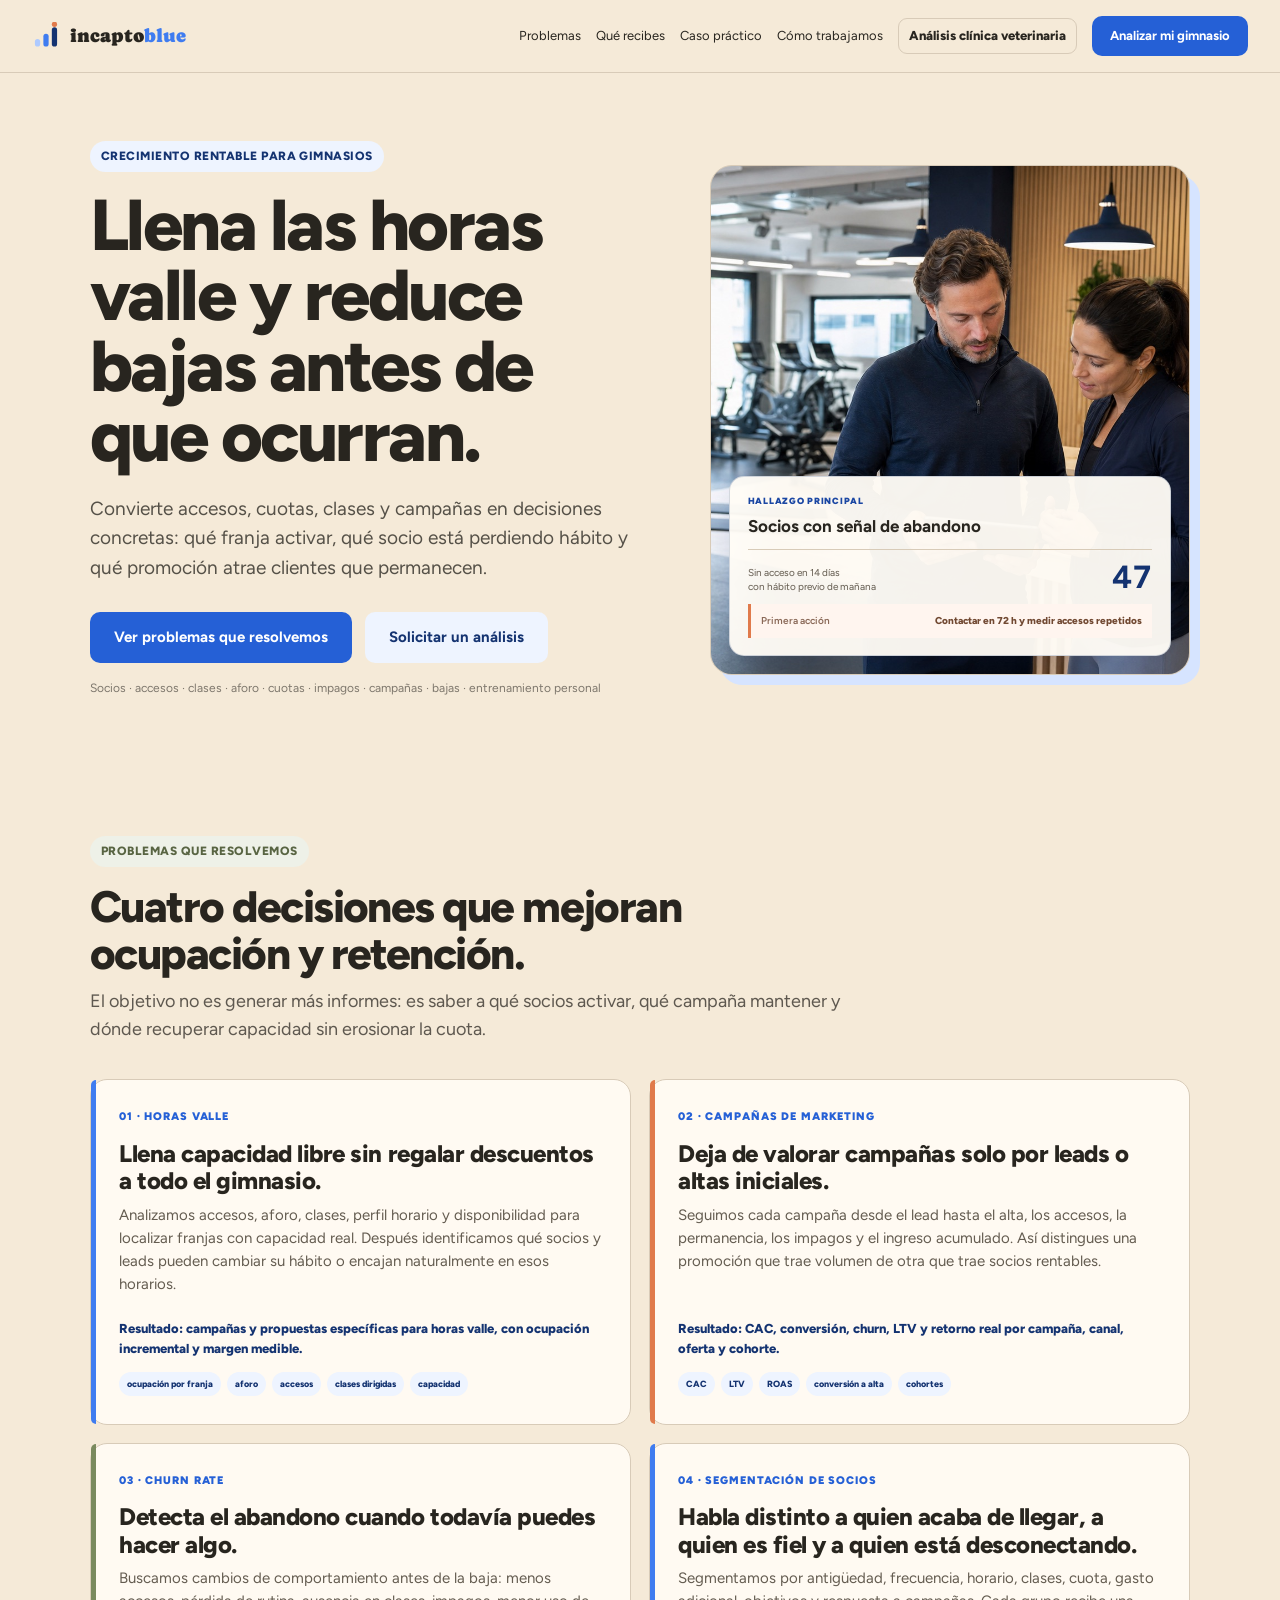
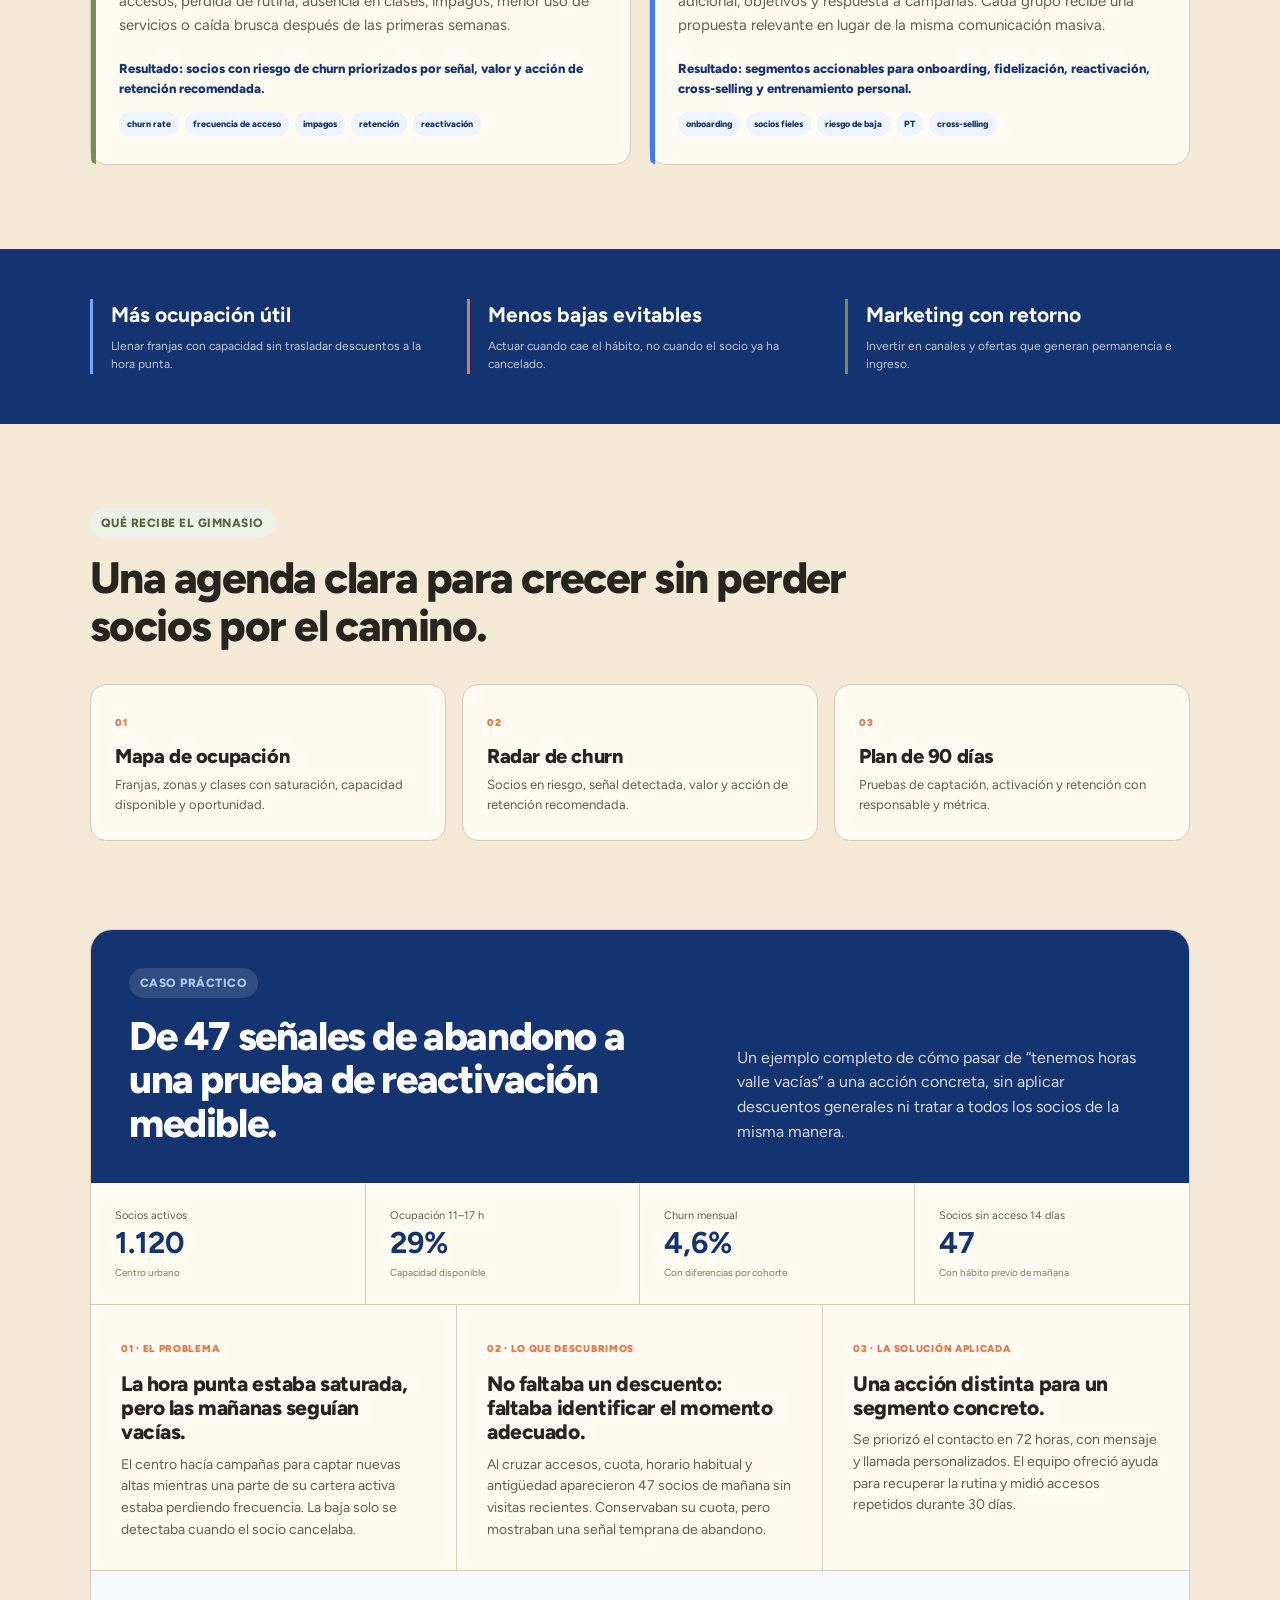
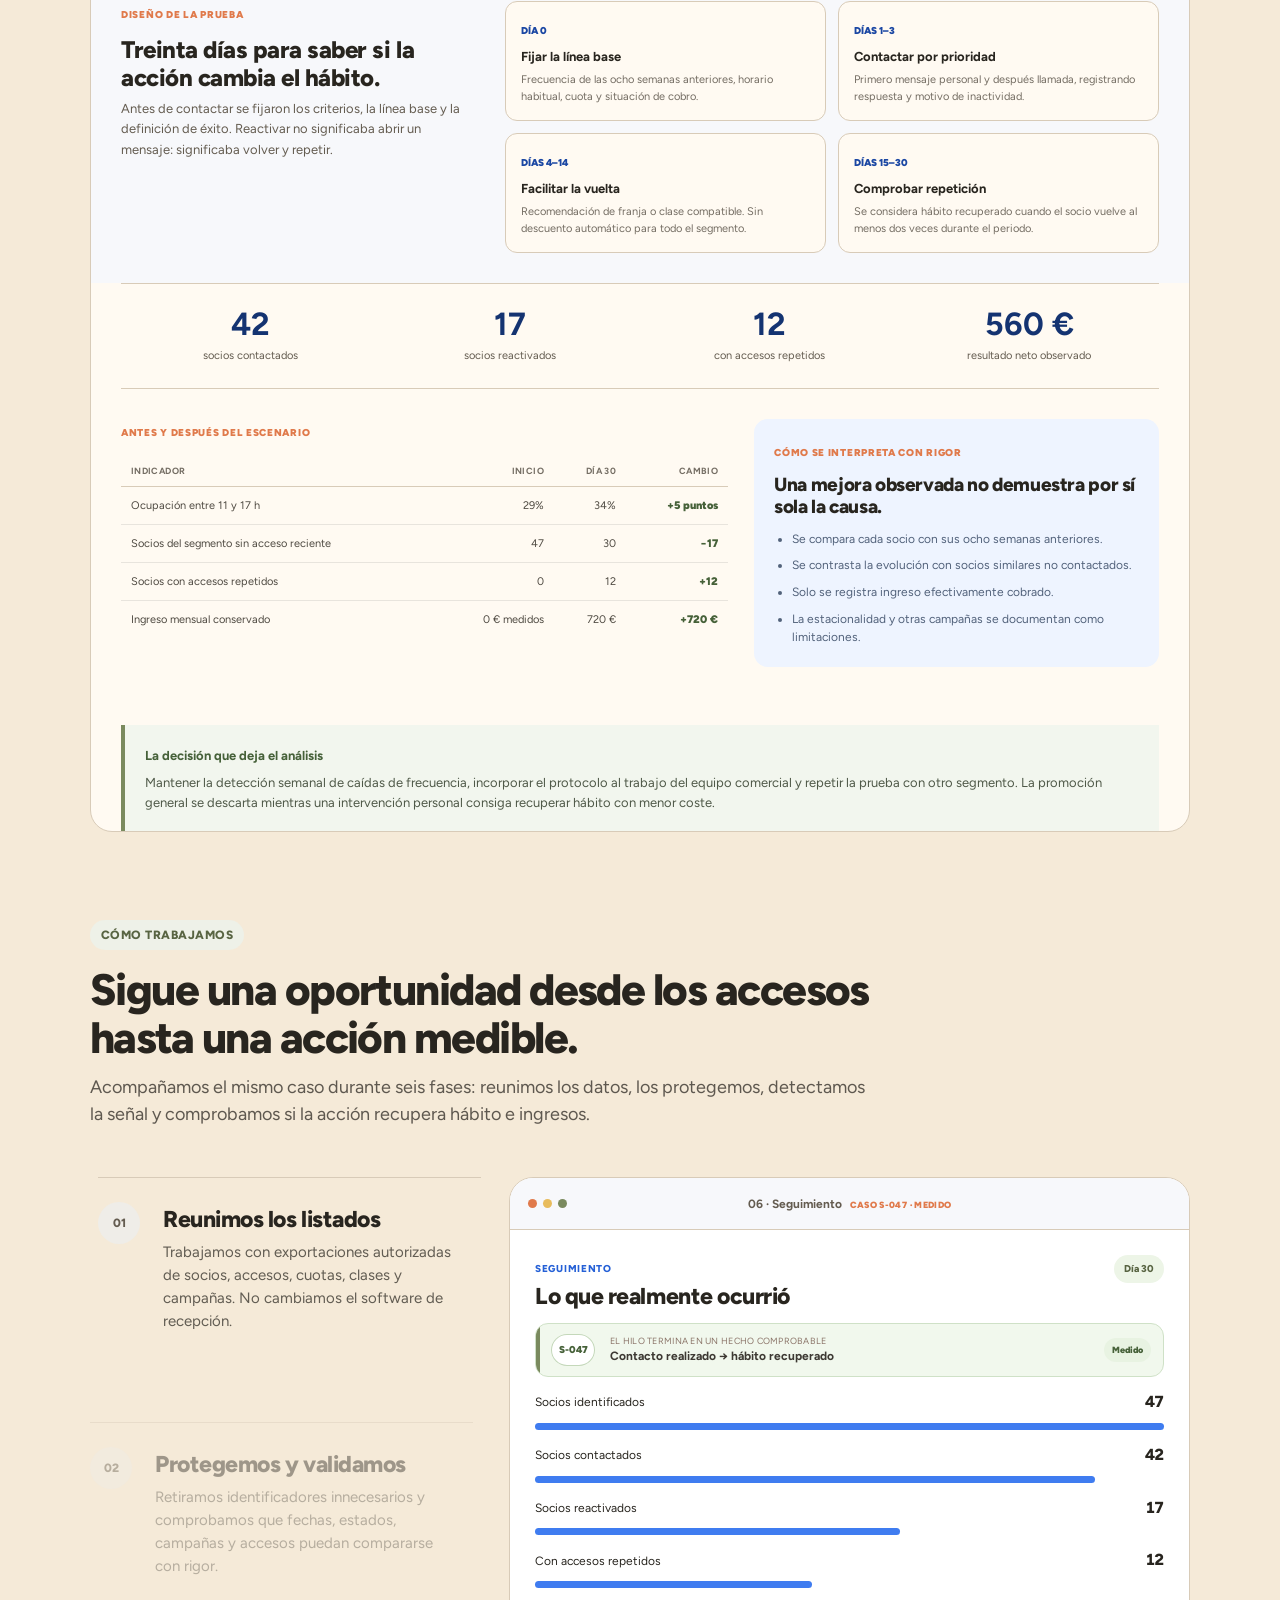
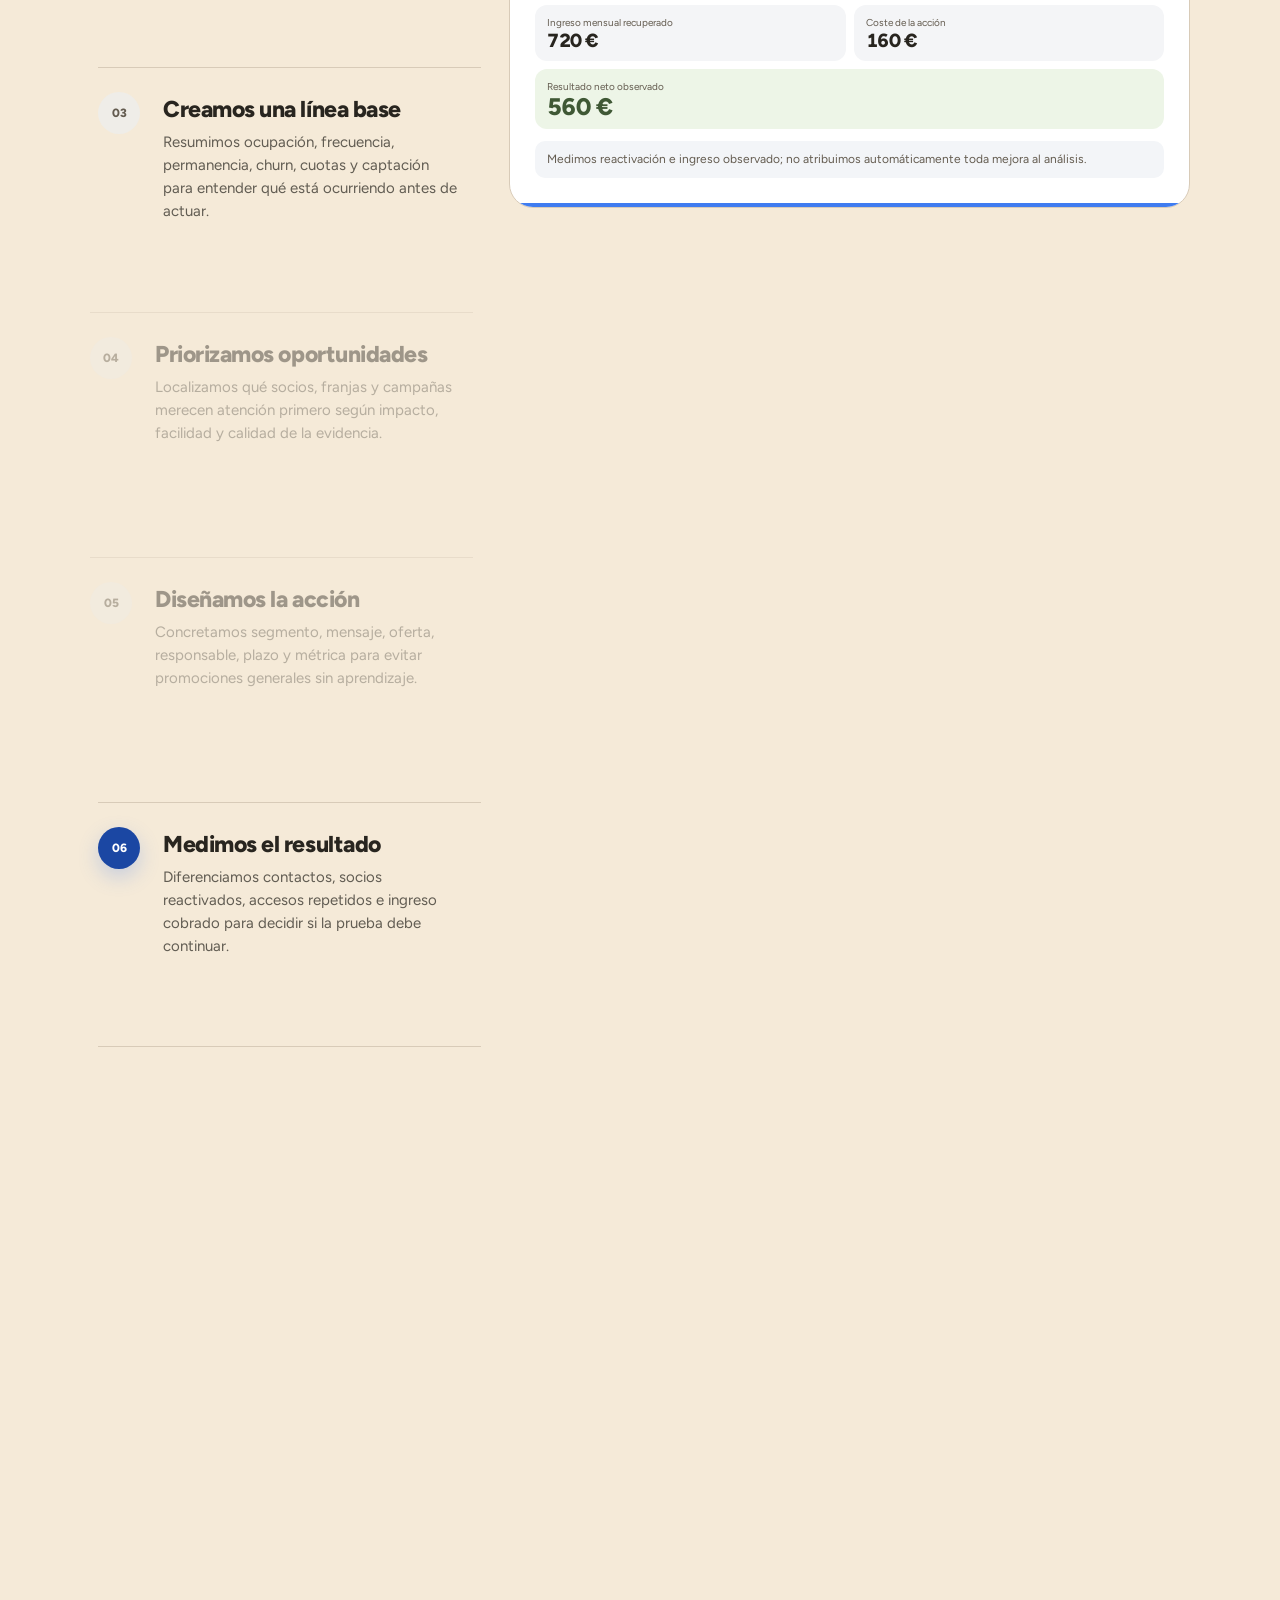
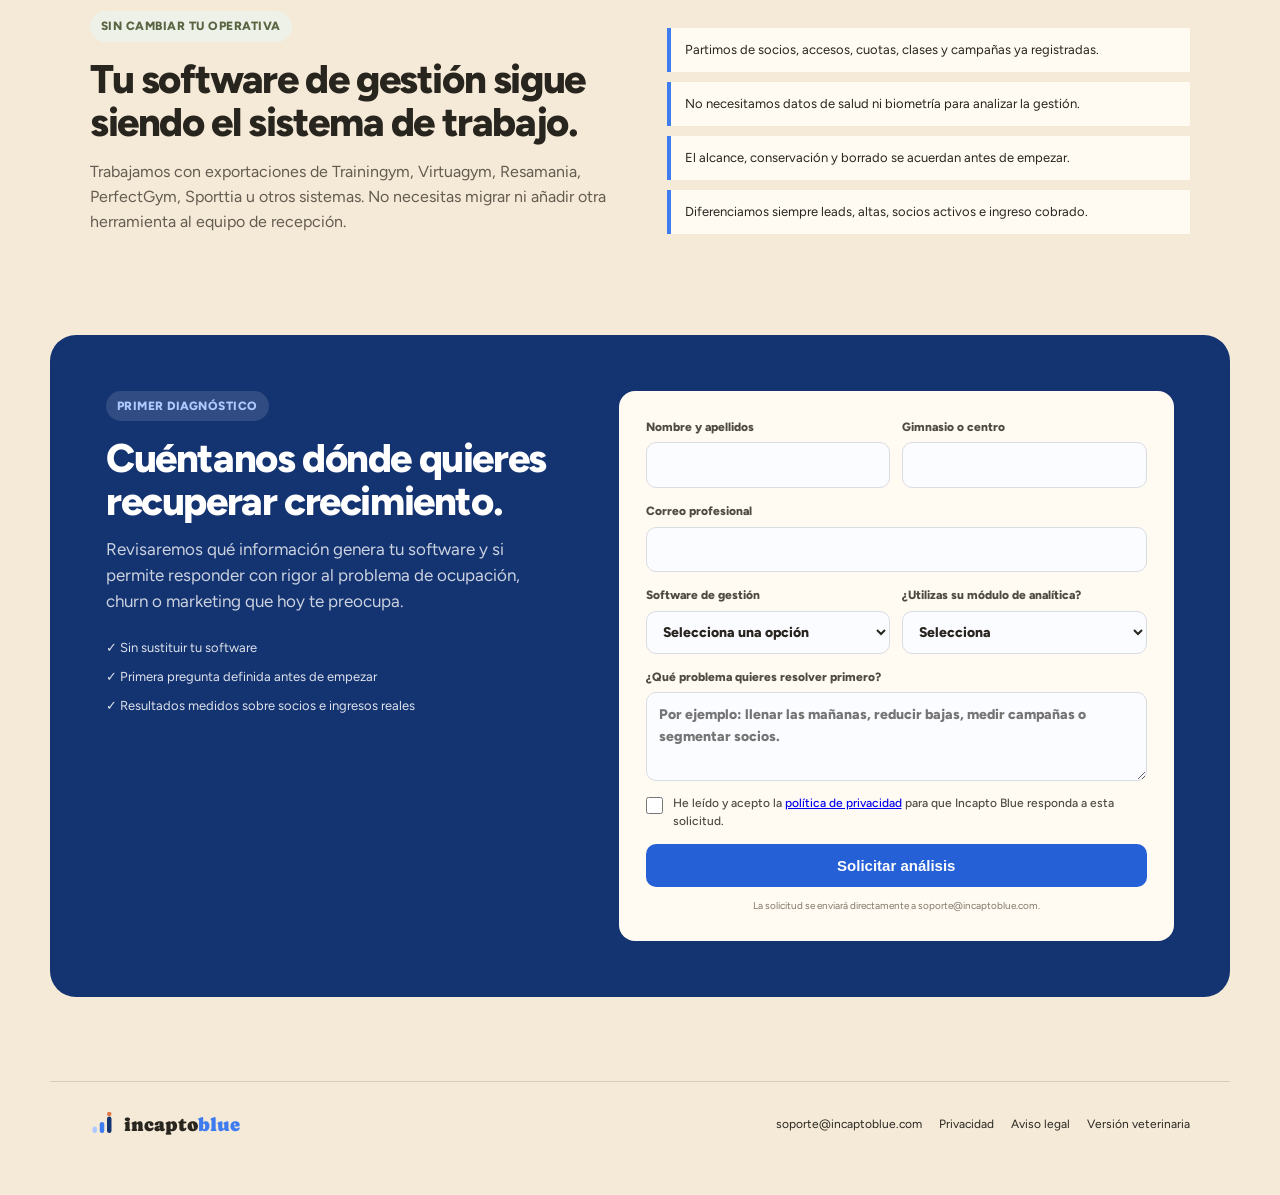
==== commit 242cc632: "Añade fotografía a los heroes sectoriales" ====
--- a/gimnasios/index.html
+++ b/gimnasios/index.html
@@ -10,7 +10,7 @@
   <link rel="canonical" href="https://incaptoblue.com/gimnasios/">
   <link rel="icon" href="../favicon.svg" type="image/svg+xml">
   <link rel="stylesheet" href="../styles.css?v=20260727-1">
-  <link rel="stylesheet" href="../sector.css?v=20260727-1">
+  <link rel="stylesheet" href="../sector.css?v=20260729-1">
 </head>
 <body>
 <div>
@@ -39,25 +39,18 @@
       <p class="sector-proof">Socios · accesos · clases · aforo · cuotas · impagos · campañas · bajas · entrenamiento personal</p>
     </div>
 
-    <div class="sector-snapshot" aria-label="Análisis de ocupación por franja horaria">
-      <div class="snapshot-head">
-        <div><small>Ejemplo de decisión</small><strong>Ocupación por franja</strong></div>
-      </div>
-      <div class="snapshot-body">
-        <p class="snapshot-question">¿Dónde hay capacidad disponible sin saturar la hora punta?</p>
-        <div class="occupancy-grid">
-          <div><span>07:00–09:00</span><strong>82%</strong></div>
-          <div class="is-valley"><span>11:00–13:00</span><strong>31%</strong></div>
-          <div class="is-valley"><span>15:00–17:00</span><strong>26%</strong></div>
-          <div><span>19:00–21:00</span><strong>94%</strong></div>
-        </div>
-        <div class="snapshot-list">
-          <div class="snapshot-row is-risk" style="--value:68%;"><span>Socios de mañana sin acceso en 14 días</span><strong>47</strong><i></i></div>
-          <div class="snapshot-row" style="--value:44%;"><span>Leads compatibles con horario valle</span><strong>126</strong><i></i></div>
-        </div>
-        <div class="snapshot-action"><span>Decisión prioritaria</span><strong>Oferta valle segmentada, no descuento general</strong></div>
-      </div>
-    </div>
+    <figure class="sector-hero-photo">
+      <img src="../assets/hero-gimnasios-propuesta.jpg" alt="Dos responsables de un gimnasio revisan la ocupación en una tableta durante una hora valle">
+      <figcaption class="hero-photo-insight" aria-label="Hallazgo sobre riesgo de abandono">
+        <span>Hallazgo principal</span>
+        <strong>Socios con señal de abandono</strong>
+        <div>
+          <small>Sin acceso en 14 días<br>con hábito previo de mañana</small>
+          <b>47</b>
+        </div>
+        <p><span>Primera acción</span>Contactar en 72 h y medir accesos repetidos</p>
+      </figcaption>
+    </figure>
   </header>
 
   <main>
--- a/sector.css
+++ b/sector.css
@@ -16,6 +16,17 @@
 .sector-actions { display: flex; flex-wrap: wrap; gap: 13px; margin-top: 30px; }
 .sector-actions .btn { padding: 14px 24px; font-size: 15px; text-decoration: none; }
 .sector-proof { margin-top: 16px !important; color: color-mix(in srgb, var(--color-text) 58%, transparent) !important; font-size: 12px !important; }
+
+.sector-hero-photo { position: relative; min-height: 510px; margin: 0; overflow: hidden; border: 1px solid var(--color-divider); border-radius: 22px; background: #d7d0c4; box-shadow: 10px 10px 0 var(--color-accent-200); }
+.sector-hero-photo > img { position: absolute; inset: 0; width: 100%; height: 100%; object-fit: cover; object-position: 58% center; }
+.hero-photo-insight { position: absolute; right: 18px; bottom: 18px; left: 18px; display: grid; gap: 5px; padding: 17px 18px; border: 1px solid rgba(20,51,113,.18); border-radius: 15px; background: rgba(255,252,246,.96); box-shadow: 0 12px 30px rgba(20,51,113,.14); }
+.hero-photo-insight > span { color: var(--color-accent-700); font-size: 9px; font-weight: 900; letter-spacing: .08em; text-transform: uppercase; }
+.hero-photo-insight > strong { font-size: 17px; }
+.hero-photo-insight > div { display: flex; align-items: end; justify-content: space-between; gap: 16px; margin-top: 5px; padding-top: 11px; border-top: 1px solid var(--color-divider); }
+.hero-photo-insight small { color: #645c50; font-size: 10px; line-height: 1.35; }
+.hero-photo-insight b { color: var(--color-accent-800); font-size: 32px; font-variant-numeric: tabular-nums; line-height: 1; }
+.hero-photo-insight p { display: flex; justify-content: space-between; gap: 14px; margin: 6px 0 0; padding: 9px 10px; border-left: 3px solid var(--ib-coral); background: #fff5ef; color: #714932; font-size: 10px; font-weight: 800; }
+.hero-photo-insight p span { color: #8a6958; font-weight: 600; }
 
 .sector-snapshot { overflow: hidden; border: 1px solid var(--color-divider); border-radius: 18px; background: var(--color-surface); box-shadow: 10px 10px 0 var(--color-accent-200); }
 .snapshot-head { display: flex; justify-content: space-between; gap: 16px; padding: 18px 20px; background: var(--ib-blue-deep); color: #fff; }
@@ -163,7 +174,7 @@
 @media (max-width: 940px) {
   .sector-hero { grid-template-columns: 1fr; }
   .sector-hero-copy { max-width: 760px; }
-  .sector-snapshot { max-width: 680px; }
+  .sector-snapshot, .sector-hero-photo { width: 100%; max-width: 680px; }
   .decision-panel { grid-template-columns: 1fr; }
   .case-study-header { grid-template-columns: 1fr; gap: 20px; }
   .case-study-story { grid-template-columns: 1fr; }
@@ -187,6 +198,9 @@
   .sector-hero h1 { font-size: 43px !important; }
   .sector-hero-copy > p { font-size: 17px; }
   .sector-snapshot { box-shadow: 7px 7px 0 var(--color-accent-200); }
+  .sector-hero-photo { min-height: 450px; box-shadow: 7px 7px 0 var(--color-accent-200); }
+  .hero-photo-insight { right: 13px; bottom: 13px; left: 13px; padding: 14px; }
+  .hero-photo-insight p { flex-direction: column; gap: 3px; }
   .sector-services, .sector-how, .sector-deliverables, .sector-trust, .sector-case-study { padding-top: 64px !important; }
   .sector-heading h2, .sector-trust h2 { font-size: 34px !important; }
   .pain-grid, .sector-process-grid, .sector-result-band > div, .sector-deliverables-grid, .sector-trust { grid-template-columns: 1fr; }
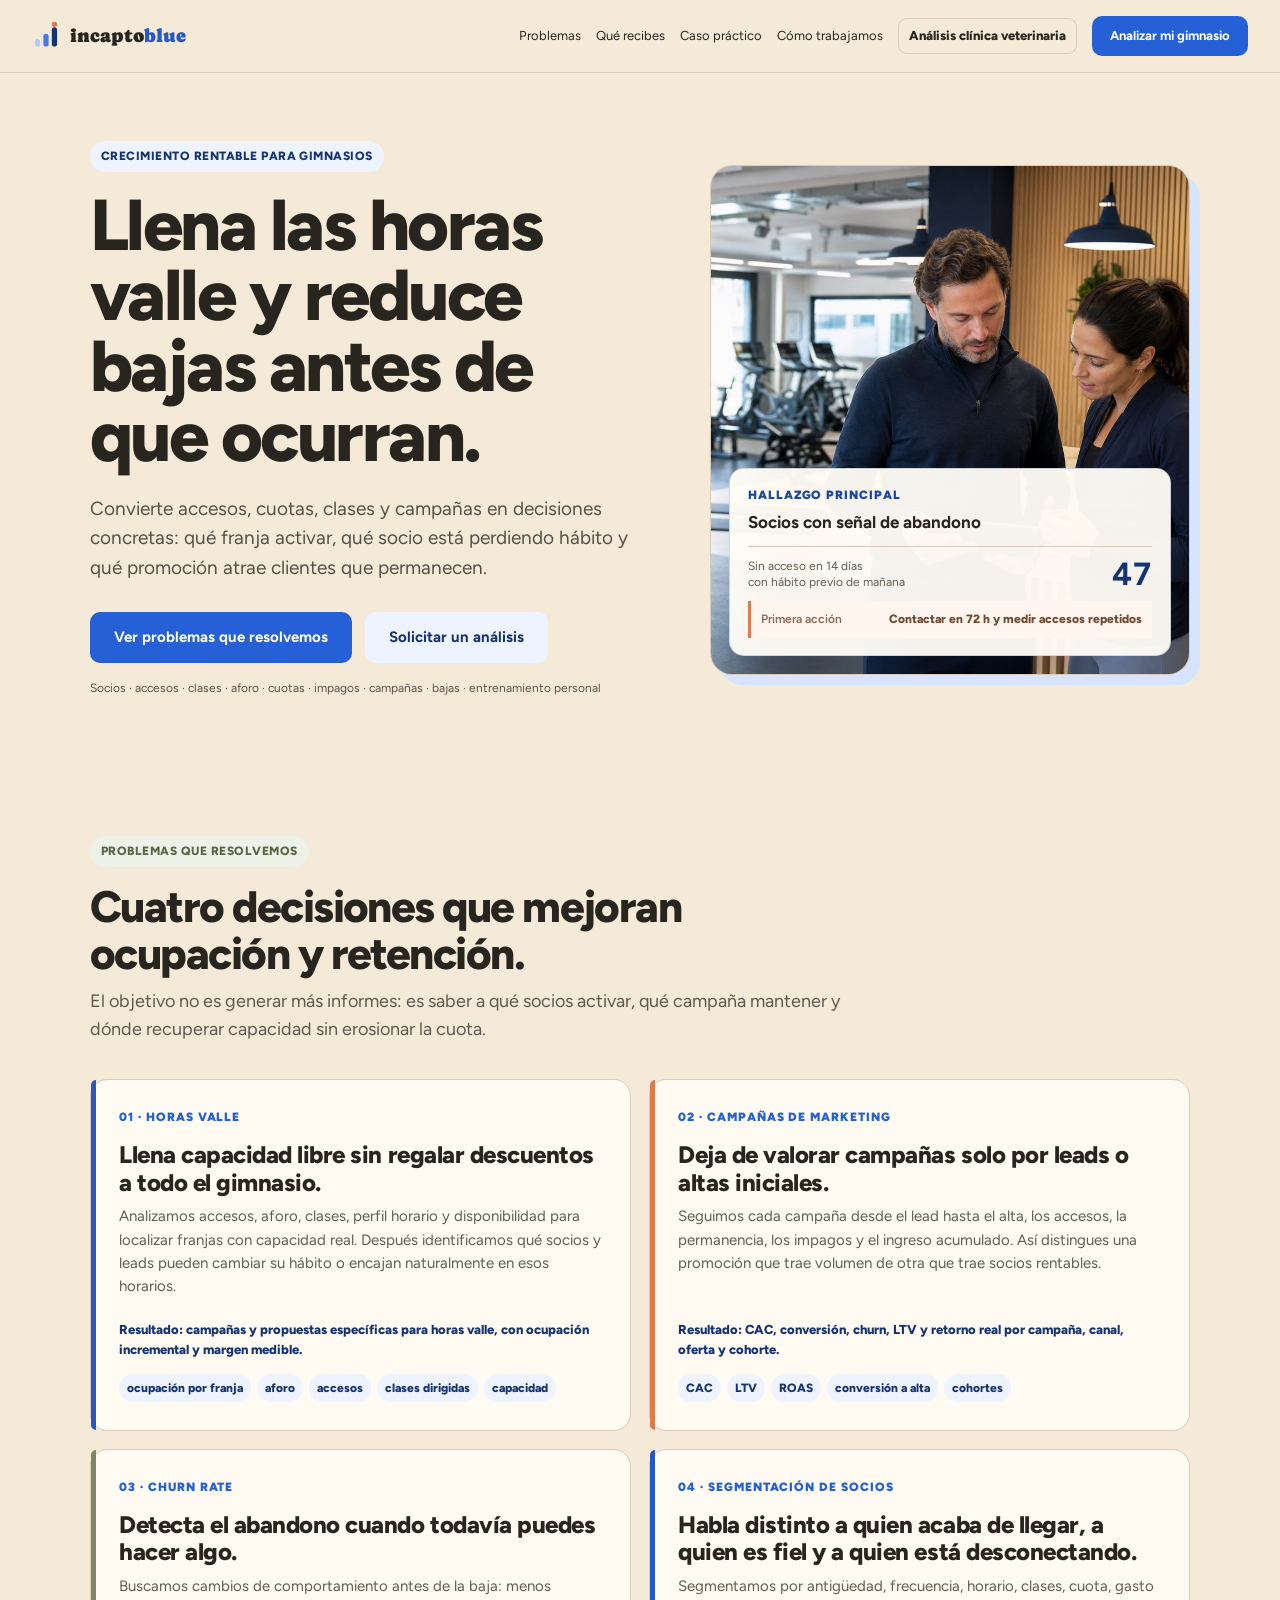
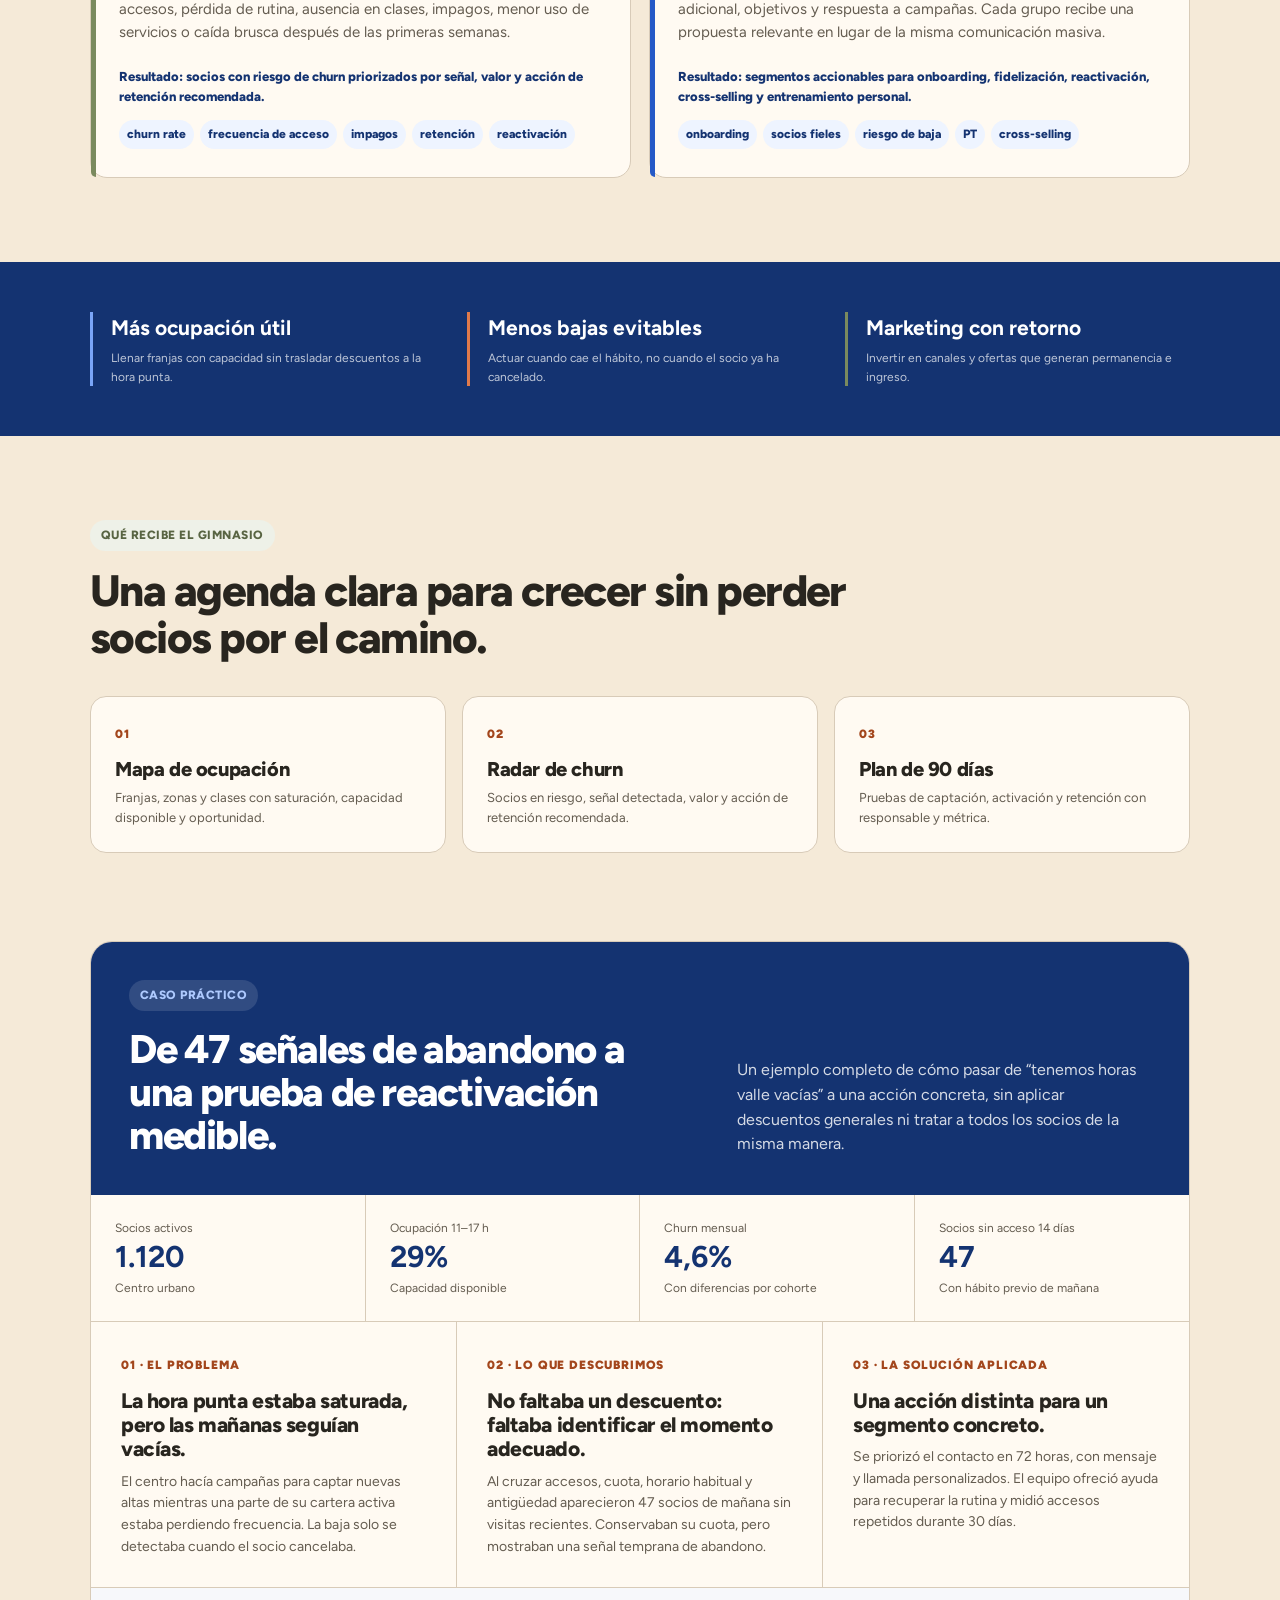
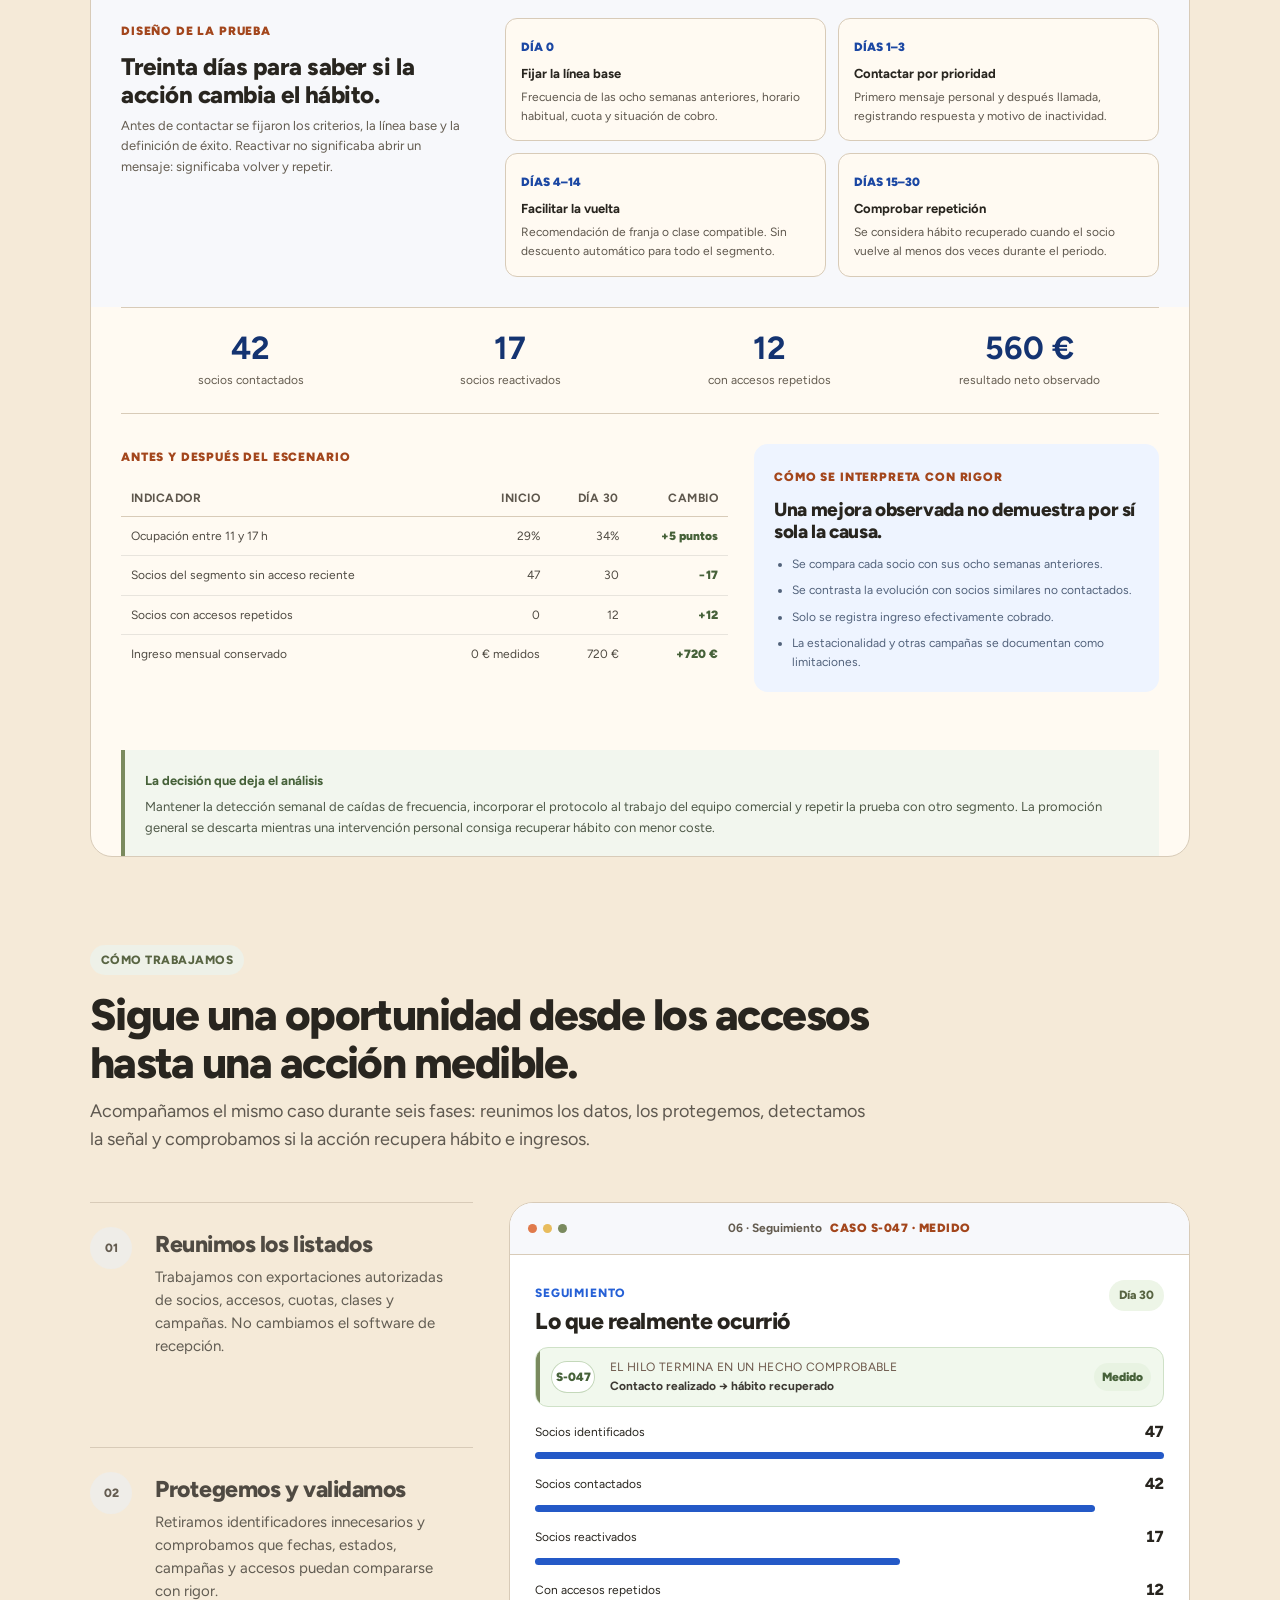
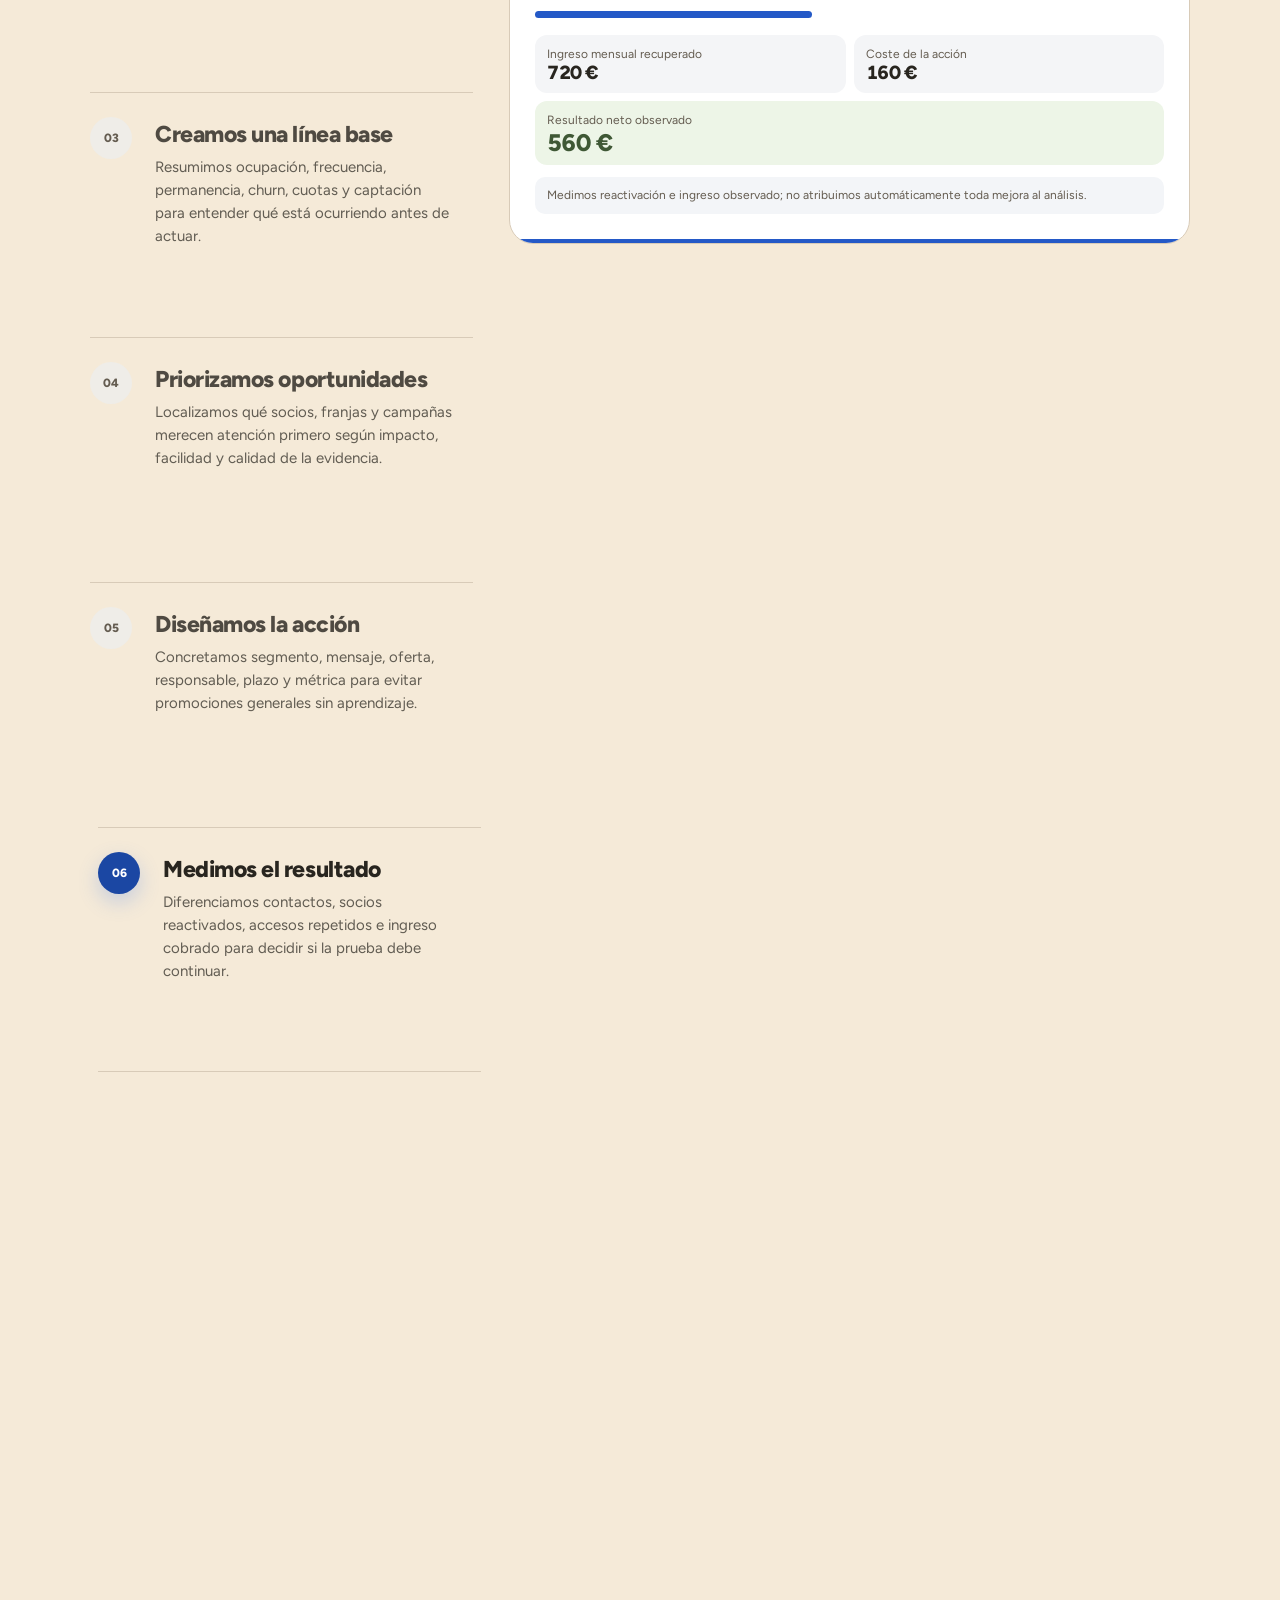
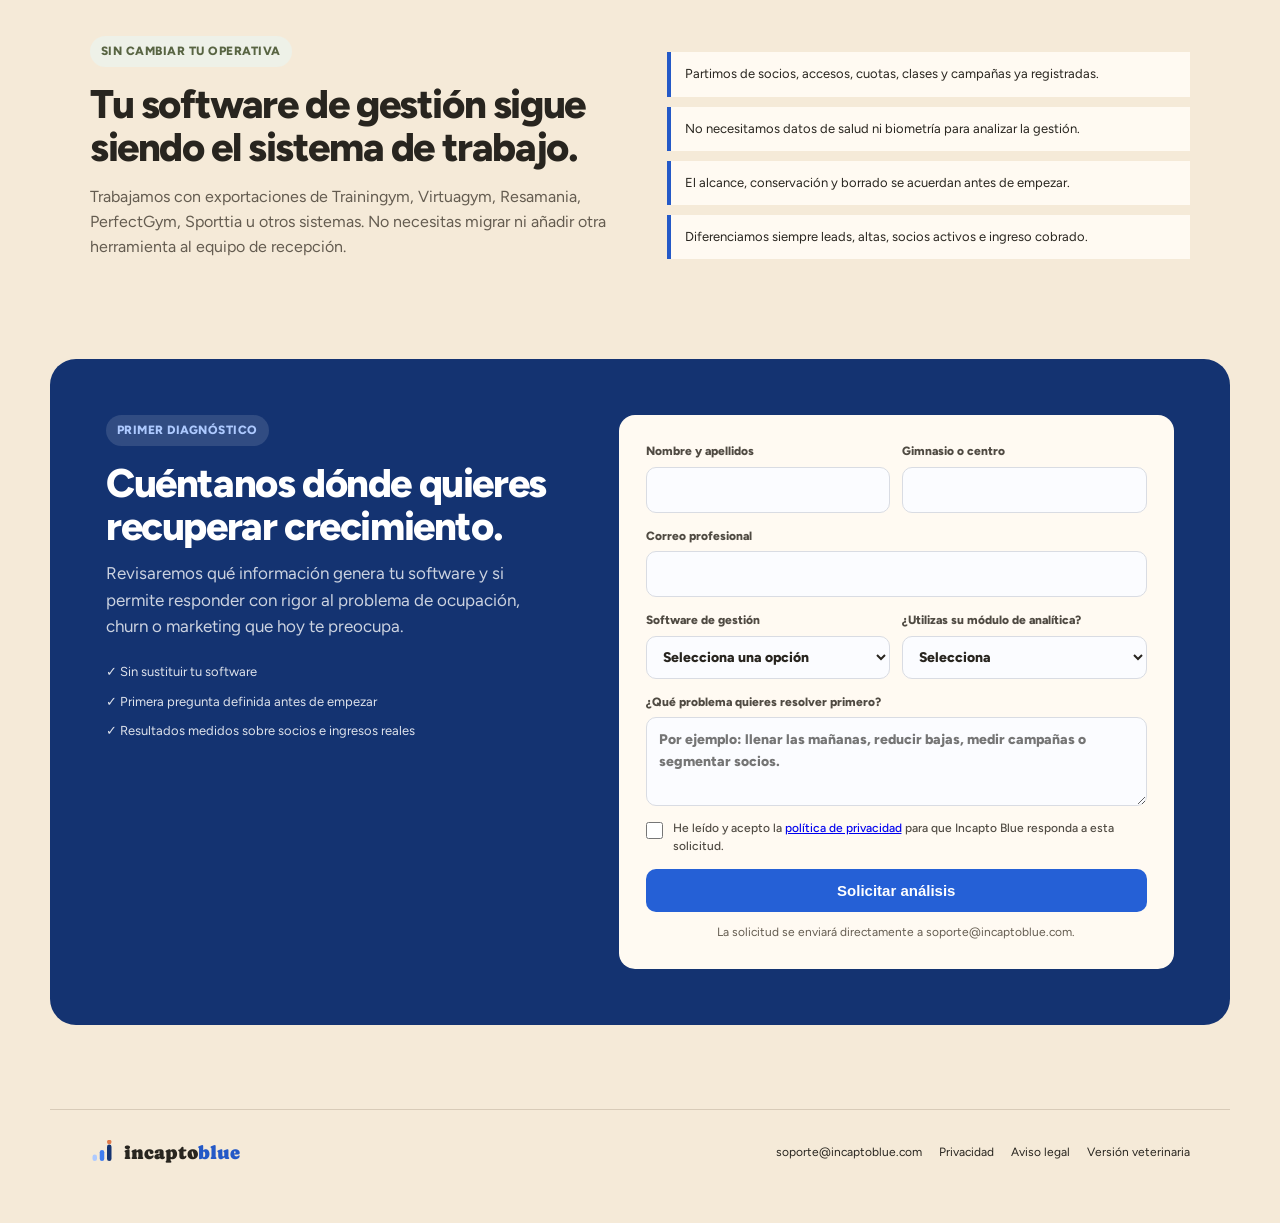
==== commit 00913c24: "Mejora la legibilidad y la accesibilidad de toda la web - Contraste AA en textos y enlaces de todas " ====
--- a/gimnasios/index.html
+++ b/gimnasios/index.html
@@ -9,8 +9,8 @@
   <meta name="theme-color" content="#143371">
   <link rel="canonical" href="https://incaptoblue.com/gimnasios/">
   <link rel="icon" href="../favicon.svg" type="image/svg+xml">
-  <link rel="stylesheet" href="../styles.css?v=20260727-1">
-  <link rel="stylesheet" href="../sector.css?v=20260729-1">
+  <link rel="stylesheet" href="../styles.css?v=20261105-a11y">
+  <link rel="stylesheet" href="../sector.css?v=20261105-a11y">
 </head>
 <body>
 <div>
@@ -173,7 +173,7 @@
         </div>
 
         <div class="case-study-reading">
-          <div class="case-study-comparison">
+          <div class="case-study-comparison" tabindex="0" role="region" aria-label="Tabla comparativa, desplazable en horizontal">
             <span class="case-study-kicker">Antes y después del escenario</span>
             <table>
               <thead><tr><th>Indicador</th><th>Inicio</th><th>Día 30</th><th>Cambio</th></tr></thead>
@@ -380,7 +380,7 @@
     </div>
   </footer>
 </div>
-<script src="../process-demo.js?v=20260727-1"></script>
+<script src="../process-demo.js?v=20261105-a11y"></script>
 <script src="../sector-contact.js"></script>
 </body>
 </html>
--- a/styles.css
+++ b/styles.css
@@ -5,21 +5,22 @@
   --color-surface: #fffaf2;
   --color-text: #28251f;
   --color-divider: #d8cbb8;
-  --color-accent: #3f7cf0;
+  --color-accent: #2459c7;
   --color-accent-100: #eef4ff;
   --color-accent-200: #d6e4ff;
   --color-accent-300: #aecaff;
   --color-accent-400: #7aa5f7;
-  --color-accent-500: #3f7cf0;
+  --color-accent-500: #2459c7;
   --color-accent-600: #2560d6;
   --color-accent-700: #1b47a3;
   --color-accent-800: #143371;
   --color-accent-900: #0f2448;
   --color-accent-2-100: #eef1e8;
-  --ib-blue: #3f7cf0;
+  --ib-blue: #2459c7;
   --ib-blue-deep: #143371;
   --ib-cyan: #17b3c4;
   --ib-coral: #e07a4b;
+  --ib-coral-text: #a3461c;
   --ib-sage: #7a8a5e;
   --font-body: "Figtree", system-ui, -apple-system, BlinkMacSystemFont, "Segoe UI", sans-serif;
   --font-heading: "Caprasimo", Georgia, serif;
@@ -30,23 +31,23 @@
 body { margin: 0; background: var(--color-bg); color: var(--color-text); font-family: var(--font-body); line-height: 1.55; }
 .hero-demo { position: relative; min-height: 468px; padding: 0; gap: 0; overflow: hidden; isolation: isolate; }
 .hero-demo::before { content: ""; position: absolute; inset: 0; z-index: -1; background: #fffaf2; }
-.hero-demo-head { min-height: 68px; display: flex; align-items: center; justify-content: space-between; gap: 16px; padding: 15px 19px; border-bottom: 0; background: var(--ib-blue-deep); color: #fff; }.hero-demo-head > div { min-width: 0; display: flex; flex-direction: column; }.hero-demo-head .card-kicker { color: var(--color-accent-300); font-size: 9px; }.hero-demo-head strong { overflow: hidden; font-family: var(--font-body); font-size: 17px; font-weight: 800; letter-spacing: -.015em; text-overflow: ellipsis; white-space: nowrap; }.hero-simulated { flex: 0 0 auto; padding: 5px 8px; border: 1px solid rgba(255,255,255,.32); border-radius: 999px; background: transparent; color: #fff; font-size: 8px; font-weight: 900; letter-spacing: .05em; text-transform: uppercase; }
+.hero-demo-head { min-height: 68px; display: flex; align-items: center; justify-content: space-between; gap: 16px; padding: 15px 19px; border-bottom: 0; background: var(--ib-blue-deep); color: #fff; }.hero-demo-head > div { min-width: 0; display: flex; flex-direction: column; }.hero-demo-head .card-kicker { color: var(--color-accent-300); font-size: 12px; }.hero-demo-head strong { overflow: hidden; font-family: var(--font-body); font-size: 17px; font-weight: 800; letter-spacing: -.015em; text-overflow: ellipsis; white-space: nowrap; }.hero-simulated { flex: 0 0 auto; padding: 5px 8px; border: 1px solid rgba(255,255,255,.32); border-radius: 999px; background: transparent; color: #fff; font-size: 12px; font-weight: 900; letter-spacing: .05em; text-transform: uppercase; }
 .hero-demo-stage { position: relative; height: 342px; overflow: hidden; }
 .hero-case-pill { position: absolute; top: 16px; right: 18px; z-index: 8; min-width: 78px; display: flex; flex-direction: column; align-items: flex-end; padding: 6px 10px; border: 1px solid #e4b49e; border-radius: 10px; background: #fff3ed; }.hero-case-pill small { color: #8b5c46; font-size: 7px; font-weight: 900; letter-spacing: .06em; text-transform: uppercase; }.hero-case-pill strong { color: var(--ib-coral); font-size: 13px; }
-.hero-scene { position: absolute; inset: 20px; display: grid; align-content: center; gap: 12px; padding-top: 38px; opacity: 0; transform: translateY(16px) scale(.985); pointer-events: none; }.hero-scene.is-active { z-index: 2; opacity: 1; transform: none; animation: heroSceneIn .52s cubic-bezier(.2,.75,.25,1) both; }.hero-scene p { margin: 0; color: #746d63; font-size: 11px; }.hero-scene > p { text-align: center; }
-.hero-file-card { display: grid; grid-template-columns: 48px 1fr 24px; align-items: center; gap: 12px; padding: 15px; border: 1px solid var(--color-accent-300); border-radius: 12px; background: #fff; }.hero-file-card > div { display: flex; flex-direction: column; }.hero-file-card small { color: #82796a; font-size: 10px; }.hero-file-card > b { color: #587744; }.hero-file-icon { width: 44px; height: 40px; display: grid; place-items: center; border-radius: 10px; background: var(--color-accent-100); color: var(--color-accent-700); font-size: 10px; font-weight: 900; }
-.hero-raw-row { display: grid; grid-template-columns: auto 1fr auto; gap: 8px; align-items: center; padding: 11px 13px; border-left: 4px solid var(--ib-coral); border-radius: 11px; background: #fff5ef; font-size: 11px; }.hero-raw-row > span:first-child { color: var(--ib-coral); font-weight: 900; }.hero-raw-row strong { color: #8b5c46; font-size: 10px; }
+.hero-scene { position: absolute; inset: 20px; display: grid; align-content: center; gap: 12px; padding-top: 38px; opacity: 0; transform: translateY(16px) scale(.985); pointer-events: none; }.hero-scene.is-active { z-index: 2; opacity: 1; transform: none; animation: heroSceneIn .52s cubic-bezier(.2,.75,.25,1) both; }.hero-scene p { margin: 0; color: #5e574d; font-size: 12px; }.hero-scene > p { text-align: center; }
+.hero-file-card { display: grid; grid-template-columns: 48px 1fr 24px; align-items: center; gap: 12px; padding: 15px; border: 1px solid var(--color-accent-300); border-radius: 12px; background: #fff; }.hero-file-card > div { display: flex; flex-direction: column; }.hero-file-card small { color: #645c50; font-size: 12px; }.hero-file-card > b { color: #587744; }.hero-file-icon { width: 44px; height: 40px; display: grid; place-items: center; border-radius: 10px; background: var(--color-accent-100); color: var(--color-accent-700); font-size: 12px; font-weight: 900; }
+.hero-raw-row { display: grid; grid-template-columns: auto 1fr auto; gap: 8px; align-items: center; padding: 11px 13px; border-left: 4px solid var(--ib-coral); border-radius: 11px; background: #fff5ef; font-size: 12px; }.hero-raw-row > span:first-child { color: var(--ib-coral); font-weight: 900; }.hero-raw-row strong { color: #8b5c46; font-size: 12px; }
 .hero-privacy-card { display: grid; grid-template-columns: 1fr 24px 1fr; align-items: center; gap: 8px; padding: 13px 15px; border-radius: 13px; background: #f5f7fb; font-size: 12px; }.hero-privacy-card i { color: #a19786; font-style: normal; text-align: center; }.hero-privacy-card strong { color: var(--color-accent-700); text-align: right; }.hero-privacy-card.is-removed strong { color: #8b5c46; text-decoration: line-through; }
-.hero-quality { display: grid; grid-template-columns: 1fr auto; gap: 8px; align-items: center; padding: 11px 13px; border: 1px solid #dbe5d5; border-radius: 12px; background: #f3f8ef; font-size: 11px; }.hero-quality strong { color: #587744; }.hero-quality i { grid-column: 1/-1; height: 6px; overflow: hidden; border-radius: 999px; background: #dce8d6; }.hero-quality b { display: block; width: 94%; height: 100%; border-radius: inherit; background: var(--ib-blue); animation: heroQuality 1s .18s ease both; }
-.hero-cohort-copy { display: grid; justify-items: center; }.hero-cohort-copy small { color: var(--color-accent-600); font-size: 9px; font-weight: 900; letter-spacing: .06em; text-transform: uppercase; }.hero-cohort-copy strong { margin-top: -5px; color: var(--color-accent-800); font-family: var(--font-body); font-size: 54px; font-weight: 800; font-variant-numeric: tabular-nums; letter-spacing: -.04em; line-height: 1; }.hero-cohort-copy span { color: #645c50; font-size: 12px; }
+.hero-quality { display: grid; grid-template-columns: 1fr auto; gap: 8px; align-items: center; padding: 11px 13px; border: 1px solid #dbe5d5; border-radius: 12px; background: #f3f8ef; font-size: 12px; }.hero-quality strong { color: #587744; }.hero-quality i { grid-column: 1/-1; height: 6px; overflow: hidden; border-radius: 999px; background: #dce8d6; }.hero-quality b { display: block; width: 94%; height: 100%; border-radius: inherit; background: var(--ib-blue); animation: heroQuality 1s .18s ease both; }
+.hero-cohort-copy { display: grid; justify-items: center; }.hero-cohort-copy small { color: var(--color-accent-600); font-size: 12px; font-weight: 900; letter-spacing: .06em; text-transform: uppercase; }.hero-cohort-copy strong { margin-top: -5px; color: var(--color-accent-800); font-family: var(--font-body); font-size: 54px; font-weight: 800; font-variant-numeric: tabular-nums; letter-spacing: -.04em; line-height: 1; }.hero-cohort-copy span { color: #645c50; font-size: 12px; }
 .hero-patient-cloud { max-width: 270px; display: flex; justify-content: center; gap: 8px; flex-wrap: wrap; margin: 2px auto 0; }.hero-patient-cloud i { width: 18px; height: 18px; border-radius: 50%; background: var(--color-accent-200); transform: scale(0); animation: heroDotIn .35s ease forwards; }.hero-patient-cloud i:nth-child(2n) { background: #dfe8f8; }.hero-patient-cloud i:nth-child(3n) { background: #d9e9e8; }.hero-patient-cloud i:nth-child(1) { animation-delay: .05s; }.hero-patient-cloud i:nth-child(2) { animation-delay: .1s; }.hero-patient-cloud i:nth-child(3) { animation-delay: .15s; }.hero-patient-cloud i:nth-child(4) { animation-delay: .2s; }.hero-patient-cloud i:nth-child(5) { animation-delay: .25s; }.hero-patient-cloud i:nth-child(6) { animation-delay: .3s; }.hero-patient-cloud i:nth-child(7) { animation-delay: .35s; }.hero-patient-cloud i:nth-child(8) { animation-delay: .4s; }.hero-patient-cloud i:nth-child(9) { animation-delay: .45s; }.hero-patient-cloud i:nth-child(10) { animation-delay: .5s; }.hero-patient-cloud i:nth-child(11) { animation-delay: .55s; }.hero-patient-cloud i.is-case { background: var(--ib-coral); box-shadow: 0 0 0 6px rgba(224, 122, 75, .14); animation-delay: .65s; }
-.hero-priority-card { display: grid; grid-template-columns: 14px 1fr auto; gap: 12px; align-items: center; padding: 18px; border: 1px solid #e4b49e; border-radius: 14px; background: #fff5ef; }.hero-priority-card > div { min-width: 0; display: flex; flex-direction: column; }.hero-priority-card small { color: #a06040; font-size: 8px; font-weight: 900; letter-spacing: .05em; text-transform: uppercase; }.hero-priority-card strong { font-size: 14px; }.hero-priority-card span { color: #746d63; font-size: 10px; }.hero-priority-card > b { width: 36px; height: 36px; display: grid; place-items: center; border-radius: 50%; background: var(--ib-coral); color: #fff; font-family: var(--font-heading); }.hero-priority-dot { width: 10px; height: 10px; border-radius: 50%; background: var(--ib-coral); box-shadow: 0 0 0 5px rgba(224, 122, 75, .13); }
-.hero-estimate { display: flex; justify-content: space-between; gap: 12px; padding: 11px 13px; border-radius: 11px; background: #f4f5f7; color: #645c50; font-size: 10px; }.hero-estimate strong { color: #8b5c46; }
-.hero-task-card { display: grid; grid-template-columns: 48px 1fr; gap: 14px; align-items: center; padding: 20px; border: 1px solid var(--color-accent-300); border-radius: 14px; background: #fff; }.hero-task-check { width: 44px; height: 44px; display: grid; place-items: center; border-radius: 50%; background: var(--color-accent); color: #fff; font-size: 18px; box-shadow: 0 0 0 7px var(--color-accent-100); }.hero-task-card > div { display: flex; flex-direction: column; }.hero-task-card small { color: var(--color-accent-600); font-size: 8px; font-weight: 900; letter-spacing: .06em; text-transform: uppercase; }.hero-task-card strong { font-size: 17px; }.hero-task-card p { text-align: left; }
-.hero-task-meta { display: flex; gap: 8px; flex-wrap: wrap; }.hero-task-meta span { padding: 6px 9px; border-radius: 999px; background: #eef2f8; color: #52627b; font-size: 9px; font-weight: 800; }
-.hero-result-orbit { width: 72px; height: 72px; display: grid; place-items: center; margin: 0 auto -5px; border-radius: 50%; background: #edf5e7; box-shadow: 0 0 0 13px rgba(122, 138, 94, .09); }.hero-result-orbit span { width: 42px; height: 42px; display: grid; place-items: center; border-radius: 50%; background: #6f8757; color: #fff; font-size: 20px; animation: heroResultPulse 1.1s ease both; }.hero-result-copy { display: grid; justify-items: center; }.hero-result-copy small { color: #587744; font-size: 8px; font-weight: 900; letter-spacing: .06em; text-transform: uppercase; }.hero-result-copy strong { font-family: var(--font-body); font-size: 24px; font-weight: 800; letter-spacing: -.02em; }.hero-result-copy span { color: #746d63; font-size: 10px; }
-.hero-result-group { display: grid; grid-template-columns: 1fr auto; gap: 2px 10px; padding: 10px 12px; border-radius: 11px; background: #f4f6f2; }.hero-result-group span { color: #645c50; font-size: 9px; }.hero-result-group strong { color: #466139; font-size: 11px; }.hero-result-group small { grid-column: 1/-1; color: #82796a; font-size: 8px; }
-.hero-demo-footer { min-height: 58px; display: grid; grid-template-columns: 1fr auto auto; align-items: center; gap: 12px; padding: 12px 18px; border-top: 1px solid var(--color-divider); background: #f5ead8; }.hero-timeline { position: relative; display: flex; justify-content: space-between; align-items: center; }.hero-timeline::before { content: ""; position: absolute; left: 12px; right: 12px; height: 2px; background: #d8cbb8; }.hero-timeline > button { position: relative; z-index: 2; width: 24px; height: 24px; display: grid; place-items: center; border: 0; padding: 0; border-radius: 50%; background: transparent; cursor: pointer; }.hero-timeline > button::before { content: ""; width: 8px; height: 8px; border: 2px solid #d8cbb8; border-radius: 50%; background: #fffaf2; transition: border-color .25s ease, background .25s ease, transform .25s ease, box-shadow .25s ease; }.hero-timeline > button:hover::before { border-color: var(--color-accent-400); transform: scale(1.35); }.hero-timeline > button:focus-visible { outline: 2px solid var(--color-accent-400); outline-offset: 1px; }.hero-timeline > button.is-active::before { border-color: var(--ib-coral); background: var(--ib-coral); transform: scale(1.35); box-shadow: 0 0 0 4px rgba(224, 122, 75, .12); }.hero-timeline > button.is-done::before { border-color: var(--color-accent); background: var(--color-accent); }.hero-timeline > span { position: absolute; left: 12px; z-index: 1; width: 0; max-width: calc(100% - 24px); height: 2px; background: var(--color-accent); transition: width .4s ease; }.hero-demo-footer > span { min-width: 56px; color: #645c50; font-size: 9px; font-weight: 900; letter-spacing: .04em; text-align: right; text-transform: uppercase; }.hero-demo-footer > button { display: none; border: 0; padding: 5px 0; background: transparent; color: var(--color-accent-700); font: inherit; font-size: 9px; font-weight: 900; cursor: pointer; white-space: nowrap; }.hero-demo.is-complete .hero-demo-footer > button, .hero-demo.is-paused .hero-demo-footer > button { display: block; }
+.hero-priority-card { display: grid; grid-template-columns: 14px 1fr auto; gap: 12px; align-items: center; padding: 18px; border: 1px solid #e4b49e; border-radius: 14px; background: #fff5ef; }.hero-priority-card > div { min-width: 0; display: flex; flex-direction: column; }.hero-priority-card small { color: #a06040; font-size: 12px; font-weight: 900; letter-spacing: .05em; text-transform: uppercase; }.hero-priority-card strong { font-size: 14px; }.hero-priority-card span { color: #5e574d; font-size: 12px; }.hero-priority-card > b { width: 36px; height: 36px; display: grid; place-items: center; border-radius: 50%; background: var(--ib-coral); color: #fff; font-family: var(--font-heading); }.hero-priority-dot { width: 10px; height: 10px; border-radius: 50%; background: var(--ib-coral); box-shadow: 0 0 0 5px rgba(224, 122, 75, .13); }
+.hero-estimate { display: flex; justify-content: space-between; gap: 12px; padding: 11px 13px; border-radius: 11px; background: #f4f5f7; color: #645c50; font-size: 12px; }.hero-estimate strong { color: #8b5c46; }
+.hero-task-card { display: grid; grid-template-columns: 48px 1fr; gap: 14px; align-items: center; padding: 20px; border: 1px solid var(--color-accent-300); border-radius: 14px; background: #fff; }.hero-task-check { width: 44px; height: 44px; display: grid; place-items: center; border-radius: 50%; background: var(--color-accent); color: #fff; font-size: 18px; box-shadow: 0 0 0 7px var(--color-accent-100); }.hero-task-card > div { display: flex; flex-direction: column; }.hero-task-card small { color: var(--color-accent-600); font-size: 12px; font-weight: 900; letter-spacing: .06em; text-transform: uppercase; }.hero-task-card strong { font-size: 17px; }.hero-task-card p { text-align: left; }
+.hero-task-meta { display: flex; gap: 8px; flex-wrap: wrap; }.hero-task-meta span { padding: 6px 9px; border-radius: 999px; background: #eef2f8; color: #52627b; font-size: 12px; font-weight: 800; }
+.hero-result-orbit { width: 72px; height: 72px; display: grid; place-items: center; margin: 0 auto -5px; border-radius: 50%; background: #edf5e7; box-shadow: 0 0 0 13px rgba(122, 138, 94, .09); }.hero-result-orbit span { width: 42px; height: 42px; display: grid; place-items: center; border-radius: 50%; background: #6f8757; color: #fff; font-size: 20px; animation: heroResultPulse 1.1s ease both; }.hero-result-copy { display: grid; justify-items: center; }.hero-result-copy small { color: #587744; font-size: 12px; font-weight: 900; letter-spacing: .06em; text-transform: uppercase; }.hero-result-copy strong { font-family: var(--font-body); font-size: 24px; font-weight: 800; letter-spacing: -.02em; }.hero-result-copy span { color: #5e574d; font-size: 12px; }
+.hero-result-group { display: grid; grid-template-columns: 1fr auto; gap: 2px 10px; padding: 10px 12px; border-radius: 11px; background: #f4f6f2; }.hero-result-group span { color: #645c50; font-size: 12px; }.hero-result-group strong { color: #466139; font-size: 12px; }.hero-result-group small { grid-column: 1/-1; color: #645c50; font-size: 12px; }
+.hero-demo-footer { min-height: 58px; display: grid; grid-template-columns: 1fr auto auto; align-items: center; gap: 12px; padding: 12px 18px; border-top: 1px solid var(--color-divider); background: #f5ead8; }.hero-timeline { position: relative; display: flex; justify-content: space-between; align-items: center; }.hero-timeline::before { content: ""; position: absolute; left: 12px; right: 12px; height: 2px; background: #d8cbb8; }.hero-timeline > button { position: relative; z-index: 2; width: 24px; height: 24px; display: grid; place-items: center; border: 0; padding: 0; border-radius: 50%; background: transparent; cursor: pointer; }.hero-timeline > button::before { content: ""; width: 8px; height: 8px; border: 2px solid #d8cbb8; border-radius: 50%; background: #fffaf2; transition: border-color .25s ease, background .25s ease, transform .25s ease, box-shadow .25s ease; }.hero-timeline > button:hover::before { border-color: var(--color-accent-400); transform: scale(1.35); }.hero-timeline > button:focus-visible { outline: 2px solid var(--color-accent-400); outline-offset: 1px; }.hero-timeline > button.is-active::before { border-color: var(--ib-coral); background: var(--ib-coral); transform: scale(1.35); box-shadow: 0 0 0 4px rgba(224, 122, 75, .12); }.hero-timeline > button.is-done::before { border-color: var(--color-accent); background: var(--color-accent); }.hero-timeline > span { position: absolute; left: 12px; z-index: 1; width: 0; max-width: calc(100% - 24px); height: 2px; background: var(--color-accent); transition: width .4s ease; }.hero-demo-footer > span { min-width: 56px; color: #645c50; font-size: 12px; font-weight: 900; letter-spacing: .04em; text-align: right; text-transform: uppercase; }.hero-demo-footer > button { display: none; border: 0; padding: 5px 0; background: transparent; color: var(--color-accent-700); font: inherit; font-size: 12px; font-weight: 900; cursor: pointer; white-space: nowrap; }.hero-demo.is-complete .hero-demo-footer > button, .hero-demo.is-paused .hero-demo-footer > button { display: block; }
 @keyframes heroSceneIn { from { opacity: 0; transform: translateY(16px) scale(.985); } to { opacity: 1; transform: none; } }
 @keyframes heroQuality { from { width: 0; } to { width: 94%; } }
 @keyframes heroDotIn { from { transform: scale(0); } to { transform: scale(1); } }
@@ -92,7 +93,8 @@
 .demo-disclaimer { margin-top: 20px; padding: 13px 16px; border: 1px solid var(--color-accent-200); border-radius: 13px; background: var(--color-accent-100); color: var(--color-accent-900); font-size: 13px; }
 .process-layout { display: grid; grid-template-columns: minmax(260px, .72fr) minmax(0, 1.28fr); gap: 36px; align-items: start; margin-top: 48px; }
 .process-steps { display: flex; flex-direction: column; padding-bottom: clamp(400px, 55vh, 480px); }
-.process-step { display: grid; grid-template-columns: 48px 1fr; gap: 17px; min-height: 245px; padding: 24px 20px 30px 0; border-top: 1px solid var(--color-divider); opacity: .42; transition: opacity .28s ease, transform .28s ease; cursor: pointer; }
+.process-step { display: grid; grid-template-columns: 48px 1fr; gap: 17px; min-height: 245px; padding: 24px 20px 30px 0; border-top: 1px solid var(--color-divider); opacity: 1; transition: transform .28s ease; cursor: pointer; }
+.process-step:not(.is-active) h3 { color: #4f4a42; }
 .process-step:last-child { border-bottom: 1px solid var(--color-divider); }
 .process-step.is-active { opacity: 1; transform: translateX(8px); }
 .step-number { width: 42px; height: 42px; display: grid; place-items: center; border-radius: 50%; background: #efede8; color: #645c50; font-size: 12px; font-weight: 800; transition: background .28s ease, color .28s ease, box-shadow .28s ease; }
@@ -102,11 +104,11 @@
 .demo-sticky { position: sticky; top: 104px; }
 .demo-window { min-height: 590px; overflow: hidden; border: 1px solid var(--color-divider); border-radius: 24px; background: #fff; }
 .demo-toolbar { height: 52px; display: grid; grid-template-columns: 1fr auto 1fr; align-items: center; gap: 12px; padding: 0 18px; border-bottom: 1px solid var(--color-divider); background: #f7f8fb; color: #645c50; font-size: 12px; font-weight: 700; }
-.demo-stage-copy { display: flex; align-items: baseline; justify-content: center; gap: 8px; white-space: nowrap; }.demo-stage-copy small { color: var(--ib-coral); font-size: 9px; font-weight: 900; letter-spacing: .04em; text-transform: uppercase; }
+.demo-stage-copy { display: flex; align-items: baseline; justify-content: center; gap: 8px; white-space: nowrap; }.demo-stage-copy small { color: var(--ib-coral-text); font-size: 12px; font-weight: 900; letter-spacing: .04em; text-transform: uppercase; }
 .demo-dots { display: flex; gap: 6px; }
 .demo-dots i { width: 9px; height: 9px; border-radius: 50%; background: #d7d4ce; }
 .demo-dots i:first-child { background: #e07a4b; }.demo-dots i:nth-child(2) { background: #e8bc5d; }.demo-dots i:last-child { background: #7a8a5e; }
-.demo-badge { justify-self: end; padding: 5px 8px; border-radius: 999px; background: var(--color-accent-100); color: var(--color-accent-700); font-size: 10px; text-transform: uppercase; letter-spacing: .04em; }
+.demo-badge { justify-self: end; padding: 5px 8px; border-radius: 999px; background: var(--color-accent-100); color: var(--color-accent-700); font-size: 12px; text-transform: uppercase; letter-spacing: .04em; }
 .demo-screen { display: none; min-height: 532px; padding: 25px; }
 .demo-screen.is-active { display: block; }
 .demo-screen.is-active.stage-forward { animation: stageForward .32s ease both; }
@@ -115,17 +117,17 @@
 @keyframes stageBackward { from { opacity: 0; transform: translateY(-10px); } to { opacity: 1; transform: translateY(0); } }
 .screen-heading { display: flex; align-items: flex-start; justify-content: space-between; gap: 16px; margin-bottom: 13px; }
 .screen-heading h3 { margin: 3px 0 0; font-size: 23px; }
-.eyebrow { color: var(--color-accent-600); font-size: 10px; font-weight: 800; letter-spacing: .07em; text-transform: uppercase; }
-.status-chip { flex: 0 0 auto; padding: 6px 10px; border-radius: 999px; background: var(--color-accent-100); color: var(--color-accent-700); font-size: 10px; font-weight: 800; }
+.eyebrow { color: var(--color-accent-600); font-size: 12px; font-weight: 800; letter-spacing: .07em; text-transform: uppercase; }
+.status-chip { flex: 0 0 auto; padding: 6px 10px; border-radius: 999px; background: var(--color-accent-100); color: var(--color-accent-700); font-size: 12px; font-weight: 800; }
 .status-secure { background: #edf5e7; color: #586442; }
-.case-thread { position: relative; display: grid; grid-template-columns: 48px minmax(0, 1fr) auto; align-items: center; gap: 11px; margin-bottom: 13px; padding: 10px 12px 10px 15px; overflow: hidden; border: 1px solid #efd9ce; border-radius: 13px; background: #fff6f0; }.case-thread::before { content: ""; position: absolute; inset: 0 auto 0 0; width: 4px; background: var(--ib-coral); }.case-token { width: 44px; height: 32px; display: grid; place-items: center; border-radius: 999px; background: #fff; color: #8b5c46; box-shadow: inset 0 0 0 1px #e8c9b9; font-size: 10px; font-weight: 900; }.case-thread > div { min-width: 0; display: flex; flex-direction: column; }.case-thread small { color: #8b7569; font-size: 9px; letter-spacing: .03em; text-transform: uppercase; }.case-thread strong { overflow: hidden; color: #3d3933; font-size: 12px; text-overflow: ellipsis; white-space: nowrap; }.case-state { padding: 5px 8px; border-radius: 999px; background: #fff0e8; color: #8b5c46; font-size: 9px; font-weight: 900; white-space: nowrap; }.case-thread.is-complete { border-color: #cfe1c7; background: #f1f8ed; }.case-thread.is-complete::before { background: var(--ib-sage); }.case-thread.is-complete .case-token { color: #466139; box-shadow: inset 0 0 0 1px #c4d8ba; }.case-thread.is-complete .case-state { background: #e8f3e2; color: #466139; }
+.case-thread { position: relative; display: grid; grid-template-columns: 48px minmax(0, 1fr) auto; align-items: center; gap: 11px; margin-bottom: 13px; padding: 10px 12px 10px 15px; overflow: hidden; border: 1px solid #efd9ce; border-radius: 13px; background: #fff6f0; }.case-thread::before { content: ""; position: absolute; inset: 0 auto 0 0; width: 4px; background: var(--ib-coral); }.case-token { width: 44px; height: 32px; display: grid; place-items: center; border-radius: 999px; background: #fff; color: #8b5c46; box-shadow: inset 0 0 0 1px #e8c9b9; font-size: 12px; font-weight: 900; }.case-thread > div { min-width: 0; display: flex; flex-direction: column; }.case-thread small { color: #6b5649; font-size: 12px; letter-spacing: .03em; text-transform: uppercase; }.case-thread strong { overflow: hidden; color: #3d3933; font-size: 12px; text-overflow: ellipsis; white-space: nowrap; }.case-state { padding: 5px 8px; border-radius: 999px; background: #fff0e8; color: #8b5c46; font-size: 12px; font-weight: 900; white-space: nowrap; }.case-thread.is-complete { border-color: #cfe1c7; background: #f1f8ed; }.case-thread.is-complete::before { background: var(--ib-sage); }.case-thread.is-complete .case-token { color: #466139; box-shadow: inset 0 0 0 1px #c4d8ba; }.case-thread.is-complete .case-state { background: #e8f3e2; color: #466139; }
 .journey-focus { position: relative; border-color: #e9bda7 !important; background: #fff8f4 !important; box-shadow: none; }.journey-focus::after { content: "Hilo del caso"; position: absolute; top: -7px; right: 10px; padding: 2px 6px; border-radius: 999px; background: var(--ib-coral); color: #fff; font-size: 7px; font-weight: 900; letter-spacing: .04em; text-transform: uppercase; }
 .file-list { display: grid; gap: 6px; }
 .file-list > div { display: grid; grid-template-columns: 42px 1fr 26px; align-items: center; gap: 12px; padding: 8px 12px; border: 1px solid #e5e8ee; border-radius: 12px; background: #fbfcff; }
 .file-list p { margin: 0; display: flex; flex-direction: column; }
-.file-list small { color: #82796a; }
+.file-list small { color: #645c50; }
 .file-list b { color: #586442; }
-.file-icon { width: 38px; height: 34px; display: grid; place-items: center; border-radius: 8px; background: var(--color-accent-100); color: var(--color-accent-700); font-size: 9px; font-weight: 900; }
+.file-icon { width: 38px; height: 34px; display: grid; place-items: center; border-radius: 8px; background: var(--color-accent-100); color: var(--color-accent-700); font-size: 12px; font-weight: 900; }
 .screen-note { margin-top: 12px; padding: 9px 12px; border-radius: 10px; background: #f3f5f8; color: #645c50; font-size: 12px; }
 .privacy-grid { display: grid; gap: 6px; }
 .privacy-row { display: grid; grid-template-columns: 1fr 28px 1fr; gap: 8px; align-items: center; padding: 9px 12px; border-radius: 10px; background: #f7f8fb; font-size: 13px; }
@@ -135,13 +137,13 @@
 .quality-bar { height: 8px; margin: 9px 0 13px; overflow: hidden; border-radius: 99px; background: #e8ebef; }.quality-bar i { display: block; height: 100%; border-radius: inherit; background: var(--ib-blue); }
 .quality-card ul { margin: 0; padding: 0; list-style: none; display: grid; gap: 7px; font-size: 12px; }.quality-card li { display: flex; justify-content: space-between; }
 .kpi-grid { display: grid; grid-template-columns: 1fr 1fr; gap: 10px; }
-.kpi-card { display: flex; flex-direction: column; min-height: 93px; padding: 12px; border: 1px solid #e2e5eb; border-radius: 13px; background: #fbfcff; }.kpi-card span { color: #645c50; font-size: 11px; }.kpi-card strong { margin-top: auto; font-family: var(--font-body); font-size: 23px; font-weight: 800; font-variant-numeric: tabular-nums; letter-spacing: -.025em; line-height: 1.05; }.kpi-card small { font-size: 9px; color: #82796a; }.kpi-wide { grid-column: 1 / -1; min-height: 94px; background: var(--color-accent-100); }.kpi-wide strong { color: var(--color-accent-800); font-size: 28px; }.positive { color: #587744 !important; }.warning { color: #b45f36 !important; }
-.mini-trend { margin-top: 10px; padding: 9px 12px 2px; border-radius: 13px; background: #f7f8fb; font-size: 11px; }.mini-trend svg { display: block; width: 100%; height: 54px; }
+.kpi-card { display: flex; flex-direction: column; min-height: 93px; padding: 12px; border: 1px solid #e2e5eb; border-radius: 13px; background: #fbfcff; }.kpi-card span { color: #645c50; font-size: 12px; }.kpi-card strong { margin-top: auto; font-family: var(--font-body); font-size: 23px; font-weight: 800; font-variant-numeric: tabular-nums; letter-spacing: -.025em; line-height: 1.05; }.kpi-card small { font-size: 12px; color: #645c50; }.kpi-wide { grid-column: 1 / -1; min-height: 94px; background: var(--color-accent-100); }.kpi-wide strong { color: var(--color-accent-800); font-size: 28px; }.positive { color: #587744 !important; }.warning { color: #b45f36 !important; }
+.mini-trend { margin-top: 10px; padding: 9px 12px 2px; border-radius: 13px; background: #f7f8fb; font-size: 12px; }.mini-trend svg { display: block; width: 100%; height: 54px; }
 .opportunity-list { display: grid; gap: 6px; }
-.opportunity { display: grid; grid-template-columns: 10px minmax(170px, 1fr) 85px 85px; gap: 9px; align-items: center; padding: 10px 11px; border: 1px solid #e2e5eb; border-radius: 12px; }.priority-dot { width: 8px; height: 8px; border-radius: 50%; background: #e8bc5d; }.opportunity.high .priority-dot { background: var(--ib-coral); box-shadow: 0 0 0 4px rgba(224, 122, 75, .12); }.opportunity > div,.opportunity > p { display: flex; flex-direction: column; margin: 0; }.opportunity small { color: #82796a; font-size: 9px; }.opportunity p { text-align: right; }.opportunity p b { font-size: 15px; }.effort { padding: 5px 7px; border-radius: 999px; background: #edf5e7; color: #586442; font-size: 9px; font-weight: 800; text-align: center; }.effort.medium { background: #fff3df; color: #8b6222; }.warning-note { background: #fff5ed; color: #8b5c46; }
-.action-list { display: grid; gap: 8px; }.action-card { display: grid; grid-template-columns: 36px 1fr; gap: 12px; padding: 11px 13px; border: 1px solid #e2e5eb; border-radius: 14px; }.action-index { width: 34px; height: 34px; display: grid; place-items: center; border-radius: 50%; background: var(--color-accent); color: #fff; font-family: var(--font-heading); font-weight: 700; }.action-card p { margin: 3px 0 7px; color: #645c50; font-size: 12px; }.action-meta { display: flex; flex-wrap: wrap; gap: 6px; }.action-meta span { padding: 4px 7px; border-radius: 999px; background: #f1f3f6; color: #645c50; font-size: 9px; font-weight: 700; }
+.opportunity { display: grid; grid-template-columns: 10px minmax(170px, 1fr) 85px 85px; gap: 9px; align-items: center; padding: 10px 11px; border: 1px solid #e2e5eb; border-radius: 12px; }.priority-dot { width: 8px; height: 8px; border-radius: 50%; background: #e8bc5d; }.opportunity.high .priority-dot { background: var(--ib-coral); box-shadow: 0 0 0 4px rgba(224, 122, 75, .12); }.opportunity > div,.opportunity > p { display: flex; flex-direction: column; margin: 0; }.opportunity small { color: #645c50; font-size: 12px; }.opportunity p { text-align: right; }.opportunity p b { font-size: 15px; }.effort { padding: 5px 7px; border-radius: 999px; background: #edf5e7; color: #586442; font-size: 12px; font-weight: 800; text-align: center; }.effort.medium { background: #fff3df; color: #8b6222; }.warning-note { background: #fff5ed; color: #8b5c46; }
+.action-list { display: grid; gap: 8px; }.action-card { display: grid; grid-template-columns: 36px 1fr; gap: 12px; padding: 11px 13px; border: 1px solid #e2e5eb; border-radius: 14px; }.action-index { width: 34px; height: 34px; display: grid; place-items: center; border-radius: 50%; background: var(--color-accent); color: #fff; font-family: var(--font-heading); font-weight: 700; }.action-card p { margin: 3px 0 7px; color: #645c50; font-size: 12px; }.action-meta { display: flex; flex-wrap: wrap; gap: 6px; }.action-meta span { padding: 4px 7px; border-radius: 999px; background: #f1f3f6; color: #645c50; font-size: 12px; font-weight: 700; }
 .funnel { display: grid; gap: 8px; }.funnel > div { position: relative; display: grid; grid-template-columns: 1fr 55px; gap: 8px; align-items: center; padding-bottom: 5px; }.funnel span { font-size: 12px; }.funnel strong { font-variant-numeric: tabular-nums; font-weight: 800; letter-spacing: -.02em; text-align: right; }.funnel i { grid-column: 1 / -1; display: block; height: 7px; border-radius: 999px; background: var(--ib-blue); }
-.result-summary { display: grid; grid-template-columns: 1fr 1fr; gap: 8px; margin-top: 12px; }.result-summary > div { display: flex; flex-direction: column; padding: 10px 12px; border-radius: 12px; background: #f4f5f7; }.result-summary span { font-size: 10px; color: #645c50; }.result-summary strong { font-family: var(--font-body); font-size: 19px; font-weight: 800; font-variant-numeric: tabular-nums; letter-spacing: -.025em; line-height: 1.05; }.result-summary .net-result { grid-column: 1 / -1; background: #edf5e7; color: #3f5835; }.result-summary .net-result strong { font-size: 24px; }
+.result-summary { display: grid; grid-template-columns: 1fr 1fr; gap: 8px; margin-top: 12px; }.result-summary > div { display: flex; flex-direction: column; padding: 10px 12px; border-radius: 12px; background: #f4f5f7; }.result-summary span { font-size: 12px; color: #645c50; }.result-summary strong { font-family: var(--font-body); font-size: 19px; font-weight: 800; font-variant-numeric: tabular-nums; letter-spacing: -.025em; line-height: 1.05; }.result-summary .net-result { grid-column: 1 / -1; background: #edf5e7; color: #3f5835; }.result-summary .net-result strong { font-size: 24px; }
 .demo-progress { height: 4px; background: #e6e8ed; }.demo-progress i { display: block; width: 16.666%; height: 100%; background: var(--ib-blue); transition: width .35s ease; }
 
 /* Confianza, entregables y contacto */
@@ -158,7 +160,7 @@
 .deliverables-heading { max-width: 720px; }
 .deliverables-grid { display: grid; grid-template-columns: repeat(3, 1fr); gap: 16px; margin-top: 34px; }
 .deliverables-grid article { padding: 24px; border: 1px solid var(--color-divider); border-radius: 17px; background: var(--color-surface); }
-.deliverables-grid article > span { color: var(--color-accent-500); font-size: 11px; font-weight: 900; letter-spacing: .08em; }.deliverables-grid h3 { margin: 13px 0 7px; font-size: 19px; }.deliverables-grid p { margin: 0; color: #645c50; font-size: 14px; }
+.deliverables-grid article > span { color: var(--color-accent-500); font-size: 12px; font-weight: 900; letter-spacing: .08em; }.deliverables-grid h3 { margin: 13px 0 7px; font-size: 19px; }.deliverables-grid p { margin: 0; color: #645c50; font-size: 14px; }
 .contact-section { max-width: 1180px; margin: 88px auto 0; padding: 56px; display: grid; grid-template-columns: .9fr 1.1fr; gap: 58px; border-radius: 26px; background: var(--ib-blue-deep); color: #fff; scroll-margin-top: 85px; }
 .contact-copy .tag { background: rgba(255,255,255,.12); color: #aecaff; }.contact-copy h2 { color: #fff; }.contact-copy > p { color: rgba(255,255,255,.78); }
 .contact-points { display: grid; gap: 9px; margin-top: 23px; color: rgba(255,255,255,.86); font-size: 13px; }
@@ -166,7 +168,7 @@
 .contact-form { display: grid; gap: 14px; padding: 27px; border-radius: 16px; background: var(--color-surface); color: var(--color-text); box-shadow: none; }
 .contact-form label { display: grid; gap: 6px; color: #4f4a42; font-size: 12px; font-weight: 800; }.form-row { display: grid; grid-template-columns: 1fr 1fr; gap: 12px; }
 .contact-form input, .contact-form select, .contact-form textarea { width: 100%; border: 1px solid #d9dce3; border-radius: 10px; padding: 11px 12px; background: #fbfcff; color: var(--color-text); font: inherit; font-size: 14px; outline: none; }.contact-form textarea { resize: vertical; }.contact-form input:focus, .contact-form select:focus, .contact-form textarea:focus { border-color: var(--color-accent-400); box-shadow: 0 0 0 3px var(--color-accent-100); }
-.contact-form .consent { display: grid; grid-template-columns: 18px 1fr; gap: 9px; align-items: start; font-weight: 500; line-height: 1.45; }.consent input { width: 17px; height: 17px; margin: 2px 0 0; }.contact-form button { width: 100%; border: 0; cursor: pointer; font-size: 15px; padding: 13px 20px; }.contact-form button:disabled { cursor: wait; opacity: .65; }.form-help { margin: -3px 0 0; color: #82796a; font-size: 10px; text-align: center; }.form-trap { position: absolute !important; left: -10000px !important; width: 1px !important; height: 1px !important; overflow: hidden !important; }.form-status { min-height: 18px; margin: -4px 0 0; font-size: 12px; font-weight: 700; text-align: center; }.form-status:empty { display: none; }.form-status.is-success { color: #466139; }.form-status.is-error { color: #9a3d18; }
+.contact-form .consent { display: grid; grid-template-columns: 18px 1fr; gap: 9px; align-items: start; font-weight: 500; line-height: 1.45; }.consent input { width: 17px; height: 17px; margin: 2px 0 0; }.contact-form button { width: 100%; border: 0; cursor: pointer; font-size: 15px; padding: 13px 20px; }.contact-form button:disabled { cursor: wait; opacity: .65; }.form-help { margin: -3px 0 0; color: #645c50; font-size: 12px; text-align: center; }.form-trap { position: absolute !important; left: -10000px !important; width: 1px !important; height: 1px !important; overflow: hidden !important; }.form-status { min-height: 18px; margin: -4px 0 0; font-size: 12px; font-weight: 700; text-align: center; }.form-status:empty { display: none; }.form-status.is-success { color: #466139; }.form-status.is-error { color: #9a3d18; }
 
 @media (max-width: 760px) {
   nav { padding: 14px 20px !important; flex-wrap: wrap; }
--- a/sector.css
+++ b/sector.css
@@ -15,29 +15,29 @@
 .sector-hero-copy > p { max-width: 640px; margin: 22px 0 0; color: color-mix(in srgb, var(--color-text) 78%, transparent); font-size: 19px; }
 .sector-actions { display: flex; flex-wrap: wrap; gap: 13px; margin-top: 30px; }
 .sector-actions .btn { padding: 14px 24px; font-size: 15px; text-decoration: none; }
-.sector-proof { margin-top: 16px !important; color: color-mix(in srgb, var(--color-text) 58%, transparent) !important; font-size: 12px !important; }
+.sector-proof { margin-top: 16px !important; color: color-mix(in srgb, var(--color-text) 76%, transparent) !important; font-size: 12px !important; }
 
 .sector-hero-photo { position: relative; min-height: 510px; margin: 0; overflow: hidden; border: 1px solid var(--color-divider); border-radius: 22px; background: #d7d0c4; box-shadow: 10px 10px 0 var(--color-accent-200); }
 .sector-hero-photo > img { position: absolute; inset: 0; width: 100%; height: 100%; object-fit: cover; object-position: 58% center; }
 .hero-photo-insight { position: absolute; right: 18px; bottom: 18px; left: 18px; display: grid; gap: 5px; padding: 17px 18px; border: 1px solid rgba(20,51,113,.18); border-radius: 15px; background: rgba(255,252,246,.96); box-shadow: 0 12px 30px rgba(20,51,113,.14); }
-.hero-photo-insight > span { color: var(--color-accent-700); font-size: 9px; font-weight: 900; letter-spacing: .08em; text-transform: uppercase; }
+.hero-photo-insight > span { color: var(--color-accent-700); font-size: 12px; font-weight: 900; letter-spacing: .08em; text-transform: uppercase; }
 .hero-photo-insight > strong { font-size: 17px; }
 .hero-photo-insight > div { display: flex; align-items: end; justify-content: space-between; gap: 16px; margin-top: 5px; padding-top: 11px; border-top: 1px solid var(--color-divider); }
-.hero-photo-insight small { color: #645c50; font-size: 10px; line-height: 1.35; }
+.hero-photo-insight small { color: #645c50; font-size: 12px; line-height: 1.35; }
 .hero-photo-insight b { color: var(--color-accent-800); font-size: 32px; font-variant-numeric: tabular-nums; line-height: 1; }
-.hero-photo-insight p { display: flex; justify-content: space-between; gap: 14px; margin: 6px 0 0; padding: 9px 10px; border-left: 3px solid var(--ib-coral); background: #fff5ef; color: #714932; font-size: 10px; font-weight: 800; }
+.hero-photo-insight p { display: flex; justify-content: space-between; gap: 14px; margin: 6px 0 0; padding: 9px 10px; border-left: 3px solid var(--ib-coral); background: #fff5ef; color: #714932; font-size: 12px; font-weight: 800; }
 .hero-photo-insight p span { color: #8a6958; font-weight: 600; }
 
 .sector-snapshot { overflow: hidden; border: 1px solid var(--color-divider); border-radius: 18px; background: var(--color-surface); box-shadow: 10px 10px 0 var(--color-accent-200); }
 .snapshot-head { display: flex; justify-content: space-between; gap: 16px; padding: 18px 20px; background: var(--ib-blue-deep); color: #fff; }
 .snapshot-head div { display: grid; }
-.snapshot-head small { color: var(--color-accent-300); font-size: 9px; font-weight: 900; letter-spacing: .08em; text-transform: uppercase; }
+.snapshot-head small { color: var(--color-accent-300); font-size: 12px; font-weight: 900; letter-spacing: .08em; text-transform: uppercase; }
 .snapshot-head strong { font-size: 16px; }
-.snapshot-head > span { align-self: center; padding: 5px 8px; border: 1px solid rgba(255,255,255,.28); border-radius: 999px; font-size: 8px; font-weight: 900; text-transform: uppercase; }
+.snapshot-head > span { align-self: center; padding: 5px 8px; border: 1px solid rgba(255,255,255,.28); border-radius: 999px; font-size: 12px; font-weight: 900; text-transform: uppercase; }
 .snapshot-body { display: grid; gap: 14px; padding: 22px; }
 .snapshot-question { margin: 0; color: #645c50; font-size: 12px; }
 .snapshot-primary { display: flex; justify-content: space-between; align-items: end; gap: 20px; padding: 16px; border: 1px solid var(--color-accent-300); border-radius: 13px; background: #fff; }
-.snapshot-primary span, .snapshot-row span { color: #645c50; font-size: 11px; }
+.snapshot-primary span, .snapshot-row span { color: #645c50; font-size: 12px; }
 .snapshot-primary strong { color: var(--color-accent-800); font-size: 34px; font-variant-numeric: tabular-nums; line-height: 1; }
 .snapshot-list { display: grid; gap: 8px; }
 .snapshot-row { display: grid; grid-template-columns: 1fr auto; gap: 4px 16px; padding: 11px 12px; border-radius: 10px; background: #f4f5f7; }
@@ -47,11 +47,11 @@
 .snapshot-row.is-risk { background: #fff3ed; }
 .snapshot-row.is-risk strong { color: #9a3d18; }
 .snapshot-row.is-risk i::before { background: var(--ib-coral); }
-.snapshot-action { display: flex; justify-content: space-between; gap: 14px; padding: 11px 13px; border-left: 4px solid var(--ib-coral); background: #fff5ef; color: #714932; font-size: 11px; }
+.snapshot-action { display: flex; justify-content: space-between; gap: 14px; padding: 11px 13px; border-left: 4px solid var(--ib-coral); background: #fff5ef; color: #714932; font-size: 12px; }
 .snapshot-action strong { text-align: right; }
 .occupancy-grid { display: grid; grid-template-columns: repeat(4, 1fr); gap: 8px; }
 .occupancy-grid div { display: grid; gap: 5px; padding: 11px 6px; border: 1px solid var(--color-divider); border-radius: 10px; background: #fff; text-align: center; }
-.occupancy-grid span { color: #645c50; font-size: 9px; }
+.occupancy-grid span { color: #645c50; font-size: 12px; }
 .occupancy-grid strong { color: var(--color-accent-800); font-size: 18px; font-variant-numeric: tabular-nums; }
 .occupancy-grid .is-valley { border-color: #e4b49e; background: #fff3ed; }
 .occupancy-grid .is-valley strong { color: #9a3d18; }
@@ -66,12 +66,12 @@
 .pain-card::before { content: ""; position: absolute; inset: 0 auto 0 0; width: 5px; border-radius: 17px 0 0 17px; background: var(--ib-blue); }
 .pain-card.is-coral::before { background: var(--ib-coral); }
 .pain-card.is-sage::before { background: var(--ib-sage); }
-.pain-number { color: var(--color-accent-600); font-size: 11px; font-weight: 900; letter-spacing: .08em; }
+.pain-number { color: var(--color-accent-600); font-size: 12px; font-weight: 900; letter-spacing: .08em; }
 .pain-card h3 { max-width: 580px; margin: 14px 0 9px; font-size: 24px; }
 .pain-card > p { max-width: 660px; margin: 0; color: #645c50; font-size: 15px; }
 .pain-outcome { margin-top: auto; padding-top: 22px; color: var(--color-accent-800); font-size: 13px; font-weight: 800; }
 .sector-terms { display: flex; flex-wrap: wrap; gap: 6px; margin-top: 13px; }
-.sector-terms span { padding: 5px 8px; border-radius: 999px; background: var(--color-accent-100); color: var(--color-accent-800); font-size: 9px; font-weight: 800; }
+.sector-terms span { padding: 5px 8px; border-radius: 999px; background: var(--color-accent-100); color: var(--color-accent-800); font-size: 12px; font-weight: 800; }
 
 .sector-result-band { margin-top: 84px; background: var(--ib-blue-deep); color: #fff; }
 .sector-result-band > div { max-width: 1180px; margin: 0 auto; padding: 50px 40px; display: grid; grid-template-columns: repeat(3, 1fr); gap: 32px; }
@@ -83,7 +83,7 @@
 
 .sector-process-grid { display: grid; grid-template-columns: repeat(3, 1fr); gap: 18px; margin-top: 36px; }
 .sector-process-grid article { padding: 26px; border-top: 1px solid var(--color-divider); background: color-mix(in srgb, var(--color-surface) 64%, transparent); }
-.sector-process-grid b { width: 38px; height: 38px; display: grid; place-items: center; border-radius: 50%; background: var(--color-accent-700); color: #fff; font-size: 11px; }
+.sector-process-grid b { width: 38px; height: 38px; display: grid; place-items: center; border-radius: 50%; background: var(--color-accent-700); color: #fff; font-size: 12px; }
 .sector-process-grid h3 { margin: 18px 0 8px; font-size: 22px; }
 .sector-process-grid p { margin: 0; color: #645c50; font-size: 14px; }
 .sector-process-demo .process-step.is-active .step-number,
@@ -99,32 +99,32 @@
 .case-study-baseline { display: grid; grid-template-columns: repeat(4, 1fr); border-bottom: 1px solid var(--color-divider); }
 .case-study-baseline > div { min-width: 0; display: flex; flex-direction: column; padding: 24px; border-right: 1px solid var(--color-divider); }
 .case-study-baseline > div:last-child { border-right: 0; }
-.case-study-baseline span { color: #645c50; font-size: 11px; }
+.case-study-baseline span { color: #645c50; font-size: 12px; }
 .case-study-baseline strong { margin-top: 4px; color: var(--color-accent-800); font-size: 30px; line-height: 1; }
-.case-study-baseline small { margin-top: 7px; color: #82796a; font-size: 10px; }
+.case-study-baseline small { margin-top: 7px; color: #645c50; font-size: 12px; }
 .case-study-story { display: grid; grid-template-columns: repeat(3, 1fr); gap: 0; }
 .case-study-story section { padding: 30px; border-right: 1px solid var(--color-divider); }
 .case-study-story section:last-child { border-right: 0; }
-.case-study-story section > span { color: var(--ib-coral); font-size: 10px; font-weight: 900; letter-spacing: .07em; text-transform: uppercase; }
+.case-study-story section > span { color: var(--ib-coral-text, #a3461c); font-size: 12px; font-weight: 900; letter-spacing: .07em; text-transform: uppercase; }
 .case-study-story h3 { margin: 12px 0 9px; font-size: 21px; }
 .case-study-story p { margin: 0; color: #645c50; font-size: 14px; }
-.case-study-kicker { color: var(--ib-coral); font-size: 10px; font-weight: 900; letter-spacing: .07em; text-transform: uppercase; }
+.case-study-kicker { color: var(--ib-coral-text, #a3461c); font-size: 12px; font-weight: 900; letter-spacing: .07em; text-transform: uppercase; }
 .case-study-test { display: grid; grid-template-columns: .7fr 1.3fr; gap: 32px; padding: 30px; border-top: 1px solid var(--color-divider); background: #f7f8fb; }
 .case-study-test h3 { margin: 10px 0 8px; font-size: 24px; }
 .case-study-test > div > p { margin: 0; color: #645c50; font-size: 13px; }
 .case-study-timeline { display: grid; grid-template-columns: repeat(2, 1fr); gap: 12px; margin: 0; padding: 0; list-style: none; counter-reset: none; }
 .case-study-timeline li { min-width: 0; padding: 15px; border: 1px solid var(--color-divider); border-radius: 12px; background: var(--color-surface); }
-.case-study-timeline li > span { color: var(--color-accent-700); font-size: 10px; font-weight: 900; text-transform: uppercase; }
+.case-study-timeline li > span { color: var(--color-accent-700); font-size: 12px; font-weight: 900; text-transform: uppercase; }
 .case-study-timeline strong { display: block; margin-top: 5px; font-size: 13px; }
-.case-study-timeline p { margin: 4px 0 0; color: #746d63; font-size: 11px; }
+.case-study-timeline p { margin: 4px 0 0; color: #5e574d; font-size: 12px; }
 .case-study-results { display: grid; grid-template-columns: repeat(4, 1fr); margin: 0 30px; border-top: 1px solid var(--color-divider); border-bottom: 1px solid var(--color-divider); }
 .case-study-results div { display: flex; flex-direction: column; align-items: center; padding: 24px 14px; text-align: center; }
 .case-study-results strong { color: var(--color-accent-800); font-size: 32px; line-height: 1; }
-.case-study-results span { margin-top: 7px; color: #645c50; font-size: 11px; }
+.case-study-results span { margin-top: 7px; color: #645c50; font-size: 12px; }
 .case-study-reading { display: grid; grid-template-columns: 1.2fr .8fr; gap: 26px; padding: 30px; }
 .case-study-comparison { min-width: 0; overflow-x: auto; }
-.case-study-comparison table { width: 100%; min-width: 520px; margin-top: 12px; border-collapse: collapse; font-size: 11px; }
-.case-study-comparison th { padding: 8px 10px; border-bottom: 1px solid var(--color-divider); color: #746d63; font-size: 9px; letter-spacing: .04em; text-align: left; text-transform: uppercase; }
+.case-study-comparison table { width: 100%; min-width: 520px; margin-top: 12px; border-collapse: collapse; font-size: 12px; }
+.case-study-comparison th { padding: 8px 10px; border-bottom: 1px solid var(--color-divider); color: #5e574d; font-size: 12px; letter-spacing: .04em; text-align: left; text-transform: uppercase; }
 .case-study-comparison th:not(:first-child),
 .case-study-comparison td:not(:first-child) { text-align: right; }
 .case-study-comparison td { padding: 10px; border-bottom: 1px solid #e8e4dd; color: #4f4a42; }
@@ -136,7 +136,7 @@
 .case-study-learning { margin: 28px 30px 0; padding: 18px 20px; border-left: 4px solid var(--ib-sage); background: #f2f6ee; }
 .case-study-learning strong { color: #466139; font-size: 13px; }
 .case-study-learning p { margin: 5px 0 0; color: #4f5948; font-size: 13px; }
-.case-study-disclaimer { margin: 20px 30px 28px; color: #746d63; font-size: 11px; }
+.case-study-disclaimer { margin: 20px 30px 28px; color: #5e574d; font-size: 12px; }
 
 .decision-panel { margin-top: 40px; display: grid; grid-template-columns: .82fr 1.18fr; overflow: hidden; border: 1px solid var(--color-divider); border-radius: 18px; background: var(--color-surface); }
 .decision-copy { padding: 34px; background: var(--ib-blue-deep); color: #fff; }
@@ -146,15 +146,15 @@
 .decision-list { display: grid; gap: 0; padding: 16px 28px; }
 .decision-list article { display: grid; grid-template-columns: 34px 1fr auto; gap: 14px; align-items: center; padding: 17px 0; border-bottom: 1px solid var(--color-divider); }
 .decision-list article:last-child { border: 0; }
-.decision-list b { width: 30px; height: 30px; display: grid; place-items: center; border-radius: 50%; background: var(--color-accent-100); color: var(--color-accent-800); font-size: 10px; }
+.decision-list b { width: 30px; height: 30px; display: grid; place-items: center; border-radius: 50%; background: var(--color-accent-100); color: var(--color-accent-800); font-size: 12px; }
 .decision-list div { display: grid; }
 .decision-list strong { font-size: 13px; }
-.decision-list small { color: #746d63; font-size: 10px; }
-.decision-list > article > span { color: #466139; font-size: 10px; font-weight: 900; text-align: right; }
+.decision-list small { color: #5e574d; font-size: 12px; }
+.decision-list > article > span { color: #466139; font-size: 12px; font-weight: 900; text-align: right; }
 
 .sector-deliverables-grid { display: grid; grid-template-columns: repeat(3, 1fr); gap: 16px; margin-top: 34px; }
 .sector-deliverables-grid article { padding: 24px; border: 1px solid var(--color-divider); border-radius: 16px; background: var(--color-surface); }
-.sector-deliverables-grid article > span { color: var(--ib-coral); font-size: 10px; font-weight: 900; letter-spacing: .08em; }
+.sector-deliverables-grid article > span { color: var(--ib-coral-text, #a3461c); font-size: 12px; font-weight: 900; letter-spacing: .08em; }
 .sector-deliverables-grid h3 { margin: 12px 0 7px; font-size: 20px; }
 .sector-deliverables-grid p { margin: 0; color: #645c50; font-size: 13px; }
 
@@ -225,3 +225,9 @@
   .sector-contact { margin-top: 64px; }
   .sector-footer { margin-top: 64px; }
 }
+
+/* Accesibilidad */
+.step-trigger { padding: 0; border: 0; background: none; color: inherit; font: inherit; letter-spacing: inherit; text-align: left; cursor: pointer; }
+.step-trigger:focus-visible { outline: 3px solid var(--color-accent-700); outline-offset: 4px; border-radius: 4px; }
+.case-study-comparison:focus-visible { outline: 3px solid var(--color-accent-700); outline-offset: 4px; }
+a:focus-visible, button:focus-visible, input:focus-visible, select:focus-visible, textarea:focus-visible { outline: 3px solid var(--color-accent-700); outline-offset: 2px; }
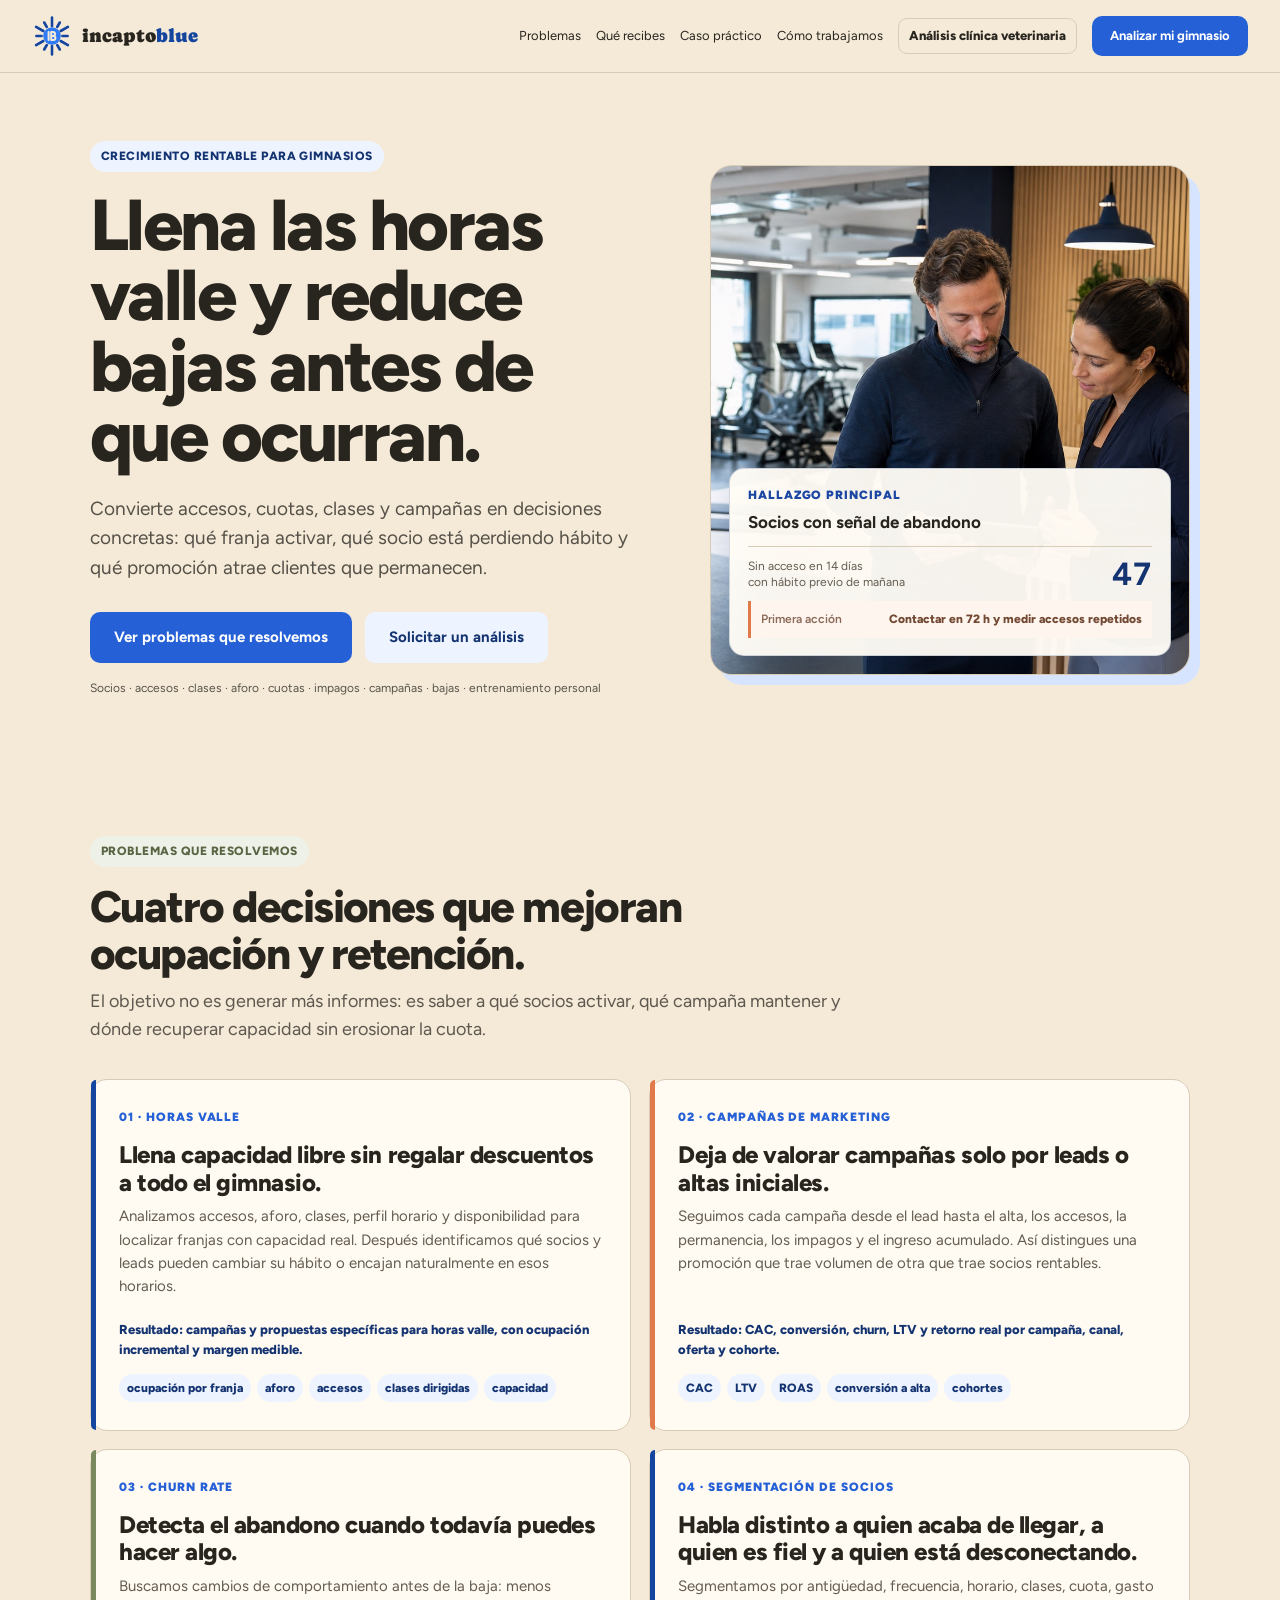
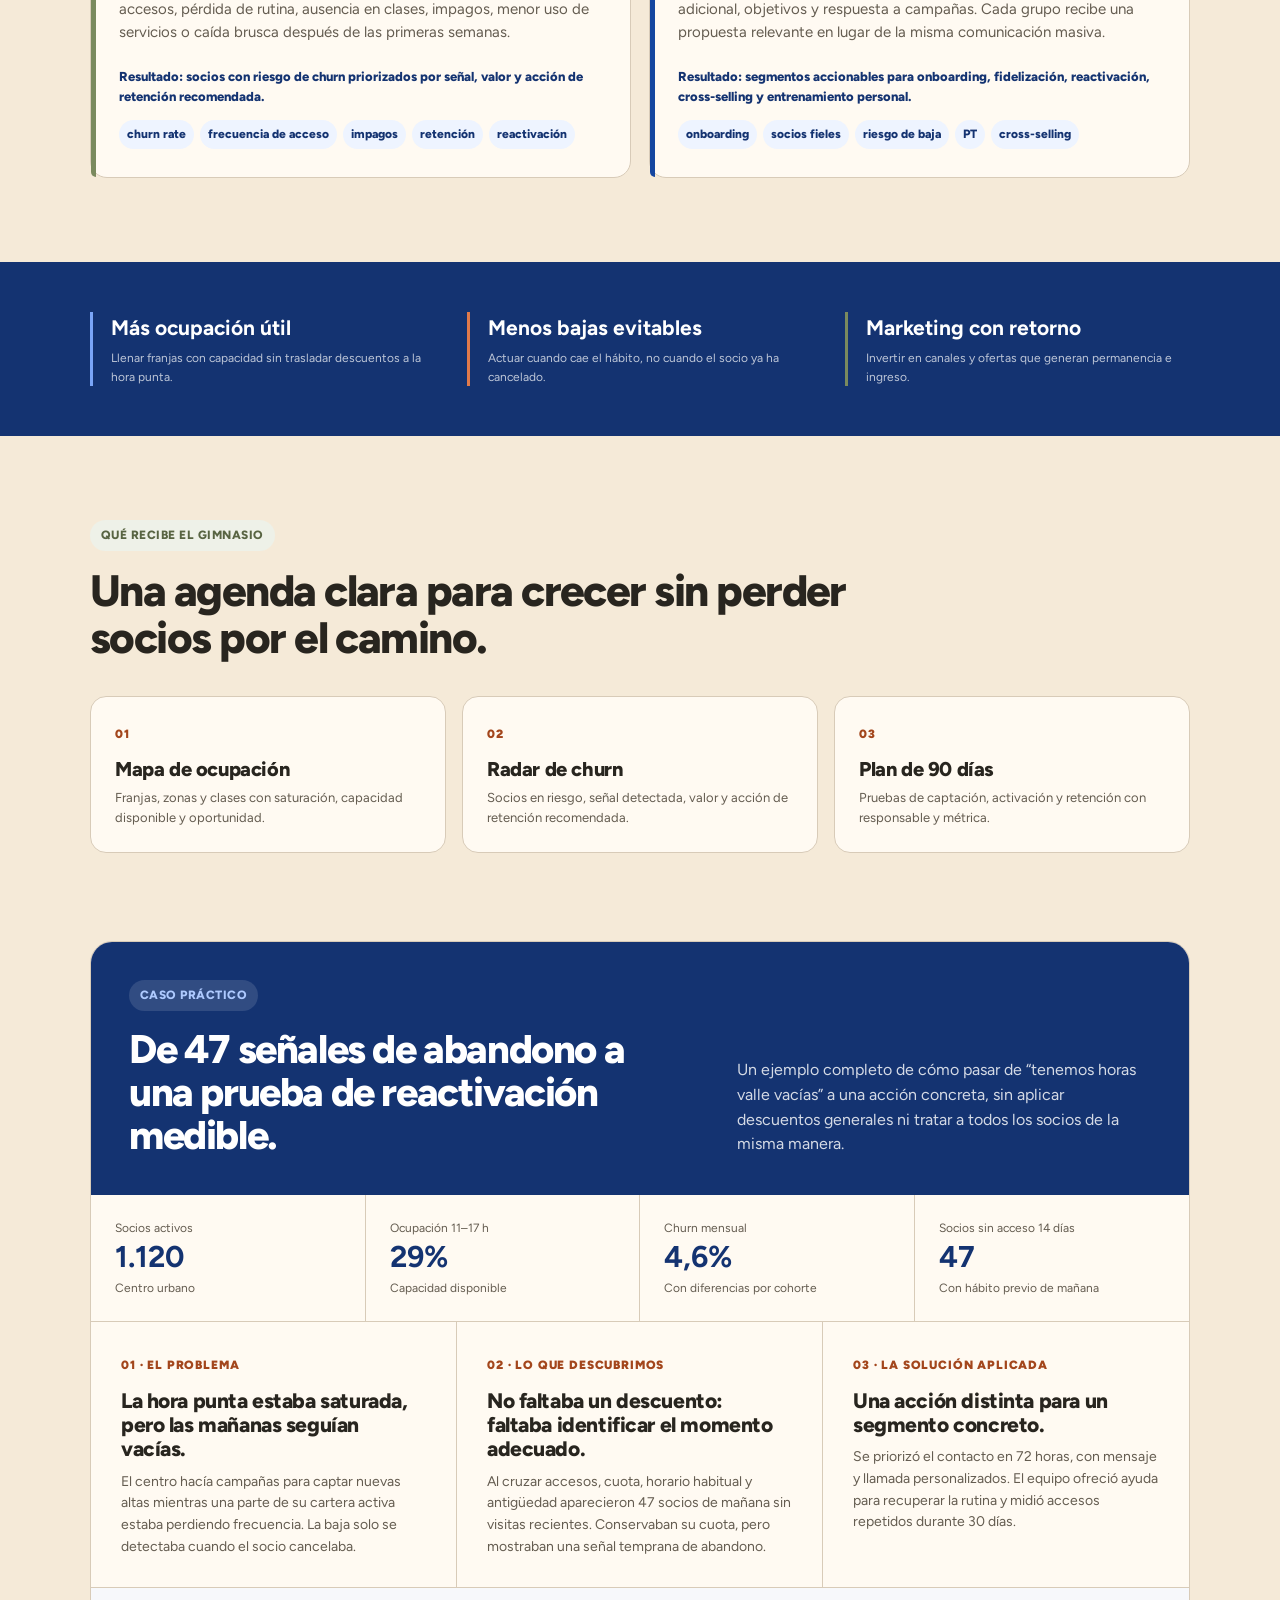
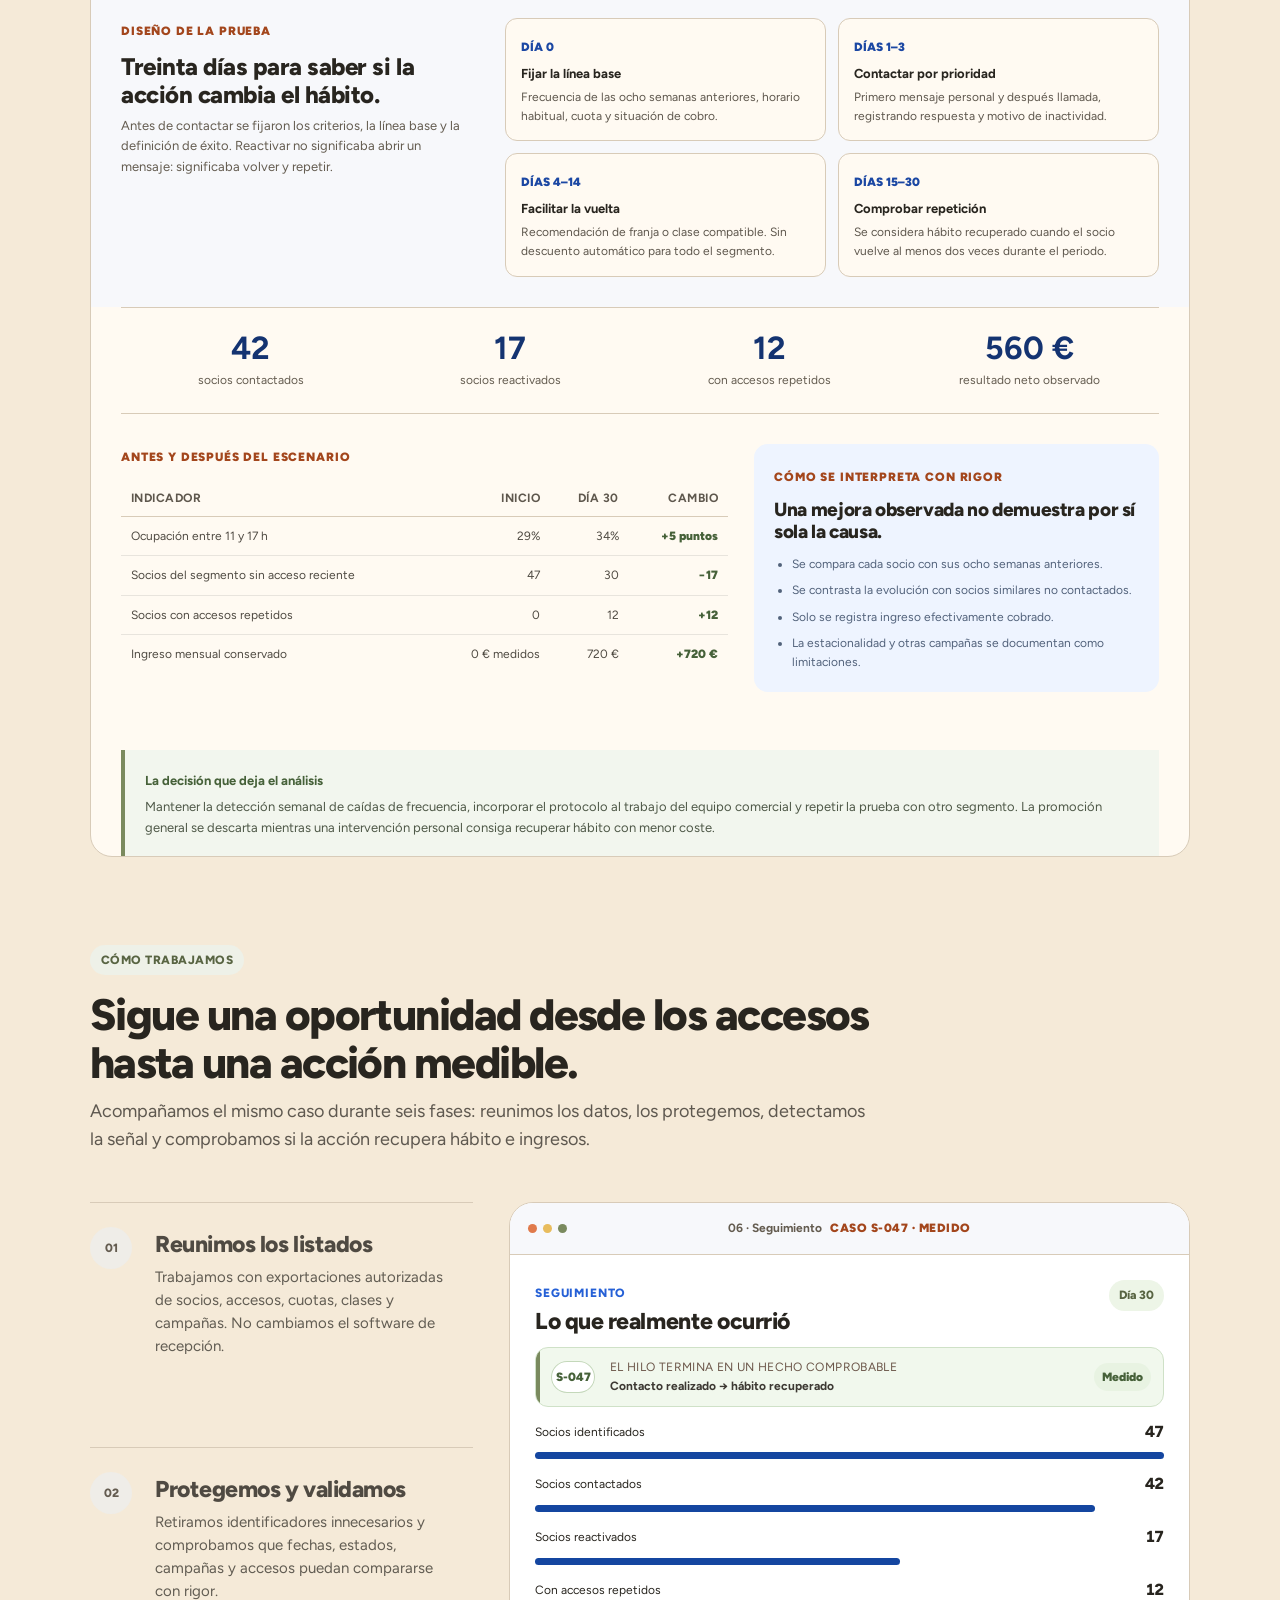
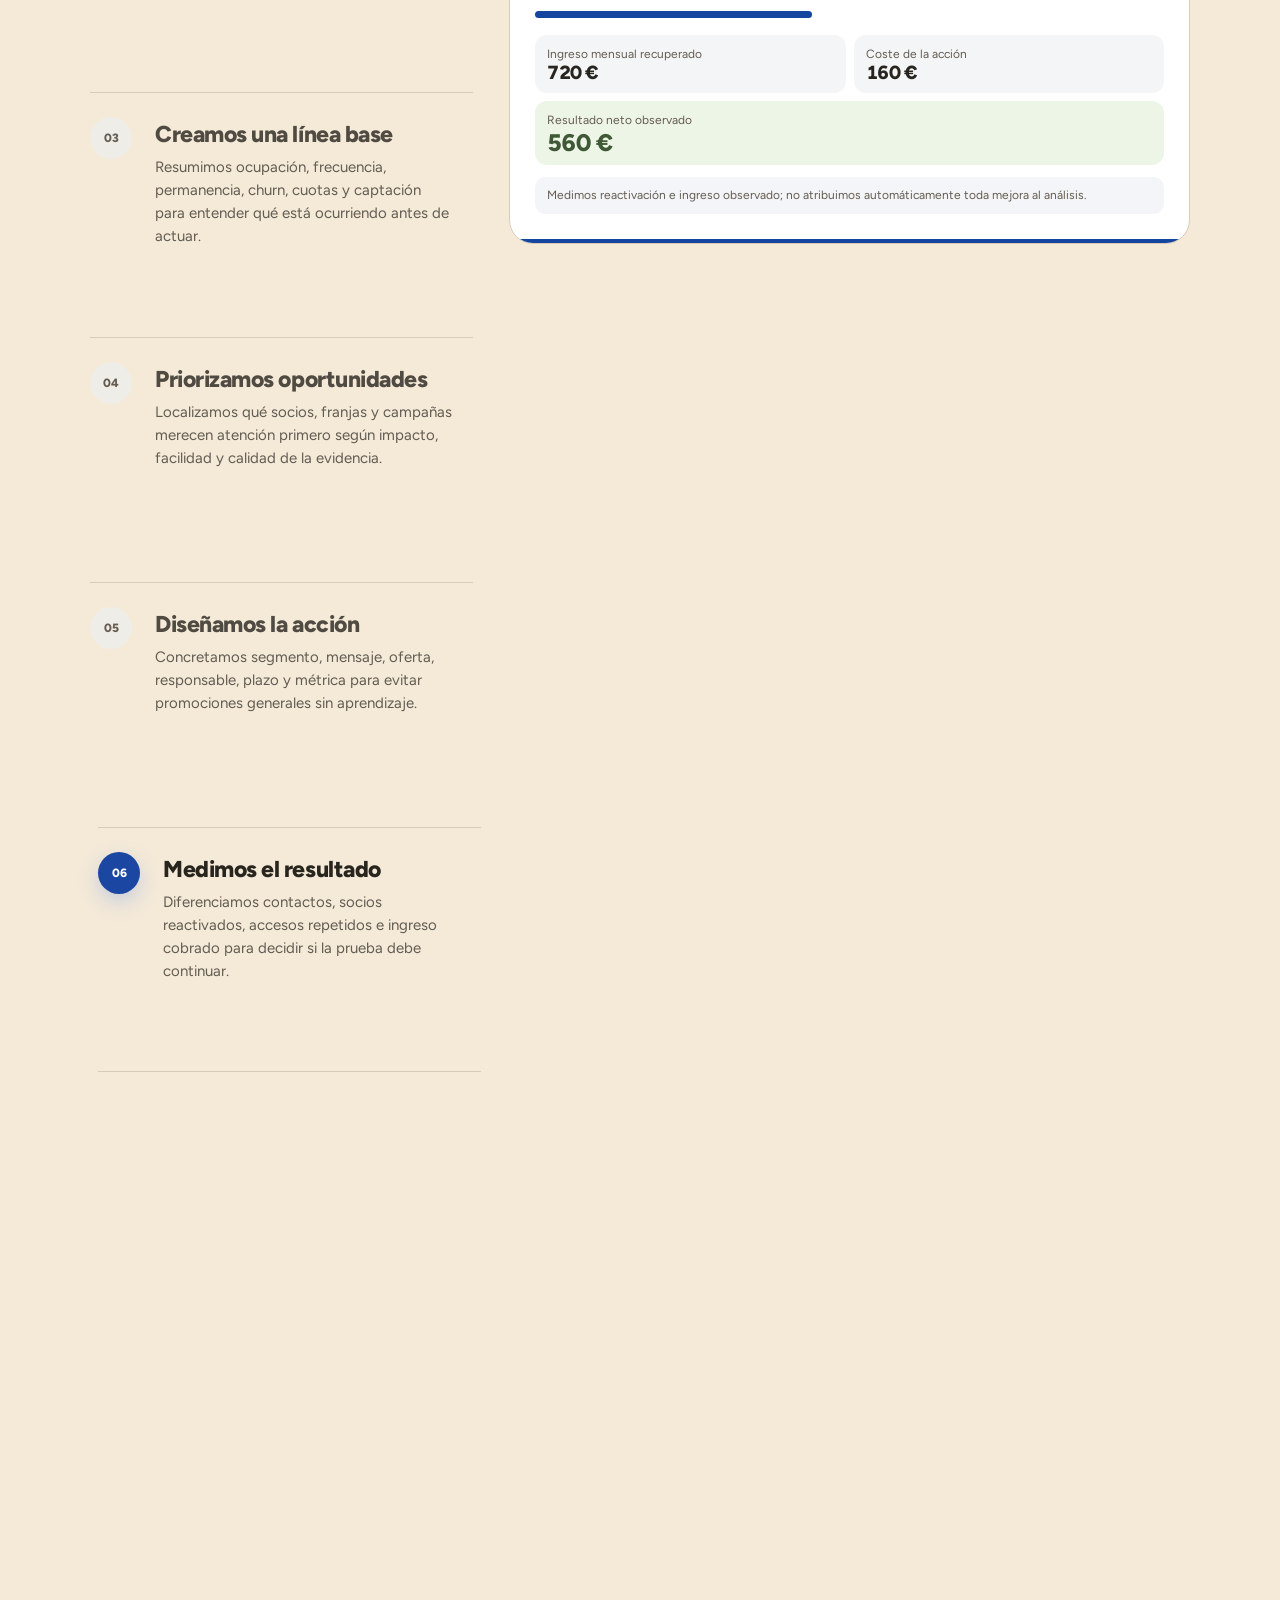
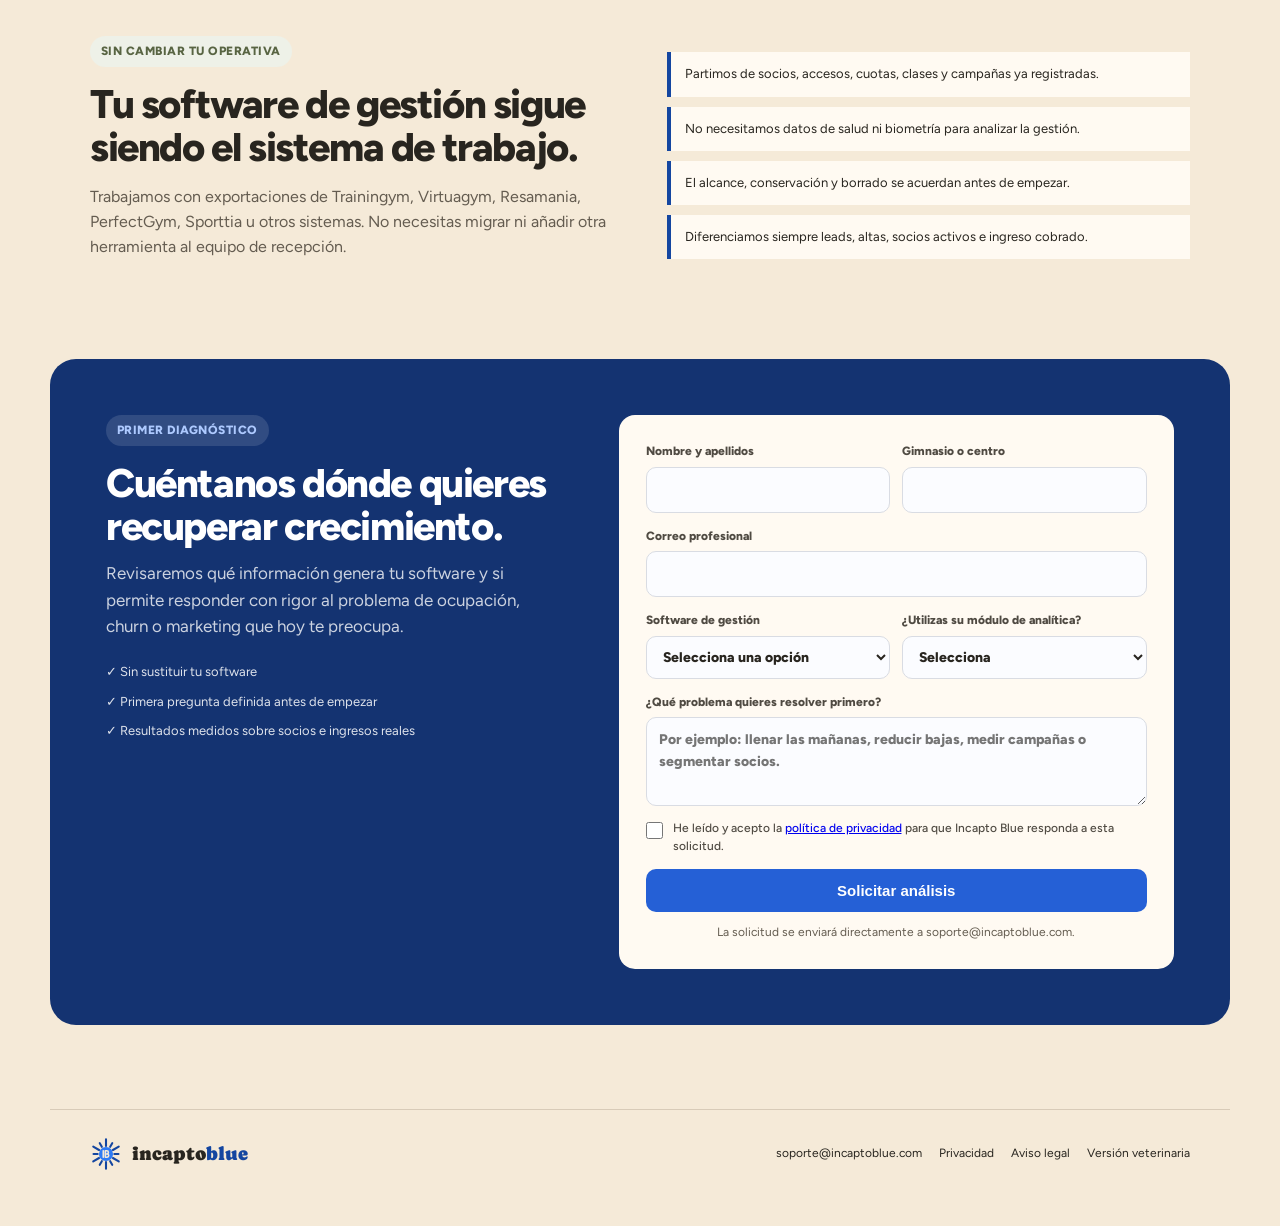
==== commit ce4d5a34: "Incorpora el nuevo isotipo (sol con IB calado) - Isotipo original en assets/isotipo.svg y versión si" ====
--- a/gimnasios/index.html
+++ b/gimnasios/index.html
@@ -6,17 +6,18 @@
   <title>Ocupación, retención y marketing para gimnasios | Incapto Blue</title>
   <meta name="description" content="Llena las horas valle, reduce el churn, mide el retorno real de tus campañas y segmenta a tus socios para actuar antes de la baja.">
   <meta name="keywords" content="analítica para gimnasios, horas valle gimnasio, churn rate, retención de socios, ocupación por franja, CAC gimnasio, LTV socios, campañas fitness, segmentación de clientes">
-  <meta name="theme-color" content="#143371">
+  <meta name="theme-color" content="#1446a0">
   <link rel="canonical" href="https://incaptoblue.com/gimnasios/">
-  <link rel="icon" href="../favicon.svg" type="image/svg+xml">
-  <link rel="stylesheet" href="../styles.css?v=20261105-a11y">
-  <link rel="stylesheet" href="../sector.css?v=20261105-a11y">
+  <link rel="icon" href="/favicon.svg" type="image/svg+xml">
+<link rel="apple-touch-icon" href="/assets/apple-touch-icon.png">
+  <link rel="stylesheet" href="../styles.css?v=20261105-logo">
+  <link rel="stylesheet" href="../sector.css?v=20261105-logo">
 </head>
 <body>
 <div>
   <nav class="sector-nav" aria-label="Navegación principal">
     <a class="sector-brand" href="../index.html" aria-label="Incapto Blue, inicio">
-      <svg width="28" height="28" viewBox="0 0 48 48" aria-hidden="true"><rect x="5" y="29" width="9" height="13" rx="4.5" fill="#aecaff"></rect><rect x="19.5" y="20" width="9" height="22" rx="4.5" fill="#3f7cf0"></rect><rect x="34" y="9" width="9" height="33" rx="4.5" fill="#143371"></rect><circle cx="38.5" cy="4" r="4.5" fill="#e07a4b"></circle></svg>
+      <img src="/assets/isotipo-sm.svg" width="40" height="40" alt="" class="isotipo">
       <span>incapto<span style="color:var(--ib-blue);">blue</span></span>
     </a>
     <a href="#servicios">Problemas</a>
@@ -375,7 +376,7 @@
 
   <footer class="sector-footer">
     <div>
-      <a class="sector-brand" href="../index.html"><svg width="24" height="24" viewBox="0 0 48 48" aria-hidden="true"><rect x="5" y="29" width="9" height="13" rx="4.5" fill="#aecaff"></rect><rect x="19.5" y="20" width="9" height="22" rx="4.5" fill="#3f7cf0"></rect><rect x="34" y="9" width="9" height="33" rx="4.5" fill="#143371"></rect><circle cx="38.5" cy="4" r="4.5" fill="#e07a4b"></circle></svg><span>incapto<span style="color:var(--ib-blue);">blue</span></span></a>
+      <a class="sector-brand" href="../index.html"><img src="/assets/isotipo-sm.svg" width="32" height="32" alt="" class="isotipo"><span>incapto<span style="color:var(--ib-blue);">blue</span></span></a>
       <div class="sector-footer-links"><a href="mailto:soporte@incaptoblue.com">soporte@incaptoblue.com</a><a href="../privacidad.html">Privacidad</a><a href="../aviso-legal.html">Aviso legal</a><a href="../veterinaria/">Versión veterinaria</a></div>
     </div>
   </footer>
--- a/styles.css
+++ b/styles.css
@@ -16,7 +16,7 @@
   --color-accent-800: #143371;
   --color-accent-900: #0f2448;
   --color-accent-2-100: #eef1e8;
-  --ib-blue: #2459c7;
+  --ib-blue: #1446a0;
   --ib-blue-deep: #143371;
   --ib-cyan: #17b3c4;
   --ib-coral: #e07a4b;
